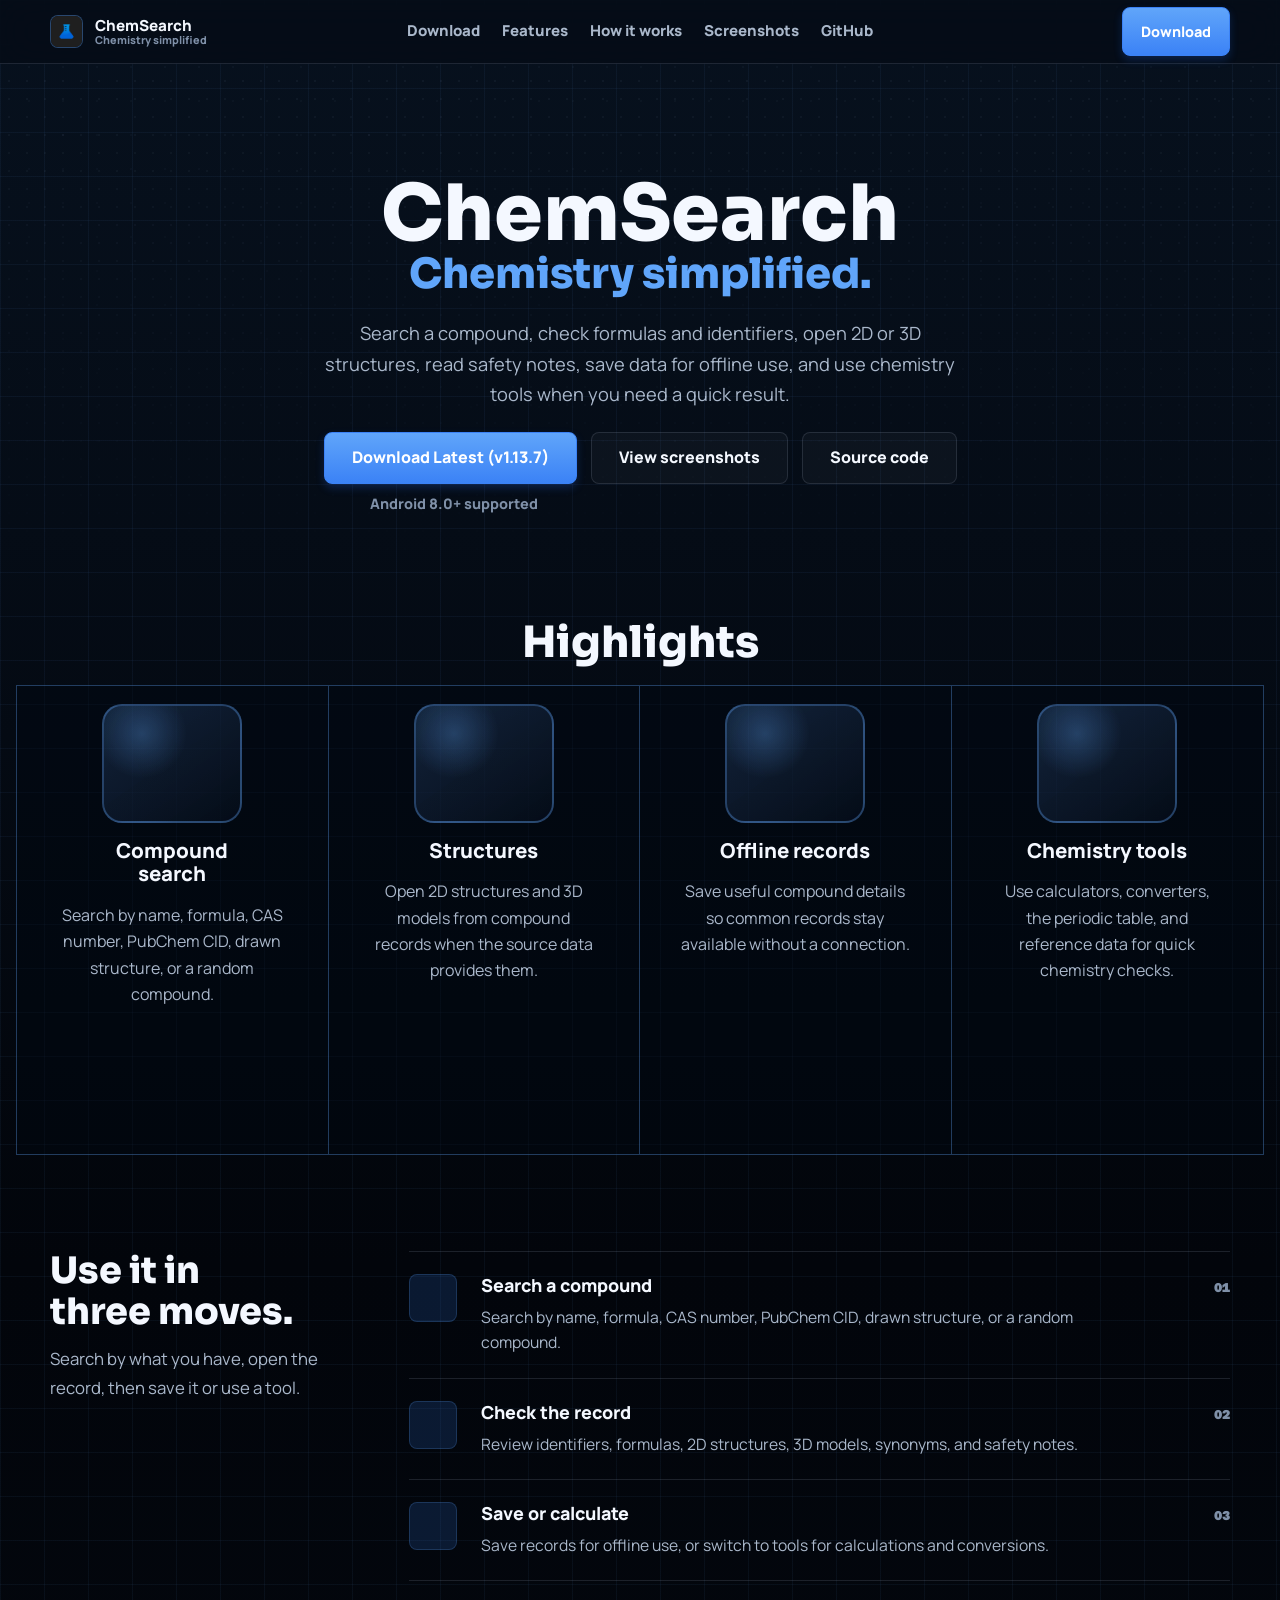
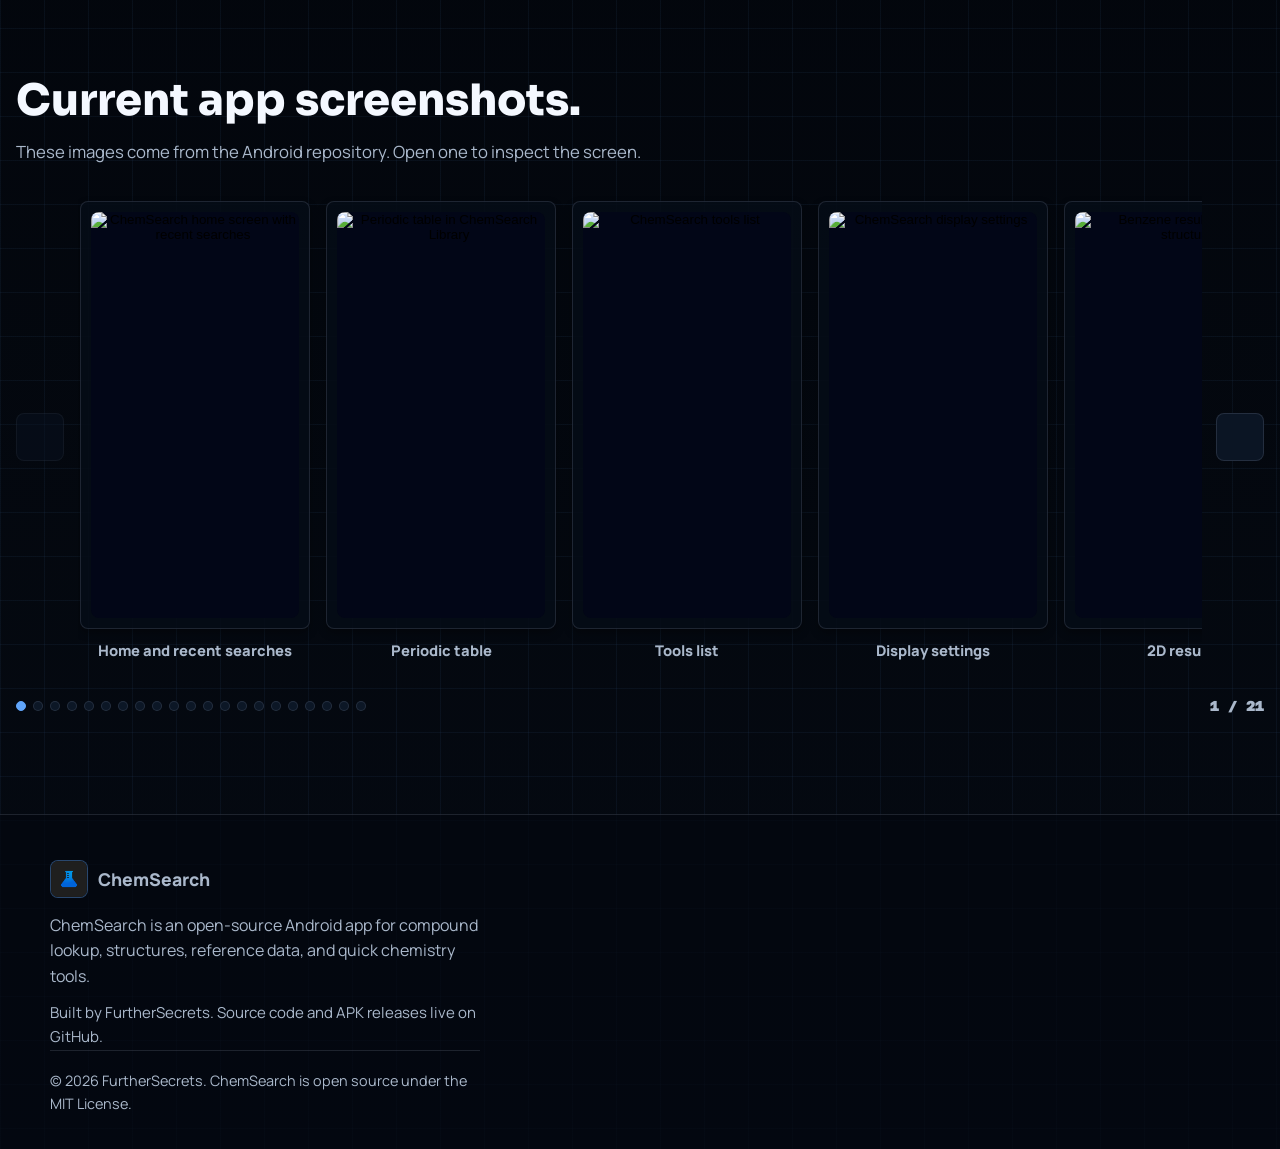
==== index.html @ 49602464 "Update website content and styles." ====
<!DOCTYPE html>
<html lang="en">
<head>
    <meta charset="UTF-8">
    <meta name="viewport" content="width=device-width, initial-scale=1.0">
    <title>ChemSearch - Chemistry simplified</title>
    <meta name="description" content="ChemSearch is an Android chemistry app for compound lookup, structures, offline saves, a periodic table, a chemical database, and practical chemistry tools.">
    <meta property="og:title" content="ChemSearch for Android">
    <meta property="og:description" content="Search compounds, view 2D and 3D structures, save records offline, use chemistry tools, and browse reference data on Android.">
    <meta property="og:type" content="website">
    <meta property="og:image" content="chemsearch-logo.png">
    <meta name="twitter:card" content="summary">
    <meta name="twitter:title" content="ChemSearch for Android">
    <meta name="twitter:description" content="Compound search, structures, reference data, and chemistry tools for Android.">
    <meta name="twitter:image" content="chemsearch-logo.png">
    <link rel="icon" href="favicon.png" type="image/png">
    <link rel="preconnect" href="https://fonts.googleapis.com">
    <link rel="preconnect" href="https://fonts.gstatic.com" crossorigin>
    <link href="https://fonts.googleapis.com/css2?family=Sora:wght@600;700;800&display=swap" rel="stylesheet">
    <link href="https://fonts.googleapis.com/css2?family=Manrope:wght@400;500;600;700;800&display=swap" rel="stylesheet">
    <link href="https://fonts.googleapis.com/css2?family=Azeret+Mono:wght@500;600;700&display=swap" rel="stylesheet">
    <link rel="stylesheet" href="styles.css">
    <script src="https://unpkg.com/@phosphor-icons/web"></script>
    <script defer src="script.js"></script>
</head>
<body data-theme="dark">
    <a class="skip-link" href="#content">Skip to content</a>

    <header class="site-header">
        <a href="index.html" class="brand" aria-label="ChemSearch home">
            <img src="chemsearch-logo.png" alt="">
            <span>
                <strong>ChemSearch</strong>
                <small>Chemistry simplified</small>
            </span>
        </a>

        <nav class="desktop-nav" aria-label="Primary navigation">
            <a href="#download">Download</a>
            <a href="#features">Features</a>
            <a href="#how-it-works">How it works</a>
            <a href="#screenshots">Screenshots</a>
            <a href="https://github.com/FurtherSecrets24680/chemsearch-android" target="_blank" rel="noopener noreferrer">GitHub</a>
        </nav>

        <div class="header-actions">
            <button class="icon-button t-icon-swap" id="themeToggle" type="button" aria-label="Switch theme" aria-pressed="true" data-state="a">
                <span class="t-icon" data-icon="a"><i class="ph ph-sun" aria-hidden="true"></i></span>
                <span class="t-icon" data-icon="b"><i class="ph ph-moon" aria-hidden="true"></i></span>
            </button>
            <button class="icon-button mobile-only t-icon-swap" id="mobileMenuToggle" type="button" aria-controls="mobileNav" aria-expanded="false" data-state="a">
                <span class="sr-only">Open menu</span>
                <span class="t-icon" data-icon="a"><i class="ph ph-list" aria-hidden="true"></i></span>
                <span class="t-icon" data-icon="b"><i class="ph ph-x" aria-hidden="true"></i></span>
            </button>
            <a class="header-download" href="https://github.com/FurtherSecrets24680/chemsearch-android/releases/download/1.13.7/ChemSearch.v1.13.7.apk" data-download-apk download="ChemSearch.v1.13.7.apk" rel="noopener noreferrer">
                Download
            </a>
        </div>
    </header>

    <div class="mobile-nav" id="mobileNav" data-open="false">
        <a href="#download">Download</a>
        <a href="#features">Features</a>
        <a href="#how-it-works">How it works</a>
        <a href="#screenshots">Screenshots</a>
        <a href="https://github.com/FurtherSecrets24680/chemsearch-android" target="_blank" rel="noopener noreferrer">GitHub</a>
    </div>

    <main id="content" tabindex="-1">
        <section class="hero" id="download">
            <div class="hero-copy">
                <h1 class="hero-title">
                    <span class="hero-brand-word">ChemSearch</span>
                    <span class="hero-tagline">Chemistry simplified.</span>
                </h1>
                <p class="hero-lead">
                    Search a compound, check formulas and identifiers, open 2D or 3D structures, read safety notes, save data for offline use, and use chemistry tools when you need a quick result.
                </p>

                <div class="hero-actions">
                    <div class="download-group">
                        <a class="button primary" href="https://github.com/FurtherSecrets24680/chemsearch-android/releases/download/1.13.7/ChemSearch.v1.13.7.apk" data-download-apk download="ChemSearch.v1.13.7.apk" rel="noopener noreferrer">
                            <i class="ph ph-download-simple button-leading" aria-hidden="true"></i>
                            <span data-download-label>Download Latest</span>
                            <i class="ph ph-caret-right button-trailing" aria-hidden="true"></i>
                        </a>
                        <p class="support-note">
                            <i class="ph ph-android-logo" aria-hidden="true"></i>
                            <span>Android 8.0+ supported</span>
                        </p>
                    </div>
                    <a class="button secondary desktop-screenshot-button" href="#screenshots">
                        <i class="ph ph-images-square button-leading" aria-hidden="true"></i>
                        <span>View screenshots</span>
                        <i class="ph ph-caret-right button-trailing" aria-hidden="true"></i>
                    </a>
                    <a class="button secondary mobile-screenshot-button" href="#screenshots">
                        <i class="ph ph-images-square button-leading" aria-hidden="true"></i>
                        <span>View screenshots</span>
                        <i class="ph ph-caret-right button-trailing" aria-hidden="true"></i>
                    </a>
                    <a class="button secondary source-code-button" href="https://github.com/FurtherSecrets24680/chemsearch-android" target="_blank" rel="noopener noreferrer">
                        <i class="ph ph-github-logo button-leading" aria-hidden="true"></i>
                        <span>Source code</span>
                        <i class="ph ph-arrow-square-out button-trailing" aria-hidden="true"></i>
                    </a>
                </div>
            </div>

        </section>

        <section class="section features-section" id="features">
            <div class="section-head centered">
                <h2>Highlights</h2>
            </div>

            <div class="highlight-grid">
                <article class="info-card">
                    <div class="highlight-visual" aria-hidden="true">
                        <i class="ph ph-magnifying-glass"></i>
                    </div>
                    <h3>Compound search</h3>
                    <p>Search by name, formula, CAS number, PubChem CID, drawn structure, or a random compound.</p>
                </article>
                <article class="info-card">
                    <div class="highlight-visual" aria-hidden="true">
                        <i class="ph ph-cube"></i>
                    </div>
                    <h3>Structures</h3>
                    <p>Open 2D structures and 3D models from compound records when the source data provides them.</p>
                </article>
                <article class="info-card">
                    <div class="highlight-visual" aria-hidden="true">
                        <i class="ph ph-download-simple"></i>
                    </div>
                    <h3>Offline records</h3>
                    <p>Save useful compound details so common records stay available without a connection.</p>
                </article>
                <article class="info-card">
                    <div class="highlight-visual" aria-hidden="true">
                        <i class="ph ph-calculator"></i>
                    </div>
                    <h3>Chemistry tools</h3>
                    <p>Use calculators, converters, the periodic table, and reference data for quick chemistry checks.</p>
                </article>
            </div>
        </section>

        <section class="section steps-section" id="how-it-works">
            <div class="section-head centered">
                <h2>Use it in three moves.</h2>
                <p>Search by what you have, open the record, then save it or use a tool.</p>
            </div>

            <div class="steps-grid">
                <article class="step-card">
                    <div class="step-visual">
                        <i class="ph ph-magnifying-glass" aria-hidden="true"></i>
                    </div>
                    <h3>Search a compound</h3>
                    <p>Search by name, formula, CAS number, PubChem CID, drawn structure, or a random compound.</p>
                </article>
                <article class="step-card">
                    <div class="step-visual">
                        <i class="ph ph-cube-focus" aria-hidden="true"></i>
                    </div>
                    <h3>Check the record</h3>
                    <p>Review identifiers, formulas, 2D structures, 3D models, synonyms, and safety notes.</p>
                </article>
                <article class="step-card">
                    <div class="step-visual">
                        <i class="ph ph-download-simple" aria-hidden="true"></i>
                    </div>
                    <h3>Save or calculate</h3>
                    <p>Save records for offline use, or switch to tools for calculations and conversions.</p>
                </article>
            </div>
        </section>

        <section class="section screenshots-section" id="screenshots">
            <div class="section-head centered">
                <h2>Current app screenshots.</h2>
                <p>These images come from the Android repository. Open one to inspect the screen.</p>
            </div>

            <div class="carousel" aria-label="ChemSearch screenshot carousel">
                <button class="carousel-control" id="screenshotsPrev" type="button" aria-label="Previous screenshot">
                    <i class="ph ph-caret-left" aria-hidden="true"></i>
                </button>

                <div class="carousel-track" id="screenshotsCarouselTrack" tabindex="0">
                    <figure class="screenshot-slide">
                        <button class="screenshot-card" type="button" data-preview-src="https://raw.githubusercontent.com/FurtherSecrets24680/chemsearch-android/main/screenshots/01_home_recent_searches_dark_blue.png" data-preview-caption="Home with recent searches">
                            <img src="https://raw.githubusercontent.com/FurtherSecrets24680/chemsearch-android/main/screenshots/01_home_recent_searches_dark_blue.png" alt="ChemSearch home screen with recent searches" loading="lazy" decoding="async">
                        </button>
                        <figcaption>Home and recent searches</figcaption>
                    </figure>
                    <figure class="screenshot-slide">
                        <button class="screenshot-card" type="button" data-preview-src="https://raw.githubusercontent.com/FurtherSecrets24680/chemsearch-android/main/screenshots/02_periodic_table_library_dark_blue.png" data-preview-caption="Periodic table in Library">
                            <img src="https://raw.githubusercontent.com/FurtherSecrets24680/chemsearch-android/main/screenshots/02_periodic_table_library_dark_blue.png" alt="Periodic table in ChemSearch Library" loading="lazy" decoding="async">
                        </button>
                        <figcaption>Periodic table</figcaption>
                    </figure>
                    <figure class="screenshot-slide">
                        <button class="screenshot-card" type="button" data-preview-src="https://raw.githubusercontent.com/FurtherSecrets24680/chemsearch-android/main/screenshots/03_tools_list_dark_blue.png" data-preview-caption="Tools list">
                            <img src="https://raw.githubusercontent.com/FurtherSecrets24680/chemsearch-android/main/screenshots/03_tools_list_dark_blue.png" alt="ChemSearch tools list" loading="lazy" decoding="async">
                        </button>
                        <figcaption>Tools list</figcaption>
                    </figure>
                    <figure class="screenshot-slide">
                        <button class="screenshot-card" type="button" data-preview-src="https://raw.githubusercontent.com/FurtherSecrets24680/chemsearch-android/main/screenshots/04_settings_display_dark_blue.png" data-preview-caption="Display settings">
                            <img src="https://raw.githubusercontent.com/FurtherSecrets24680/chemsearch-android/main/screenshots/04_settings_display_dark_blue.png" alt="ChemSearch display settings" loading="lazy" decoding="async">
                        </button>
                        <figcaption>Display settings</figcaption>
                    </figure>
                    <figure class="screenshot-slide">
                        <button class="screenshot-card" type="button" data-preview-src="https://raw.githubusercontent.com/FurtherSecrets24680/chemsearch-android/main/screenshots/05_compound_benzene_2d_dark_blue.png" data-preview-caption="Benzene result with 2D structure">
                            <img src="https://raw.githubusercontent.com/FurtherSecrets24680/chemsearch-android/main/screenshots/05_compound_benzene_2d_dark_blue.png" alt="Benzene result with 2D structure" loading="lazy" decoding="async">
                        </button>
                        <figcaption>2D result</figcaption>
                    </figure>
                    <figure class="screenshot-slide">
                        <button class="screenshot-card" type="button" data-preview-src="https://raw.githubusercontent.com/FurtherSecrets24680/chemsearch-android/main/screenshots/06_compound_identifiers_synonyms_dark_blue.png" data-preview-caption="Identifiers and synonyms">
                            <img src="https://raw.githubusercontent.com/FurtherSecrets24680/chemsearch-android/main/screenshots/06_compound_identifiers_synonyms_dark_blue.png" alt="Compound identifiers and synonyms" loading="lazy" decoding="async">
                        </button>
                        <figcaption>Identifiers</figcaption>
                    </figure>
                    <figure class="screenshot-slide">
                        <button class="screenshot-card" type="button" data-preview-src="https://raw.githubusercontent.com/FurtherSecrets24680/chemsearch-android/main/screenshots/07_compound_description_ghs_dark_blue.png" data-preview-caption="Compound description and GHS">
                            <img src="https://raw.githubusercontent.com/FurtherSecrets24680/chemsearch-android/main/screenshots/07_compound_description_ghs_dark_blue.png" alt="Compound description and GHS pictograms" loading="lazy" decoding="async">
                        </button>
                        <figcaption>Description and GHS</figcaption>
                    </figure>
                    <figure class="screenshot-slide">
                        <button class="screenshot-card" type="button" data-preview-src="https://raw.githubusercontent.com/FurtherSecrets24680/chemsearch-android/main/screenshots/08_chemical_database_library_dark_blue.png" data-preview-caption="Chemical database">
                            <img src="https://raw.githubusercontent.com/FurtherSecrets24680/chemsearch-android/main/screenshots/08_chemical_database_library_dark_blue.png" alt="Chemical database in Library" loading="lazy" decoding="async">
                        </button>
                        <figcaption>Chemical database</figcaption>
                    </figure>
                    <figure class="screenshot-slide">
                        <button class="screenshot-card" type="button" data-preview-src="https://raw.githubusercontent.com/FurtherSecrets24680/chemsearch-android/main/screenshots/09_tool_reaction_balancer_dark_blue.png" data-preview-caption="Reaction balancer">
                            <img src="https://raw.githubusercontent.com/FurtherSecrets24680/chemsearch-android/main/screenshots/09_tool_reaction_balancer_dark_blue.png" alt="Reaction Balancer tool" loading="lazy" decoding="async">
                        </button>
                        <figcaption>Reaction balancer</figcaption>
                    </figure>
                    <figure class="screenshot-slide">
                        <button class="screenshot-card" type="button" data-preview-src="https://raw.githubusercontent.com/FurtherSecrets24680/chemsearch-android/main/screenshots/10_tool_molar_mass_dark_blue.png" data-preview-caption="Molar mass calculator">
                            <img src="https://raw.githubusercontent.com/FurtherSecrets24680/chemsearch-android/main/screenshots/10_tool_molar_mass_dark_blue.png" alt="Molar Mass Calculator tool" loading="lazy" decoding="async">
                        </button>
                        <figcaption>Molar mass</figcaption>
                    </figure>
                    <figure class="screenshot-slide">
                        <button class="screenshot-card" type="button" data-preview-src="https://raw.githubusercontent.com/FurtherSecrets24680/chemsearch-android/main/screenshots/11_tool_oxidation_state_dark_blue.png" data-preview-caption="Oxidation state finder">
                            <img src="https://raw.githubusercontent.com/FurtherSecrets24680/chemsearch-android/main/screenshots/11_tool_oxidation_state_dark_blue.png" alt="Oxidation State Finder tool" loading="lazy" decoding="async">
                        </button>
                        <figcaption>Oxidation state</figcaption>
                    </figure>
                    <figure class="screenshot-slide">
                        <button class="screenshot-card" type="button" data-preview-src="https://raw.githubusercontent.com/FurtherSecrets24680/chemsearch-android/main/screenshots/12_tool_compare_compounds_dark_blue.png" data-preview-caption="Compare compounds">
                            <img src="https://raw.githubusercontent.com/FurtherSecrets24680/chemsearch-android/main/screenshots/12_tool_compare_compounds_dark_blue.png" alt="Compare Compounds tool" loading="lazy" decoding="async">
                        </button>
                        <figcaption>Compare compounds</figcaption>
                    </figure>
                    <figure class="screenshot-slide">
                        <button class="screenshot-card" type="button" data-preview-src="https://raw.githubusercontent.com/FurtherSecrets24680/chemsearch-android/main/screenshots/13_tool_stoichiometry_dark_blue.png" data-preview-caption="Stoichiometry tool">
                            <img src="https://raw.githubusercontent.com/FurtherSecrets24680/chemsearch-android/main/screenshots/13_tool_stoichiometry_dark_blue.png" alt="Stoichiometry tool" loading="lazy" decoding="async">
                        </button>
                        <figcaption>Stoichiometry</figcaption>
                    </figure>
                    <figure class="screenshot-slide">
                        <button class="screenshot-card" type="button" data-preview-src="https://raw.githubusercontent.com/FurtherSecrets24680/chemsearch-android/main/screenshots/14_compound_ibuprofen_3d_dark_blue.png" data-preview-caption="Ibuprofen 3D result">
                            <img src="https://raw.githubusercontent.com/FurtherSecrets24680/chemsearch-android/main/screenshots/14_compound_ibuprofen_3d_dark_blue.png" alt="Ibuprofen result with 3D viewer" loading="lazy" decoding="async">
                        </button>
                        <figcaption>3D result</figcaption>
                    </figure>
                    <figure class="screenshot-slide">
                        <button class="screenshot-card" type="button" data-preview-src="https://raw.githubusercontent.com/FurtherSecrets24680/chemsearch-android/main/screenshots/15_structure_search_editor_dark_blue.png" data-preview-caption="Structure search editor">
                            <img src="https://raw.githubusercontent.com/FurtherSecrets24680/chemsearch-android/main/screenshots/15_structure_search_editor_dark_blue.png" alt="Native structure search editor" loading="lazy" decoding="async">
                        </button>
                        <figcaption>Structure search</figcaption>
                    </figure>
                    <figure class="screenshot-slide">
                        <button class="screenshot-card" type="button" data-preview-src="https://raw.githubusercontent.com/FurtherSecrets24680/chemsearch-android/main/screenshots/16_isomer_search_results_dark_blue.png" data-preview-caption="Isomer search results">
                            <img src="https://raw.githubusercontent.com/FurtherSecrets24680/chemsearch-android/main/screenshots/16_isomer_search_results_dark_blue.png" alt="Isomer search results" loading="lazy" decoding="async">
                        </button>
                        <figcaption>Isomer search</figcaption>
                    </figure>
                    <figure class="screenshot-slide">
                        <button class="screenshot-card" type="button" data-preview-src="https://raw.githubusercontent.com/FurtherSecrets24680/chemsearch-android/main/screenshots/17_compound_benzene_2d_light_blue.png" data-preview-caption="Light blue theme">
                            <img src="https://raw.githubusercontent.com/FurtherSecrets24680/chemsearch-android/main/screenshots/17_compound_benzene_2d_light_blue.png" alt="Benzene result in light blue theme" loading="lazy" decoding="async">
                        </button>
                        <figcaption>Light blue theme</figcaption>
                    </figure>
                    <figure class="screenshot-slide">
                        <button class="screenshot-card" type="button" data-preview-src="https://raw.githubusercontent.com/FurtherSecrets24680/chemsearch-android/main/screenshots/18_compound_phenol_3d_dark_violet.png" data-preview-caption="Dark violet theme">
                            <img src="https://raw.githubusercontent.com/FurtherSecrets24680/chemsearch-android/main/screenshots/18_compound_phenol_3d_dark_violet.png" alt="Phenol result in dark violet theme" loading="lazy" decoding="async">
                        </button>
                        <figcaption>Dark violet theme</figcaption>
                    </figure>
                    <figure class="screenshot-slide">
                        <button class="screenshot-card" type="button" data-preview-src="https://raw.githubusercontent.com/FurtherSecrets24680/chemsearch-android/main/screenshots/19_compound_aspirin_2d_dark_emerald.png" data-preview-caption="Dark emerald theme">
                            <img src="https://raw.githubusercontent.com/FurtherSecrets24680/chemsearch-android/main/screenshots/19_compound_aspirin_2d_dark_emerald.png" alt="Aspirin result in dark emerald theme" loading="lazy" decoding="async">
                        </button>
                        <figcaption>Dark emerald theme</figcaption>
                    </figure>
                    <figure class="screenshot-slide">
                        <button class="screenshot-card" type="button" data-preview-src="https://raw.githubusercontent.com/FurtherSecrets24680/chemsearch-android/main/screenshots/20_compound_caffeine_2d_dark_rose.png" data-preview-caption="Dark rose theme">
                            <img src="https://raw.githubusercontent.com/FurtherSecrets24680/chemsearch-android/main/screenshots/20_compound_caffeine_2d_dark_rose.png" alt="Caffeine result in dark rose theme" loading="lazy" decoding="async">
                        </button>
                        <figcaption>Dark rose theme</figcaption>
                    </figure>
                    <figure class="screenshot-slide">
                        <button class="screenshot-card" type="button" data-preview-src="https://raw.githubusercontent.com/FurtherSecrets24680/chemsearch-android/main/screenshots/21_compound_benzenesulfonyl_3d_dark_amber.png" data-preview-caption="Dark amber theme">
                            <img src="https://raw.githubusercontent.com/FurtherSecrets24680/chemsearch-android/main/screenshots/21_compound_benzenesulfonyl_3d_dark_amber.png" alt="Compound result in dark amber theme" loading="lazy" decoding="async">
                        </button>
                        <figcaption>Dark amber theme</figcaption>
                    </figure>
                </div>

                <button class="carousel-control" id="screenshotsNext" type="button" aria-label="Next screenshot">
                    <i class="ph ph-caret-right" aria-hidden="true"></i>
                </button>
            </div>

            <div class="carousel-footer">
                <div class="carousel-dots" id="screenshotsCarouselDots" aria-label="Screenshot position"></div>
                <p id="screenshotsCarouselStatus" aria-live="polite">1 / 21</p>
            </div>
        </section>

    </main>

    <footer class="site-footer">
        <div class="footer-brand">
            <a href="index.html" class="footer-logo" aria-label="ChemSearch home">
                <img src="chemsearch-logo.png" alt="">
                <strong>ChemSearch</strong>
            </a>
            <p>ChemSearch is an open-source Android app for compound lookup, structures, reference data, and quick chemistry tools.</p>
            <p class="footer-meta">Built by FurtherSecrets. Source code and APK releases live on GitHub.</p>
        </div>

        <p class="footer-copyright">© 2026 FurtherSecrets. ChemSearch is open source under the MIT License.</p>
    </footer>

    <div class="lightbox t-modal" id="galleryLightbox">
        <div class="lightbox-panel" role="dialog" aria-modal="true" aria-labelledby="galleryLightboxCaption">
            <button class="icon-button lightbox-close" id="galleryLightboxClose" type="button" aria-label="Close screenshot preview">
                <i class="ph ph-x" aria-hidden="true"></i>
            </button>
            <img id="galleryLightboxImage" src="[data-uri]" alt="">
            <p id="galleryLightboxCaption"></p>
        </div>
    </div>
</body>
</html>
---- styles.css ----
:root {
    --font-ui: "Manrope", system-ui, sans-serif;
    --font-display: "Sora", "Manrope", system-ui, sans-serif;
    --font-mono: "Azeret Mono", monospace;

    --brand-1: #2563EB;
    --brand-2: #1D4ED8;
    --brand-3: #3B82F6;
    --brand-soft: rgba(37, 99, 235, 0.13);

    --bg: #F8FAFC;
    --surface: #FFFFFF;
    --surface-2: #F1F5F9;
    --surface-3: #EAF2FF;
    --panel: rgba(255, 255, 255, 0.88);
    --panel-strong: #FFFFFF;
    --ink: #0F172A;
    --ink-2: #1E293B;
    --muted: #475569;
    --muted-2: #64748B;
    --line: #DDE7F4;
    --line-strong: rgba(37, 99, 235, 0.28);

    --shadow-1: 0 4px 8px rgba(15, 23, 42, 0.12);
    --shadow-2: 0 8px 14px rgba(15, 23, 42, 0.16);

    --radius-card: 8px;
    --radius-control: 8px;
    --max: 1180px;
    --wide: 1340px;
    --header-h: 54px;
    --duration: 180ms;
    --ease: cubic-bezier(0.2, 0.8, 0.2, 1);

    /* Panel reveal */
    --panel-open-dur: 300ms;
    --panel-close-dur: 250ms;
    --panel-translate-y: -12px;
    --panel-blur: 2px;
    --panel-ease: cubic-bezier(0.22, 1, 0.36, 1);
    /* Icon swap */
    --icon-swap-dur: 200ms;
    --icon-swap-blur: 2px;
    --icon-swap-start-scale: 0.25;
    --icon-swap-ease: ease-in-out;
    /* Modal open / close */
    --modal-open-dur: 250ms;
    --modal-close-dur: 150ms;
    --modal-scale: 0.94;
    --modal-scale-close: 0.96;
    --modal-ease: cubic-bezier(0.22, 1, 0.36, 1);
}

body[data-theme="dark"] {
    --brand-1: #3B82F6;
    --brand-2: #2563EB;
    --brand-3: #60A5FA;
    --brand-soft: rgba(59, 130, 246, 0.16);

    --bg: #02050B;
    --surface: #07101D;
    --surface-2: #0C1726;
    --surface-3: #10213A;
    --panel: rgba(5, 12, 23, 0.86);
    --panel-strong: #0B1524;
    --ink: #F4F8FF;
    --ink-2: #DCE8FA;
    --muted: #AAB8CB;
    --muted-2: #7F90A8;
    --line: rgba(148, 163, 184, 0.18);
    --line-strong: rgba(96, 165, 250, 0.34);

    --shadow-1: 0 4px 8px rgba(0, 0, 0, 0.32);
    --shadow-2: 0 8px 14px rgba(0, 0, 0, 0.4);
}

*,
*::before,
*::after {
    box-sizing: border-box;
}

html,
body {
    margin: 0;
    padding: 0;
    overflow-x: hidden;
}

html {
    scroll-behavior: smooth;
    scroll-padding-top: calc(var(--header-h) + 24px);
    -webkit-text-size-adjust: 100%;
}

body {
    min-width: 320px;
    min-height: 100vh;
    color: var(--ink);
    background:
        linear-gradient(rgba(37, 99, 235, 0.055) 1px, transparent 1px),
        linear-gradient(90deg, rgba(37, 99, 235, 0.055) 1px, transparent 1px),
        linear-gradient(180deg, #FFFFFF 0%, var(--bg) 52%, #EEF6FF 100%);
    background-size: 44px 44px, 44px 44px, auto;
    font-family: var(--font-ui);
    font-size: 16px;
    line-height: 1.6;
    letter-spacing: 0;
    text-rendering: optimizeLegibility;
    -webkit-font-smoothing: antialiased;
    -webkit-tap-highlight-color: rgba(59, 130, 246, 0.18);
}

body[data-theme="dark"] {
    background:
        linear-gradient(rgba(96, 165, 250, 0.06) 1px, transparent 1px),
        linear-gradient(90deg, rgba(96, 165, 250, 0.06) 1px, transparent 1px),
        linear-gradient(180deg, #07111E 0%, #02050B 46%, #050A12 100%);
    background-size: 44px 44px, 44px 44px, auto;
}

body::before {
    content: "";
    position: fixed;
    inset: 0;
    z-index: -1;
    pointer-events: none;
    background-image:
        radial-gradient(currentColor 0.7px, transparent 1px),
        radial-gradient(currentColor 0.55px, transparent 1px);
    background-position: 0 0, 12px 16px;
    background-size: 18px 18px, 34px 34px;
    color: rgba(37, 99, 235, 0.16);
    opacity: 0.24;
    mask-image: linear-gradient(180deg, #000 0%, transparent 74%);
}

body[data-theme="dark"]::before {
    color: rgba(198, 219, 255, 0.2);
    opacity: 0.28;
}

img {
    max-width: 100%;
}

a {
    color: inherit;
}

button,
a {
    touch-action: manipulation;
}

h1,
h2,
h3,
h4,
p,
figure,
ul {
    margin-top: 0;
}

:focus-visible {
    outline: 3px solid var(--brand-3);
    outline-offset: 3px;
}

.sr-only {
    position: absolute;
    width: 1px;
    height: 1px;
    padding: 0;
    margin: -1px;
    overflow: hidden;
    clip: rect(0, 0, 0, 0);
    white-space: nowrap;
    border: 0;
}

.skip-link {
    position: absolute;
    left: 16px;
    top: -80px;
    z-index: 300;
    min-height: 44px;
    padding: 10px 14px;
    border-radius: var(--radius-control);
    background: var(--brand-1);
    color: #FFFFFF;
    font-weight: 900;
    text-decoration: none;
}

.skip-link:focus {
    top: 14px;
}

.site-header {
    position: sticky;
    top: 0;
    z-index: 80;
    display: grid;
    grid-template-columns: minmax(230px, 1fr) auto minmax(230px, 1fr);
    align-items: center;
    gap: 12px;
    min-height: var(--header-h);
    padding: 7px max(24px, calc((100vw - var(--max)) / 2));
    border-bottom: 1px solid var(--line);
    background: var(--panel);
    backdrop-filter: blur(18px);
}

.brand {
    display: inline-flex;
    align-items: center;
    gap: 12px;
    min-width: 0;
    width: fit-content;
    text-decoration: none;
}

.brand img,
.footer-logo img {
    width: 33px;
    height: 33px;
    border: 1px solid var(--line-strong);
    border-radius: var(--radius-card);
    background: var(--surface-2);
}

.brand span {
    display: grid;
    min-width: 0;
    line-height: 1.12;
}

.brand strong {
    color: var(--ink);
    font-size: 0.95rem;
    font-weight: 900;
    letter-spacing: 0;
    white-space: nowrap;
}

.brand small {
    color: var(--muted-2);
    font-size: 0.68rem;
    font-weight: 800;
    letter-spacing: 0;
}

.desktop-nav {
    display: flex;
    align-items: center;
    justify-content: center;
    gap: 4px;
}

.desktop-nav a,
.mobile-nav a,
.site-footer a {
    min-height: 44px;
    border-radius: var(--radius-control);
    color: var(--muted);
    font-size: 0.94rem;
    font-weight: 800;
    letter-spacing: 0;
    text-decoration: none;
    transition:
        color var(--duration) var(--ease),
        background var(--duration) var(--ease),
        border-color var(--duration) var(--ease),
        transform var(--duration) var(--ease);
}

.desktop-nav a {
    display: inline-flex;
    align-items: center;
    padding: 7px 9px;
}

.desktop-nav a:hover,
.mobile-nav a:hover,
.site-footer a:hover {
    color: var(--ink);
    background: var(--surface-2);
}

.header-actions {
    display: flex;
    align-items: center;
    justify-content: flex-end;
    gap: 10px;
}

.icon-button,
.button,
.header-download {
    border: 1px solid var(--line);
    border-radius: var(--radius-control);
    background: var(--panel-strong);
    color: var(--ink);
    font: inherit;
    font-weight: 900;
    letter-spacing: 0;
    text-decoration: none;
    cursor: pointer;
    transition:
        transform var(--duration) var(--ease),
        border-color var(--duration) var(--ease),
        background var(--duration) var(--ease),
        color var(--duration) var(--ease),
        box-shadow var(--duration) var(--ease);
}

.icon-button {
    display: grid;
    place-items: center;
    width: 36px;
    height: 36px;
    padding: 0;
    border: none;
    background: transparent;
    font-size: 1.05rem;
}

.header-download {
    min-height: 36px;
    padding: 8px 14px;
    font-size: 0.9rem;
}

.header-download,
.button {
    display: inline-flex;
    align-items: center;
    justify-content: center;
    gap: 9px;
    min-height: 48px;
    padding: 12px 18px;
}

.button-leading,
.button-trailing {
    flex: 0 0 auto;
    font-size: 1.2em;
}

.primary,
.header-download {
    border-color: var(--brand-1);
    background: linear-gradient(180deg, var(--brand-3), var(--brand-1));
    color: #FFFFFF;
    box-shadow: 0 4px 8px rgba(37, 99, 235, 0.24);
}

.secondary {
    background: rgba(255, 255, 255, 0.03);
}

.icon-button:hover,
.button:hover,
.header-download:hover,
.carousel-control:hover,
.screenshot-card:hover {
    border-color: var(--brand-3);
    transform: translateY(-1px);
}

.button:active,
.icon-button:active,
.header-download:active,
.carousel-control:active,
.screenshot-card:active {
    transform: translateY(0);
}

.mobile-only,
.mobile-screenshot-button {
    display: none;
}

.mobile-nav {
    position: fixed;
    top: var(--header-h);
    left: 50%;
    transform: translateX(-50%) translateY(var(--panel-translate-y));
    z-index: 70;
    display: grid;
    gap: 4px;
    width: min(var(--max), calc(100% - 32px));
    padding: 0 10px;
    max-height: 0;
    overflow: hidden;
    border: 0 solid var(--line);
    border-radius: var(--radius-card);
    background: var(--panel-strong);
    box-shadow: var(--shadow-2);
    opacity: 0;
    filter: blur(var(--panel-blur));
    pointer-events: none;
    transition:
        max-height var(--panel-close-dur) var(--panel-ease),
        padding   var(--panel-close-dur) var(--panel-ease),
        border    var(--panel-close-dur) var(--panel-ease),
        transform var(--panel-close-dur) var(--panel-ease),
        opacity   var(--panel-close-dur) var(--panel-ease),
        filter    var(--panel-close-dur) var(--panel-ease);
    will-change: transform, opacity, filter, max-height, padding;
}

.mobile-nav[data-open="true"] {
    padding: 10px;
    max-height: 400px;
    overflow: visible;
    border-width: 1px;
    transform: translateX(-50%) translateY(8px);
    opacity: 1;
    filter: blur(0);
    pointer-events: auto;
    transition:
        max-height var(--panel-open-dur) var(--panel-ease),
        padding   var(--panel-open-dur) var(--panel-ease),
        border    var(--panel-open-dur) var(--panel-ease),
        transform var(--panel-open-dur) var(--panel-ease),
        opacity   var(--panel-open-dur) var(--panel-ease),
        filter    var(--panel-open-dur) var(--panel-ease);
}

.mobile-nav a {
    display: flex;
    align-items: center;
    padding: 11px 12px;
}

.t-icon-swap {
    position: relative;
    display: inline-grid;
}
.t-icon-swap .t-icon {
    grid-area: 1 / 1;
    transition:
        opacity   var(--icon-swap-dur) var(--icon-swap-ease),
        filter    var(--icon-swap-dur) var(--icon-swap-ease),
        transform var(--icon-swap-dur) var(--icon-swap-ease);
    will-change: opacity, filter, transform;
}
.t-icon-swap[data-state="a"] .t-icon[data-icon="a"],
.t-icon-swap[data-state="b"] .t-icon[data-icon="b"] {
    opacity: 1;
    filter: blur(0);
    transform: scale(1);
}
.t-icon-swap[data-state="a"] .t-icon[data-icon="b"],
.t-icon-swap[data-state="b"] .t-icon[data-icon="a"] {
    opacity: 0;
    filter: blur(var(--icon-swap-blur));
    transform: scale(var(--icon-swap-start-scale));
}

.t-modal {
    transform-origin: center;
    transform: scale(var(--modal-scale));
    opacity: 0;
    pointer-events: none;
    transition:
        transform var(--modal-open-dur) var(--modal-ease),
        opacity   var(--modal-open-dur) var(--modal-ease);
    will-change: transform, opacity;
}
.t-modal.is-open {
    transform: scale(1);
    opacity: 1;
    pointer-events: auto;
}
.t-modal.is-closing {
    transform: scale(var(--modal-scale-close));
    opacity: 0;
    pointer-events: none;
    transition:
        transform var(--modal-close-dur) var(--modal-ease),
        opacity   var(--modal-close-dur) var(--modal-ease);
}

@media (prefers-reduced-motion: reduce) {
    .mobile-nav { transition: none !important; }
    .t-icon-swap .t-icon { transition: none !important; }
    .t-modal { transition: none !important; }
}

main {
    width: 100%;
    max-width: 100%;
}

.hero {
    position: relative;
    display: grid;
    grid-template-columns: 1fr;
    align-items: center;
    justify-items: center;
    width: min(var(--max), calc(100% - 32px));
    max-width: calc(100vw - 32px);
    min-height: auto;
    margin: 0 auto;
    padding: 112px 0 104px;
    overflow: visible;
    text-align: center;
}

.hero-copy {
    position: relative;
    z-index: 2;
    width: 100%;
    max-width: 900px;
    min-width: 0;
}

.hero-title {
    max-width: 900px;
    margin: 0 0 22px;
    color: var(--ink);
    font-family: var(--font-display);
    font-weight: 800;
    letter-spacing: 0;
}

.hero-brand-word,
.hero-tagline {
    display: block;
    font-family: var(--font-display);
    letter-spacing: 0;
}

.hero-brand-word {
    color: var(--ink);
    font-size: 4.85rem;
    line-height: 0.98;
}

.hero-tagline {
    color: var(--brand-3);
    font-size: 2.6rem;
    line-height: 1.06;
}

.hero-lead,
.section-head p,
.info-card p,
.step-card p,
.site-footer p {
    color: var(--muted);
}

.hero-lead {
    max-width: 650px;
    margin: 0 auto 22px;
    font-size: 1.14rem;
    line-height: 1.68;
}

.hero-actions {
    display: flex;
    flex-wrap: wrap;
    align-items: flex-start;
    justify-content: center;
    gap: 14px;
}

.download-group {
    display: grid;
    gap: 8px;
}

.support-note {
    display: inline-flex;
    align-items: center;
    gap: 8px;
    margin: 0;
    color: var(--muted-2);
    font-size: 0.9rem;
    font-weight: 800;
}

.hero .support-note {
    justify-content: center;
    padding-left: 0;
}

.support-note i {
    font-size: 1.18em;
}

.section {
    width: min(var(--max), calc(100% - 32px));
    max-width: calc(100vw - 32px);
    margin: 0 auto 96px;
    padding: 0;
}

.section-head {
    max-width: 760px;
    margin: 0 0 28px;
}

.section-head.centered {
    margin-right: auto;
    margin-left: auto;
    text-align: center;
}

.section-head h2 {
    margin: 0 0 12px;
    color: var(--ink);
    font-family: var(--font-display);
    font-size: 2.7rem;
    line-height: 1.12;
    font-weight: 800;
    letter-spacing: 0;
    text-wrap: balance;
}

.section-head p {
    margin-bottom: 0;
    max-width: 68ch;
    font-size: 1.05rem;
    line-height: 1.72;
    text-wrap: pretty;
}

.section-head.centered p {
    margin-right: auto;
    margin-left: auto;
}

.steps-grid {
    display: grid;
    grid-template-columns: repeat(3, minmax(0, 1fr));
    gap: 18px;
}

.step-card {
    min-width: 0;
    padding: 22px;
    border: 1px solid var(--line);
    border-radius: var(--radius-card);
    background: var(--panel);
    box-shadow: var(--shadow-1);
    transition:
        transform var(--duration) var(--ease),
        border-color var(--duration) var(--ease),
        background var(--duration) var(--ease);
}

.step-card:hover {
    border-color: var(--line-strong);
    transform: translateY(-1px);
}

.step-visual {
    display: inline-grid;
    place-items: center;
    width: 48px;
    height: 48px;
    margin-bottom: 16px;
    border: 1px solid rgba(96, 165, 250, 0.2);
    border-radius: var(--radius-card);
    background: var(--brand-soft);
    color: var(--brand-3);
    font-size: 1.35rem;
}

.features-section {
    width: min(var(--wide), calc(100% - 32px));
}

.features-section .section-head {
    max-width: none;
    margin-bottom: 18px;
}

.features-section .section-head h2 {
    margin-bottom: 0;
    text-align: center;
}

.highlight-grid {
    display: grid;
    grid-template-columns: repeat(4, minmax(0, 1fr));
    border: 1px solid var(--line-strong);
    background: rgba(255, 255, 255, 0.34);
}

body[data-theme="dark"] .highlight-grid {
    background: rgba(2, 8, 18, 0.42);
}

.info-card {
    display: grid;
    align-content: start;
    min-width: 0;
    min-height: 468px;
    padding: 18px clamp(18px, 2vw, 28px) 32px;
    border-right: 1px solid var(--line-strong);
    background: transparent;
}

.info-card:last-child {
    border-right: 0;
}

.highlight-visual {
    display: grid;
    place-items: center;
    width: min(100%, 140px);
    aspect-ratio: 1.18;
    margin: 0 auto 16px;
    border: 2px solid var(--line-strong);
    border-radius: 20px;
    background:
        radial-gradient(circle at 28% 24%, rgba(96, 165, 250, 0.28), transparent 34%),
        linear-gradient(145deg, rgba(96, 165, 250, 0.16), rgba(255, 255, 255, 0.03));
}

body[data-theme="dark"] .highlight-visual {
    background:
        radial-gradient(circle at 28% 24%, rgba(96, 165, 250, 0.26), transparent 34%),
        linear-gradient(145deg, rgba(96, 165, 250, 0.18), rgba(6, 14, 27, 0.7));
}

.highlight-visual i {
    color: var(--brand-3);
    font-size: clamp(3rem, 6vw, 4.5rem);
}

.info-card h3 {
    max-width: 13ch;
    margin: 0 auto 16px;
    color: var(--ink);
    font-size: clamp(1.12rem, 1.6vw, 1.4rem);
    line-height: 1.15;
    font-weight: 900;
    text-align: center;
    letter-spacing: 0;
}

.info-card p {
    max-width: 23ch;
    margin: 0 auto;
    color: var(--muted);
    font-size: 1rem;
    line-height: 1.65;
    text-align: center;
    text-wrap: pretty;
}

.step-visual {
    margin-bottom: 4px;
}

.step-card h3 {
    margin: 0 0 8px;
    color: var(--ink);
    font-size: 1.12rem;
    line-height: 1.28;
    font-weight: 800;
    letter-spacing: 0;
}

.step-card p {
    margin-bottom: 0;
    font-size: 0.98rem;
    line-height: 1.62;
}

.steps-grid {
    counter-reset: step;
}

.step-card {
    position: relative;
    padding-top: 24px;
}

.step-card::before {
    counter-increment: step;
    content: "0" counter(step);
    position: absolute;
    right: 18px;
    top: 16px;
    color: var(--muted-2);
    font-family: var(--font-mono);
    font-size: 0.8rem;
    font-weight: 900;
    letter-spacing: 0;
}

.screenshots-section {
    overflow: hidden;
}

.carousel {
    display: grid;
    grid-template-columns: auto minmax(0, 1fr) auto;
    align-items: center;
    gap: 14px;
}

.carousel-track {
    display: grid;
    grid-auto-columns: minmax(230px, 288px);
    grid-auto-flow: column;
    gap: 16px;
    overflow-x: auto;
    overscroll-behavior-inline: contain;
    scroll-padding-inline: 2px;
    scroll-snap-type: x mandatory;
    scrollbar-width: thin;
    scrollbar-color: var(--brand-3) transparent;
    padding: 6px 2px 16px;
}

.screenshot-slide {
    scroll-snap-align: start;
    margin: 0;
}

.screenshot-card {
    display: block;
    width: 100%;
    padding: 10px;
    border: 1px solid var(--line);
    border-radius: var(--radius-card);
    background: var(--panel);
    box-shadow: var(--shadow-1);
    cursor: pointer;
}

.screenshot-card img {
    display: block;
    width: 100%;
    height: auto;
    aspect-ratio: 448 / 875;
    border-radius: var(--radius-card);
    background: #020617;
    object-fit: cover;
    object-position: top center;
}

.screenshot-slide figcaption {
    margin-top: 10px;
    color: var(--muted);
    font-size: 0.92rem;
    font-weight: 800;
    text-align: center;
}

.carousel-control {
    display: grid;
    place-items: center;
    width: 48px;
    height: 48px;
    border: 1px solid var(--line);
    border-radius: var(--radius-control);
    background: var(--panel-strong);
    color: var(--ink);
    font: inherit;
    cursor: pointer;
    transition:
        transform var(--duration) var(--ease),
        border-color var(--duration) var(--ease),
        opacity var(--duration) var(--ease);
}

.carousel-control:disabled {
    opacity: 0.42;
    cursor: not-allowed;
    transform: none;
}

.carousel-footer {
    display: flex;
    align-items: center;
    justify-content: space-between;
    gap: 12px;
    margin-top: 16px;
}

.carousel-dots {
    display: flex;
    flex-wrap: wrap;
    gap: 7px;
}

.carousel-dot {
    width: 10px;
    height: 10px;
    padding: 0;
    border: 1px solid var(--line);
    border-radius: 999px;
    background: var(--surface-2);
    cursor: pointer;
}

.carousel-dot.is-active {
    border-color: var(--brand-3);
    background: var(--brand-3);
}

.carousel-footer p {
    margin: 0;
    color: var(--muted);
    font-family: var(--font-mono);
    font-size: 0.9rem;
    font-weight: 900;
    letter-spacing: 0;
}

.site-footer {
    display: grid;
    grid-template-columns: 1fr;
    width: 100%;
    margin: 0;
    padding: 42px max(24px, calc((100vw - var(--max)) / 2)) 34px;
    border-top: 1px solid var(--line);
    background: rgba(255, 255, 255, 0.62);
}

body[data-theme="dark"] .site-footer {
    background: rgba(3, 8, 16, 0.72);
}

.footer-brand {
    display: grid;
    gap: 12px;
}

.footer-logo {
    display: inline-flex;
    align-items: center;
    gap: 10px;
    color: var(--ink);
    text-decoration: none;
}

.footer-logo img {
    width: 38px;
    height: 38px;
}

.footer-logo strong {
    font-size: 1.1rem;
    font-weight: 900;
}

.site-footer p {
    max-width: 430px;
    margin-bottom: 0;
}

.footer-meta {
    color: var(--muted-2);
    font-size: 0.94rem;
}

.footer-logo:hover {
    color: var(--brand-3);
    background: transparent;
}

.footer-copyright {
    grid-column: 1 / -1;
    margin: 0;
    padding-top: 18px;
    border-top: 1px solid var(--line);
    color: var(--muted-2);
    font-size: 0.9rem;
}

.lightbox {
    position: fixed;
    inset: 0;
    z-index: 160;
    display: grid;
    place-items: center;
    padding: 18px;
    background: rgba(2, 6, 23, 0.86);
}

.lightbox-panel {
    position: relative;
    width: min(100%, 760px);
    max-height: calc(100vh - 36px);
    padding: 16px;
    border: 1px solid var(--line);
    border-radius: var(--radius-card);
    background: var(--surface);
}

.lightbox-panel img {
    display: block;
    max-height: calc(100vh - 150px);
    margin: 0 auto;
    border-radius: var(--radius-card);
    object-fit: contain;
}

.lightbox-panel p {
    margin: 12px 44px 0 0;
    color: var(--muted);
    font-weight: 800;
}

.lightbox-close {
    position: absolute;
    right: 14px;
    top: 14px;
}

@media (min-width: 1121px) {
    .steps-section .section-head.centered,
    .screenshots-section .section-head.centered {
        margin-right: 0;
        margin-left: 0;
        text-align: left;
    }

    .steps-section .section-head h2 {
        font-size: 2.28rem;
    }

    .steps-section {
        display: grid;
        grid-template-columns: minmax(260px, 0.55fr) minmax(0, 1.45fr);
        align-items: start;
        gap: 48px;
    }

    .steps-section .section-head {
        max-width: 360px;
        margin-bottom: 0;
    }

    .steps-grid {
        grid-template-columns: 1fr;
        gap: 0;
        border-top: 1px solid var(--line);
    }

    .step-card {
        display: grid;
        grid-template-columns: 54px minmax(0, 1fr) auto;
        align-items: start;
        column-gap: 18px;
        padding: 22px 0;
        border: 0;
        border-bottom: 1px solid var(--line);
        border-radius: 0;
        background: transparent;
        box-shadow: none;
    }

    .step-card:hover {
        border-color: var(--line);
        background: transparent;
        transform: none;
    }

    .step-card::before {
        position: static;
        grid-column: 3;
        grid-row: 1;
        align-self: start;
        padding-top: 4px;
    }

    .step-visual {
        grid-row: 1 / span 2;
        margin: 0;
    }

    .step-card h3 {
        grid-column: 2;
    }

    .step-card p {
        grid-column: 2 / 4;
        max-width: 62ch;
    }

    .screenshots-section {
        width: min(var(--wide), calc(100% - 32px));
    }

    .screenshots-section .section-head {
        max-width: 680px;
    }
}

@media (max-width: 1120px) {
    .site-header {
        grid-template-columns: minmax(220px, 1fr) auto minmax(160px, 1fr);
    }

    .hero {
        grid-template-columns: 1fr;
        gap: 44px;
        min-height: 0;
        padding-top: 68px;
    }

    .hero-copy {
        max-width: 820px;
        margin: 0 auto;
        text-align: center;
    }

    .hero-lead {
        margin-right: auto;
        margin-left: auto;
    }

    .hero-actions {
        justify-content: center;
    }

    .hero .support-note {
        justify-content: center;
        padding-left: 0;
    }

    .hero-brand-word {
        font-size: 4.15rem;
    }

    .hero-tagline {
        font-size: 2.3rem;
    }
}

@media (max-width: 980px) {
    :root {
        --header-h: 48px;
    }

    .site-header {
        grid-template-columns: minmax(0, 1fr) auto;
        min-height: var(--header-h);
        padding: 6px 14px;
    }

    .desktop-nav,
    .header-download {
        display: none;
    }

    .mobile-only {
        display: grid;
    }

    .mobile-nav {
        top: var(--header-h);
        width: min(var(--max), calc(100% - 24px));
    }

    .steps-grid {
        grid-template-columns: repeat(2, minmax(0, 1fr));
    }

    .highlight-grid {
        grid-template-columns: repeat(2, minmax(0, 1fr));
    }

    .info-card:nth-child(2n) {
        border-right: 0;
    }

    .info-card:nth-child(-n + 2) {
        border-bottom: 1px solid var(--line-strong);
    }

    .section-head h2 {
        font-size: 2.7rem;
    }

    .site-footer {
        grid-template-columns: 1fr;
    }
}

@media (max-width: 640px) {
    :root {
        --header-h: 87px;
    }

    body[data-theme="dark"] {
        background:
            linear-gradient(rgba(96, 165, 250, 0.06) 1px, transparent 1px),
            linear-gradient(90deg, rgba(96, 165, 250, 0.06) 1px, transparent 1px),
            linear-gradient(180deg, #061222 0%, #020712 55%, #01050C 100%);
        background-size: 36px 36px, 36px 36px, auto;
    }

    body::before {
        opacity: 0.18;
        mask-image: linear-gradient(180deg, #000 0%, transparent 88%);
    }

    .site-header {
        min-height: var(--header-h);
        padding: 14px 18px 12px;
        border-bottom-color: rgba(37, 99, 235, 0.18);
        background: rgba(255, 255, 255, 0.94);
        backdrop-filter: blur(20px);
    }

    body[data-theme="dark"] .site-header {
        border-bottom-color: rgba(96, 165, 250, 0.26);
        background: rgba(2, 10, 20, 0.94);
    }

    .brand {
        gap: 10px;
    }

    .brand img {
        width: 40px;
        height: 40px;
        padding: 4px;
        border-color: rgba(37, 99, 235, 0.26);
        background: rgba(255, 255, 255, 0.92);
    }

    body[data-theme="dark"] .brand img {
        border-color: rgba(96, 165, 250, 0.46);
        background: rgba(10, 23, 41, 0.96);
    }

    .brand span {
        display: grid;
        gap: 3px;
    }

    .brand strong {
        font-size: 1.1rem;
        line-height: 1;
    }

    .brand small {
        display: block;
        color: var(--brand-1);
        font-size: 0.72rem;
        font-weight: 700;
        white-space: nowrap;
    }

    body[data-theme="dark"] .brand small {
        color: var(--brand-3);
    }

    .header-actions {
        gap: 10px;
    }

    .icon-button {
        width: 40px;
        height: 40px;
        border: none;
        background: transparent;
        color: var(--ink);
        font-size: 1.2rem;
    }

    body[data-theme="dark"] .icon-button {
        border: none;
        background: transparent;
    }

    .mobile-nav {
        top: var(--header-h);
        width: calc(100% - 28px);
        border-color: rgba(37, 99, 235, 0.2);
        background: rgba(255, 255, 255, 0.97);
    }

    body[data-theme="dark"] .mobile-nav {
        border-color: rgba(96, 165, 250, 0.28);
        background: rgba(4, 12, 24, 0.97);
    }

    .hero {
        width: 100%;
        max-width: 100%;
        min-height: 0;
        margin: 0;
        padding: 42px 18px 32px;
        align-items: start;
        justify-items: start;
        gap: 20px;
        overflow: visible;
    }

    .hero-copy {
        z-index: 2;
        width: 100%;
        max-width: 100%;
        margin: 0;
        text-align: center;
    }

    .hero-title {
        margin-bottom: 20px;
    }

    .hero-brand-word {
        font-size: clamp(3rem, 14.5vw, 3.45rem);
        line-height: 0.98;
    }

    .hero-tagline {
        font-size: clamp(1.4rem, 6.8vw, 1.7rem);
        line-height: 1.08;
        white-space: nowrap;
    }

    .hero-lead {
        max-width: 100%;
        margin: 0 0 22px;
        color: var(--muted);
        font-size: 1.05rem;
        line-height: 1.58;
    }

    .hero-actions {
        width: 100%;
        max-width: none;
        margin: 0;
        gap: 16px;
    }

    .hero .download-group,
    .desktop-screenshot-button,
    .mobile-screenshot-button {
        width: 100%;
    }

    .desktop-screenshot-button {
        display: none;
    }

    .mobile-screenshot-button {
        display: inline-flex;
    }

    .button {
        justify-content: space-between;
        width: 100%;
        min-height: 64px;
        padding: 0 20px;
        border-color: rgba(59, 130, 246, 0.68);
        font-size: 1.04rem;
        box-shadow: none;
    }

    .button-leading {
        font-size: 1.45rem;
    }

    .button-trailing {
        font-size: 1.3rem;
    }

    .support-note {
        justify-content: center;
        margin-top: 6px;
        color: var(--muted-2);
        font-size: 0.98rem;
        font-weight: 700;
    }

    .section {
        width: calc(100% - 36px);
        max-width: 430px;
        margin-bottom: 44px;
    }

    .section-head {
        margin-bottom: 20px;
        text-align: left;
    }

    .section-head.centered {
        text-align: left;
    }

    .section-head h2 {
        font-size: 2rem;
        line-height: 1.12;
    }

    .section-head p {
        font-size: 1rem;
        line-height: 1.62;
    }

    .steps-grid {
        grid-template-columns: 1fr;
    }

    .features-section .section-head {
        margin-bottom: 16px;
        text-align: center;
    }

    .features-section .section-head h2 {
        margin: 0;
        color: var(--ink);
        font-size: 2rem;
    }

    .features-section .highlight-grid {
        grid-template-columns: 1fr 1fr;
    }

    .features-section .info-card {
        min-height: 0;
        padding: 18px 18px 28px;
        border-right: 1px solid var(--line-strong);
        border-bottom: 1px solid var(--line-strong);
    }

    .features-section .info-card:nth-child(2n) {
        border-right: 0;
    }

    .features-section .info-card:nth-last-child(-n+2) {
        border-bottom: 0;
    }

    .step-card {
        padding: 20px;
    }

    .carousel {
        grid-template-columns: 1fr;
    }

    .carousel-control {
        display: none;
    }

    .carousel-track {
        grid-auto-columns: minmax(74%, 82%);
        gap: 12px;
        padding-bottom: 12px;
    }

    .carousel-footer {
        align-items: flex-start;
        flex-direction: column;
    }

    .site-footer {
        display: grid;
        grid-template-columns: 1fr;
        gap: 24px;
        padding: 30px 20px 40px;
        text-align: left;
    }

    .footer-copyright {
        margin: 2px 0 0;
        text-align: center;
        font-size: 0.92rem;
        line-height: 1.4;
    }
}

@media (max-width: 430px) {
    .site-header {
        padding-inline: 16px;
    }

    .hero {
        padding-inline: 18px;
    }

    .hero-lead {
        max-width: 100%;
    }

}

@media (max-width: 380px) {
    .brand img {
        width: 48px;
        height: 48px;
    }

    .brand strong {
        font-size: 1.2rem;
    }

    .brand small {
        font-size: 0.78rem;
    }

    .site-header {
        padding-inline: 12px;
    }

    .icon-button {
        width: 36px;
        height: 36px;
    }

    .hero {
        padding-inline: 14px;
    }

    .hero-brand-word {
        font-size: 2.76rem;
    }

    .hero-tagline {
        font-size: 1.35rem;
    }

    .hero-lead {
        max-width: 100%;
    }

    .carousel-track {
        grid-auto-columns: 88%;
    }
}

@media (max-width: 340px) {
    .features-section .highlight-grid {
        grid-template-columns: 1fr;
    }

    .features-section .info-card {
        min-height: 0;
        border-right: 0;
        border-bottom: 1px solid rgba(96, 165, 250, 0.12);
    }

    .features-section .info-card:last-child {
        border-bottom: 0;
    }
}

@media (prefers-reduced-motion: reduce) {
    html {
        scroll-behavior: auto;
    }

    *,
    *::before,
    *::after {
        animation-duration: 0.01ms !important;
        animation-iteration-count: 1 !important;
        scroll-behavior: auto !important;
        transition-duration: 0.01ms !important;
    }
}
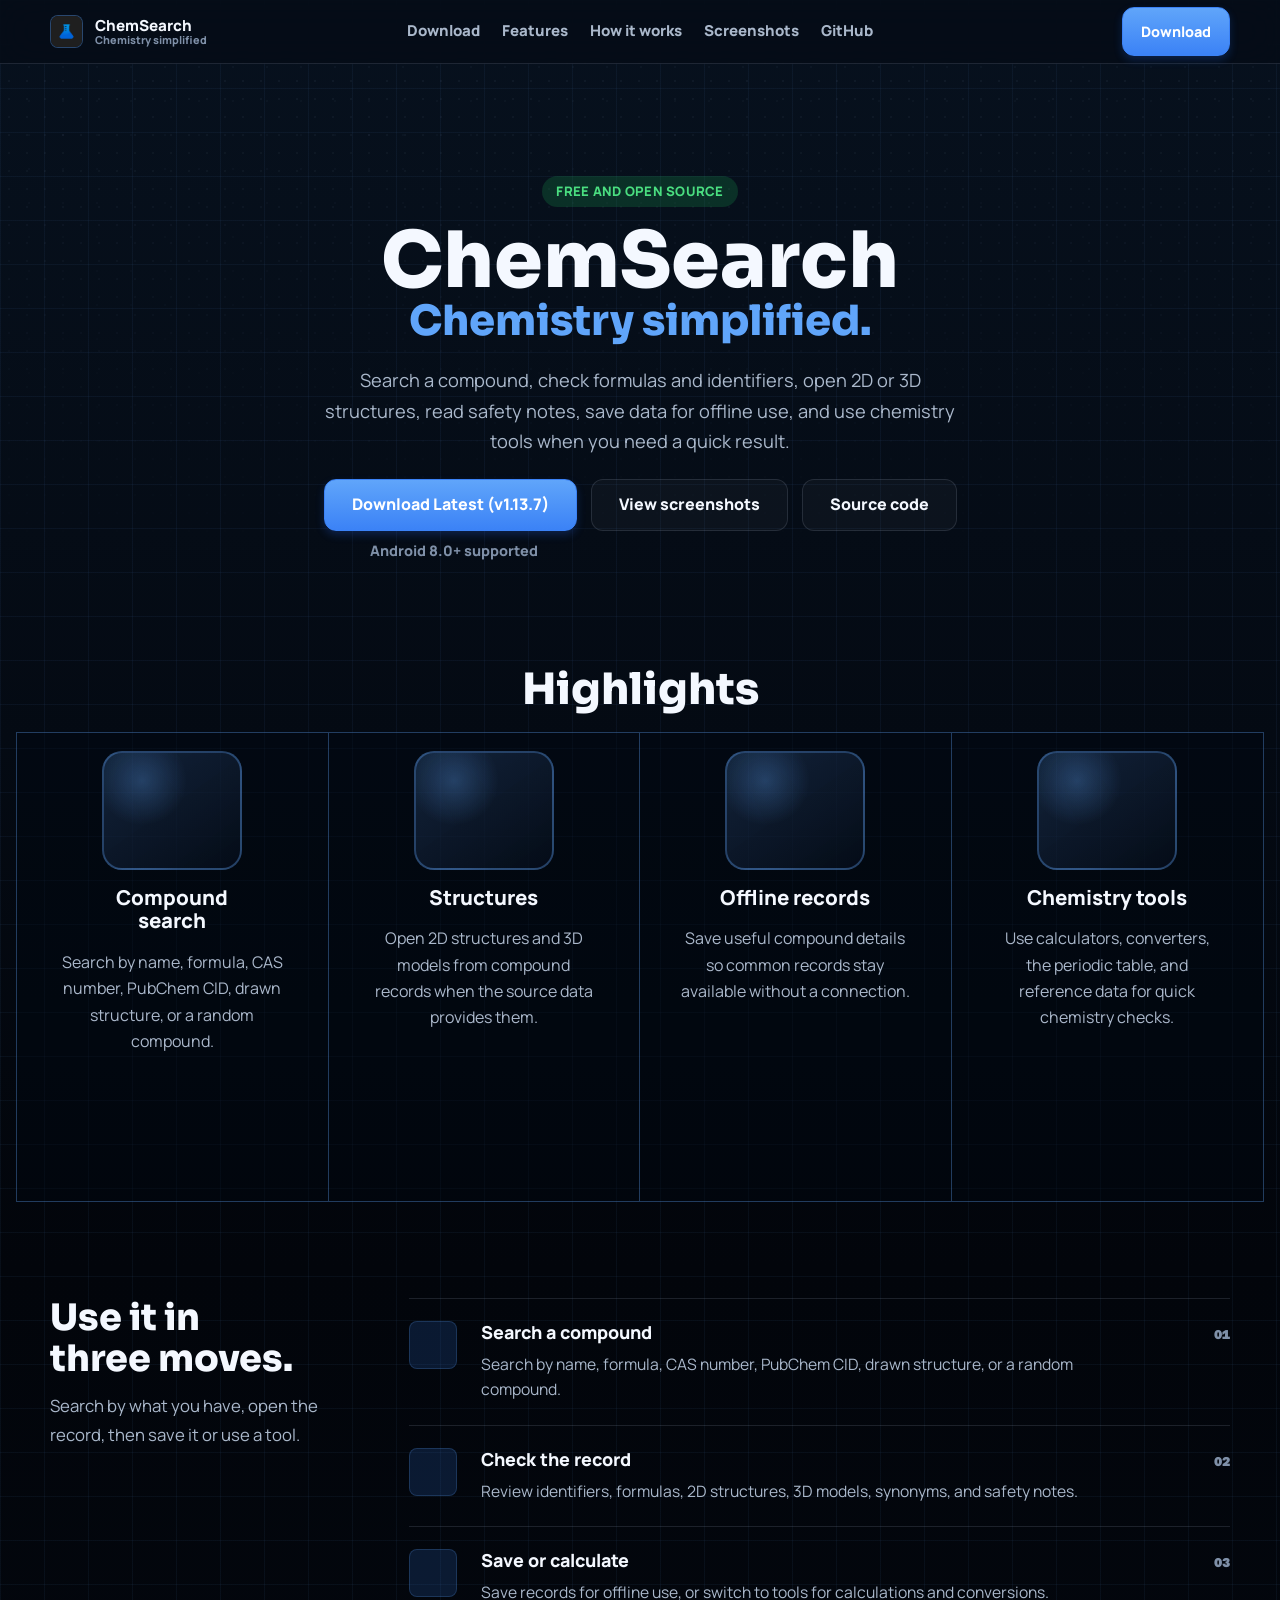
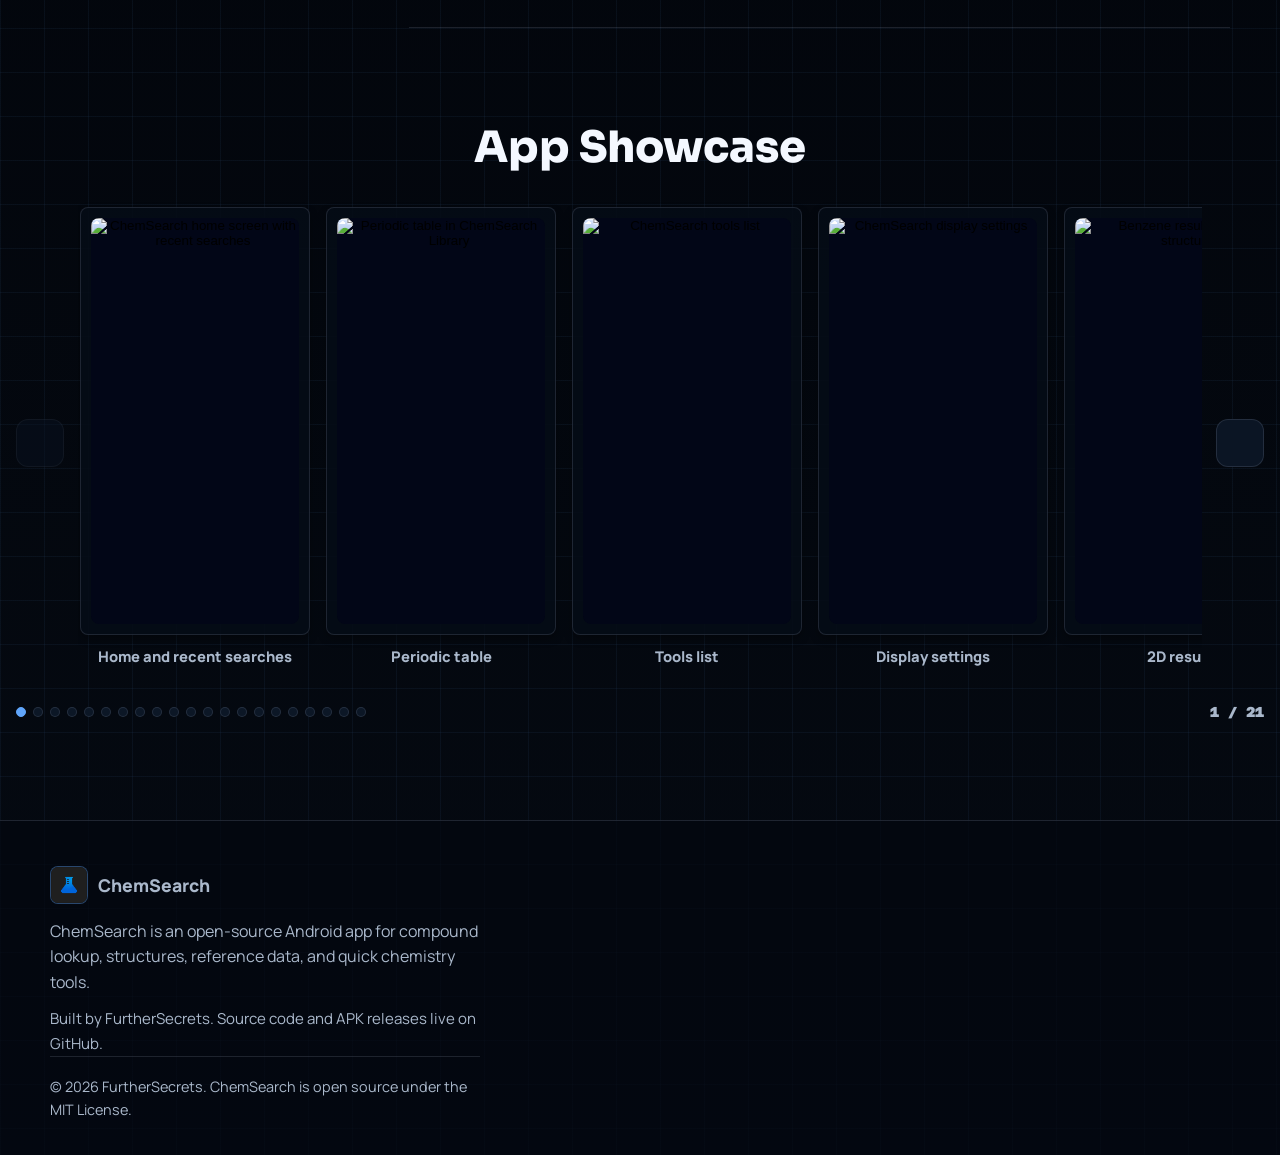
==== commit ad929403: "Update app showcase section and enhance hero design" ====
--- a/index.html
+++ b/index.html
@@ -63,13 +63,14 @@
         <a href="#download">Download</a>
         <a href="#features">Features</a>
         <a href="#how-it-works">How it works</a>
-        <a href="#screenshots">Screenshots</a>
+        <a href="#screenshots">Showcase</a>
         <a href="https://github.com/FurtherSecrets24680/chemsearch-android" target="_blank" rel="noopener noreferrer">GitHub</a>
     </div>
 
     <main id="content" tabindex="-1">
         <section class="hero" id="download">
             <div class="hero-copy">
+                <span class="hero-pill">Free and Open Source</span>
                 <h1 class="hero-title">
                     <span class="hero-brand-word">ChemSearch</span>
                     <span class="hero-tagline">Chemistry simplified.</span>
@@ -180,8 +181,7 @@
 
         <section class="section screenshots-section" id="screenshots">
             <div class="section-head centered">
-                <h2>Current app screenshots.</h2>
-                <p>These images come from the Android repository. Open one to inspect the screen.</p>
+                <h2>App Showcase</h2>
             </div>
 
             <div class="carousel" aria-label="ChemSearch screenshot carousel">
--- a/styles.css
+++ b/styles.css
@@ -25,7 +25,7 @@
     --shadow-2: 0 8px 14px rgba(15, 23, 42, 0.16);
 
     --radius-card: 8px;
-    --radius-control: 8px;
+    --radius-control: 12px;
     --max: 1180px;
     --wide: 1340px;
     --header-h: 54px;
@@ -511,6 +511,24 @@
     text-align: center;
 }
 
+.hero-pill {
+    display: inline-block;
+    margin-bottom: 16px;
+    padding: 5px 14px;
+    border-radius: 999px;
+    background: rgba(34, 197, 94, 0.15);
+    color: #16a34a;
+    font-size: 0.82rem;
+    font-weight: 800;
+    letter-spacing: 0.02em;
+    text-transform: uppercase;
+}
+
+body[data-theme="dark"] .hero-pill {
+    background: rgba(34, 197, 94, 0.18);
+    color: #4ade80;
+}
+
 .hero-copy {
     position: relative;
     z-index: 2;
@@ -1021,8 +1039,7 @@
 }
 
 @media (min-width: 1121px) {
-    .steps-section .section-head.centered,
-    .screenshots-section .section-head.centered {
+    .steps-section .section-head.centered {
         margin-right: 0;
         margin-left: 0;
         text-align: left;
@@ -1336,12 +1353,15 @@
 
     .hero-actions {
         width: 100%;
-        max-width: none;
-        margin: 0;
+        max-width: 340px;
+        margin: 0 auto;
         gap: 16px;
     }
 
-    .hero .download-group,
+    .hero .download-group {
+        width: 100%;
+    }
+
     .desktop-screenshot-button,
     .mobile-screenshot-button {
         width: 100%;
@@ -1410,7 +1430,8 @@
         grid-template-columns: 1fr;
     }
 
-    .features-section .section-head {
+    .features-section .section-head,
+    .screenshots-section .section-head {
         margin-bottom: 16px;
         text-align: center;
     }
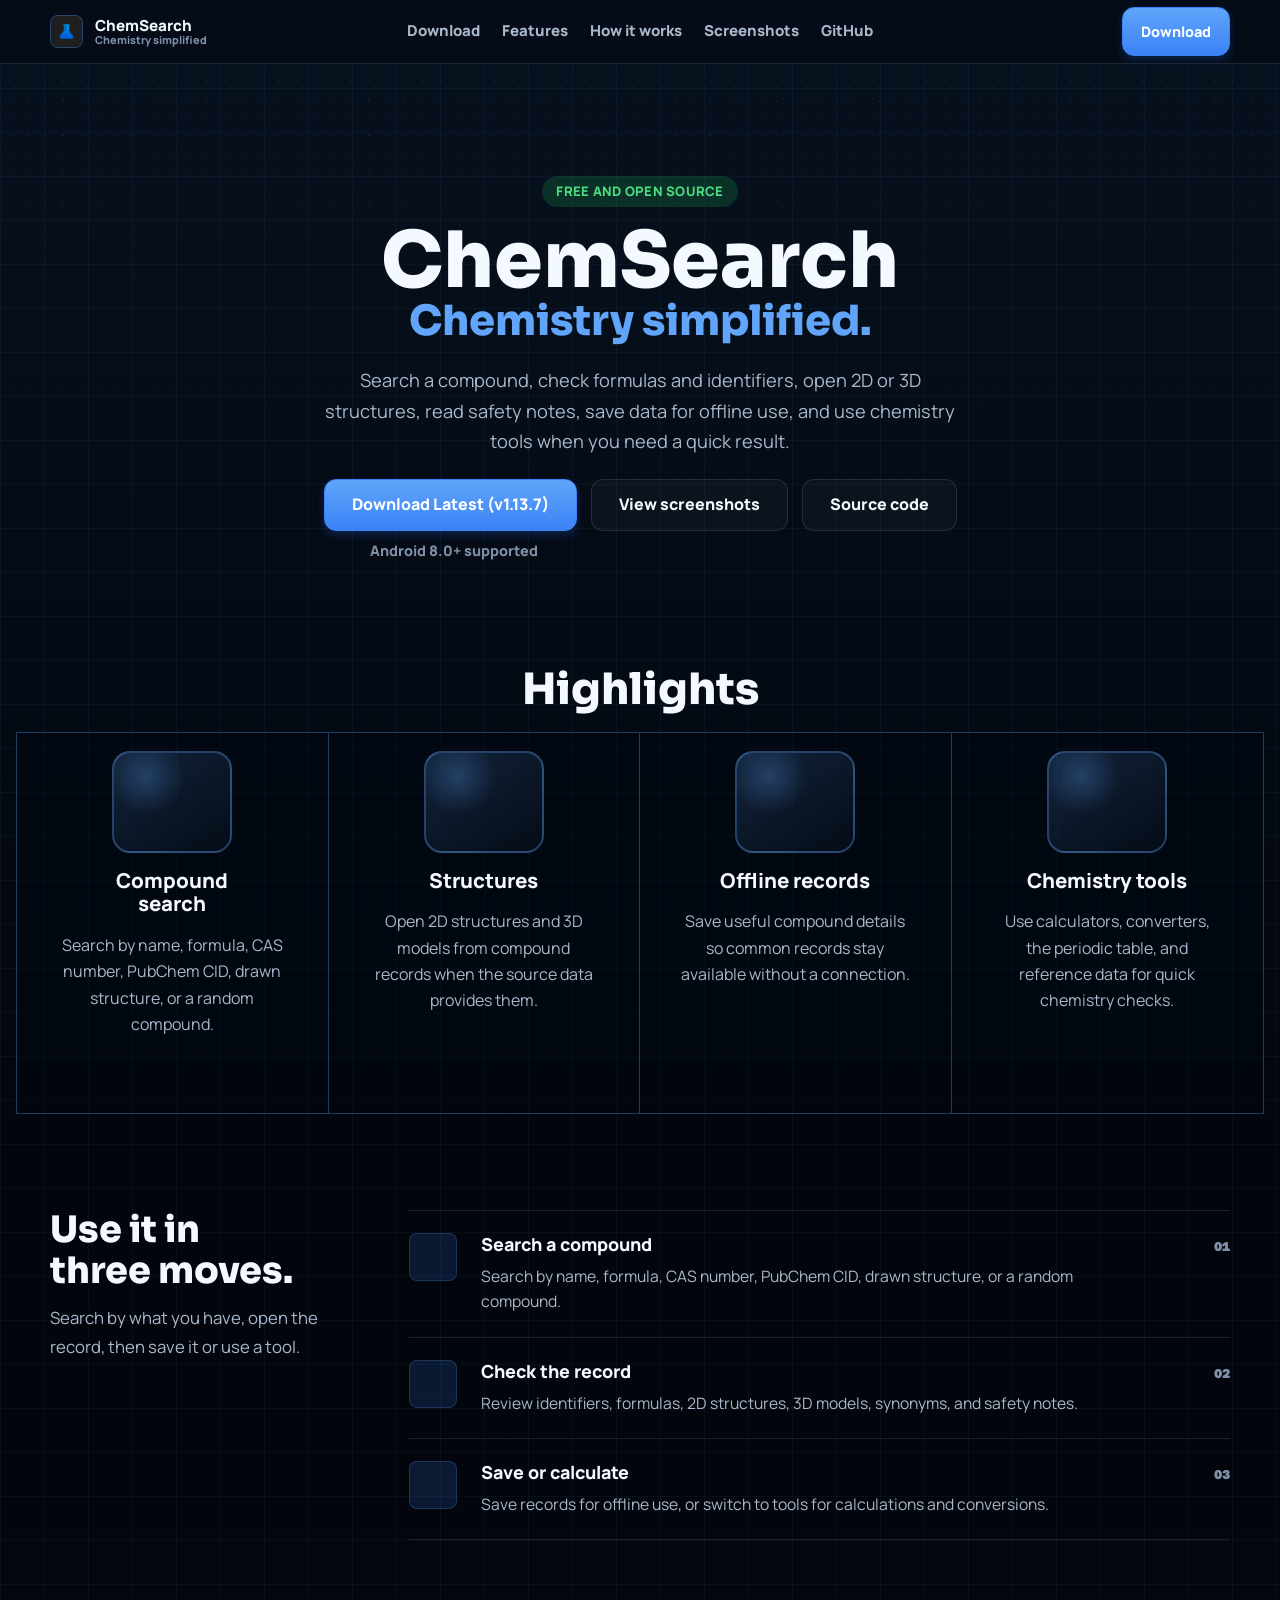
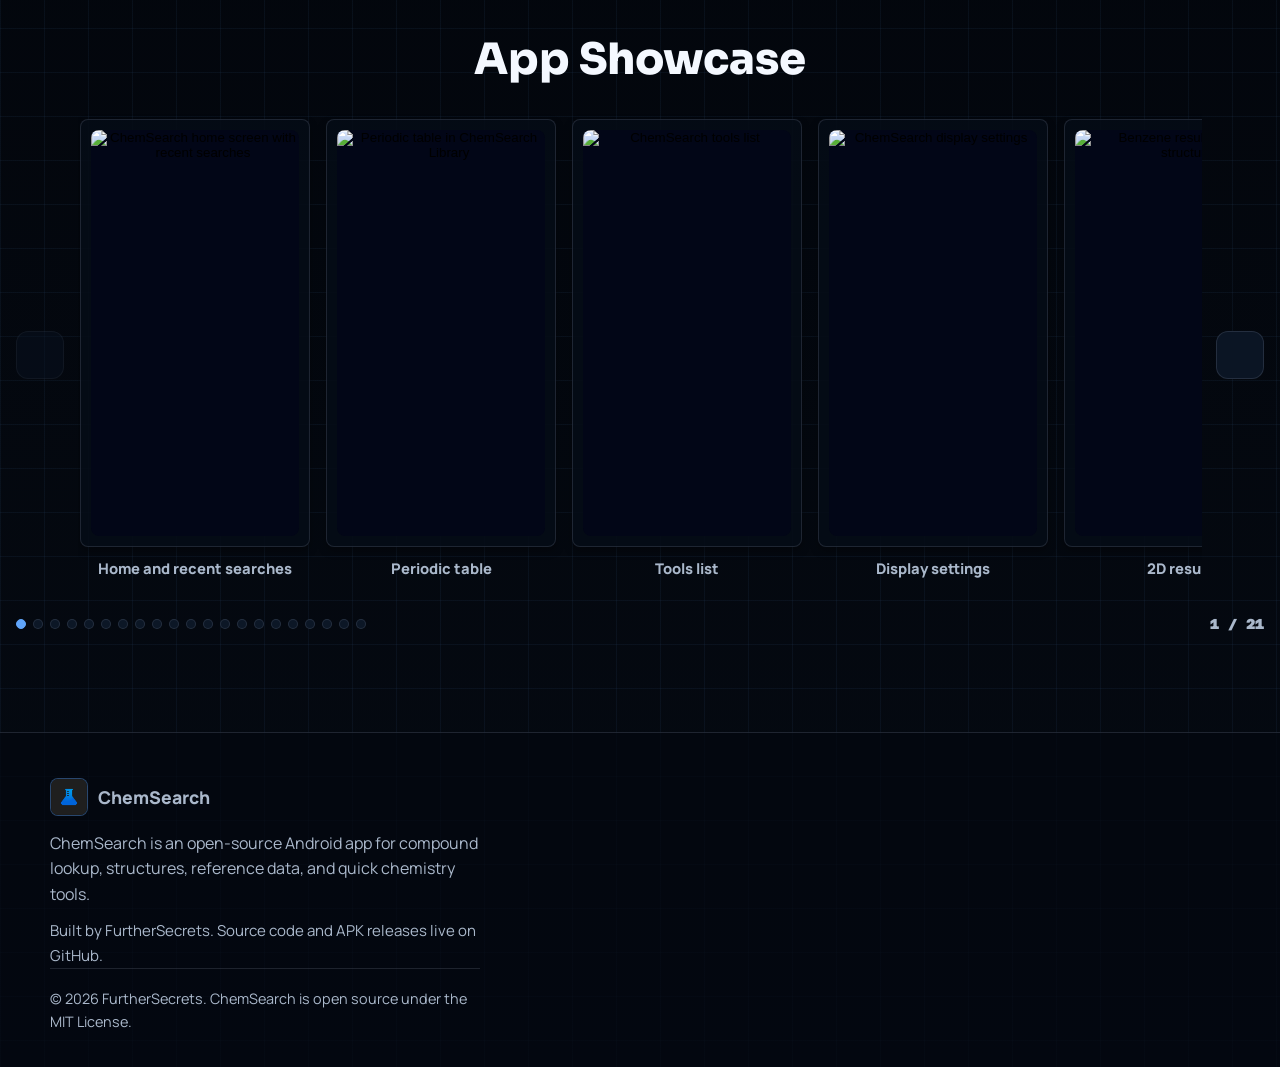
==== commit 8a91f2b6: "Enhance mobile navigation with icons and adjust layout styles" ====
--- a/index.html
+++ b/index.html
@@ -60,11 +60,11 @@
     </header>
 
     <div class="mobile-nav" id="mobileNav" data-open="false">
-        <a href="#download">Download</a>
-        <a href="#features">Features</a>
-        <a href="#how-it-works">How it works</a>
-        <a href="#screenshots">Showcase</a>
-        <a href="https://github.com/FurtherSecrets24680/chemsearch-android" target="_blank" rel="noopener noreferrer">GitHub</a>
+        <a href="#download"><i class="ph ph-download-simple" aria-hidden="true"></i> Download</a>
+        <a href="#features"><i class="ph ph-star" aria-hidden="true"></i> Features</a>
+        <a href="#how-it-works"><i class="ph ph-question" aria-hidden="true"></i> How it works</a>
+        <a href="#screenshots"><i class="ph ph-images-square" aria-hidden="true"></i> Showcase</a>
+        <a href="https://github.com/FurtherSecrets24680/chemsearch-android" target="_blank" rel="noopener noreferrer"><i class="ph ph-github-logo" aria-hidden="true"></i> GitHub</a>
     </div>
 
     <main id="content" tabindex="-1">
--- a/styles.css
+++ b/styles.css
@@ -433,6 +433,7 @@
 .mobile-nav a {
     display: flex;
     align-items: center;
+    gap: 10px;
     padding: 11px 12px;
 }
 
@@ -720,8 +721,8 @@
     display: grid;
     align-content: start;
     min-width: 0;
-    min-height: 468px;
-    padding: 18px clamp(18px, 2vw, 28px) 32px;
+    min-height: 380px;
+    padding: 18px clamp(18px, 2vw, 28px) 24px;
     border-right: 1px solid var(--line-strong);
     background: transparent;
 }
@@ -733,11 +734,11 @@
 .highlight-visual {
     display: grid;
     place-items: center;
-    width: min(100%, 140px);
+    width: min(100%, 120px);
     aspect-ratio: 1.18;
     margin: 0 auto 16px;
     border: 2px solid var(--line-strong);
-    border-radius: 20px;
+    border-radius: 18px;
     background:
         radial-gradient(circle at 28% 24%, rgba(96, 165, 250, 0.28), transparent 34%),
         linear-gradient(145deg, rgba(96, 165, 250, 0.16), rgba(255, 255, 255, 0.03));
@@ -751,7 +752,7 @@
 
 .highlight-visual i {
     color: var(--brand-3);
-    font-size: clamp(3rem, 6vw, 4.5rem);
+    font-size: clamp(2.4rem, 5vw, 3.6rem);
 }
 
 .info-card h3 {
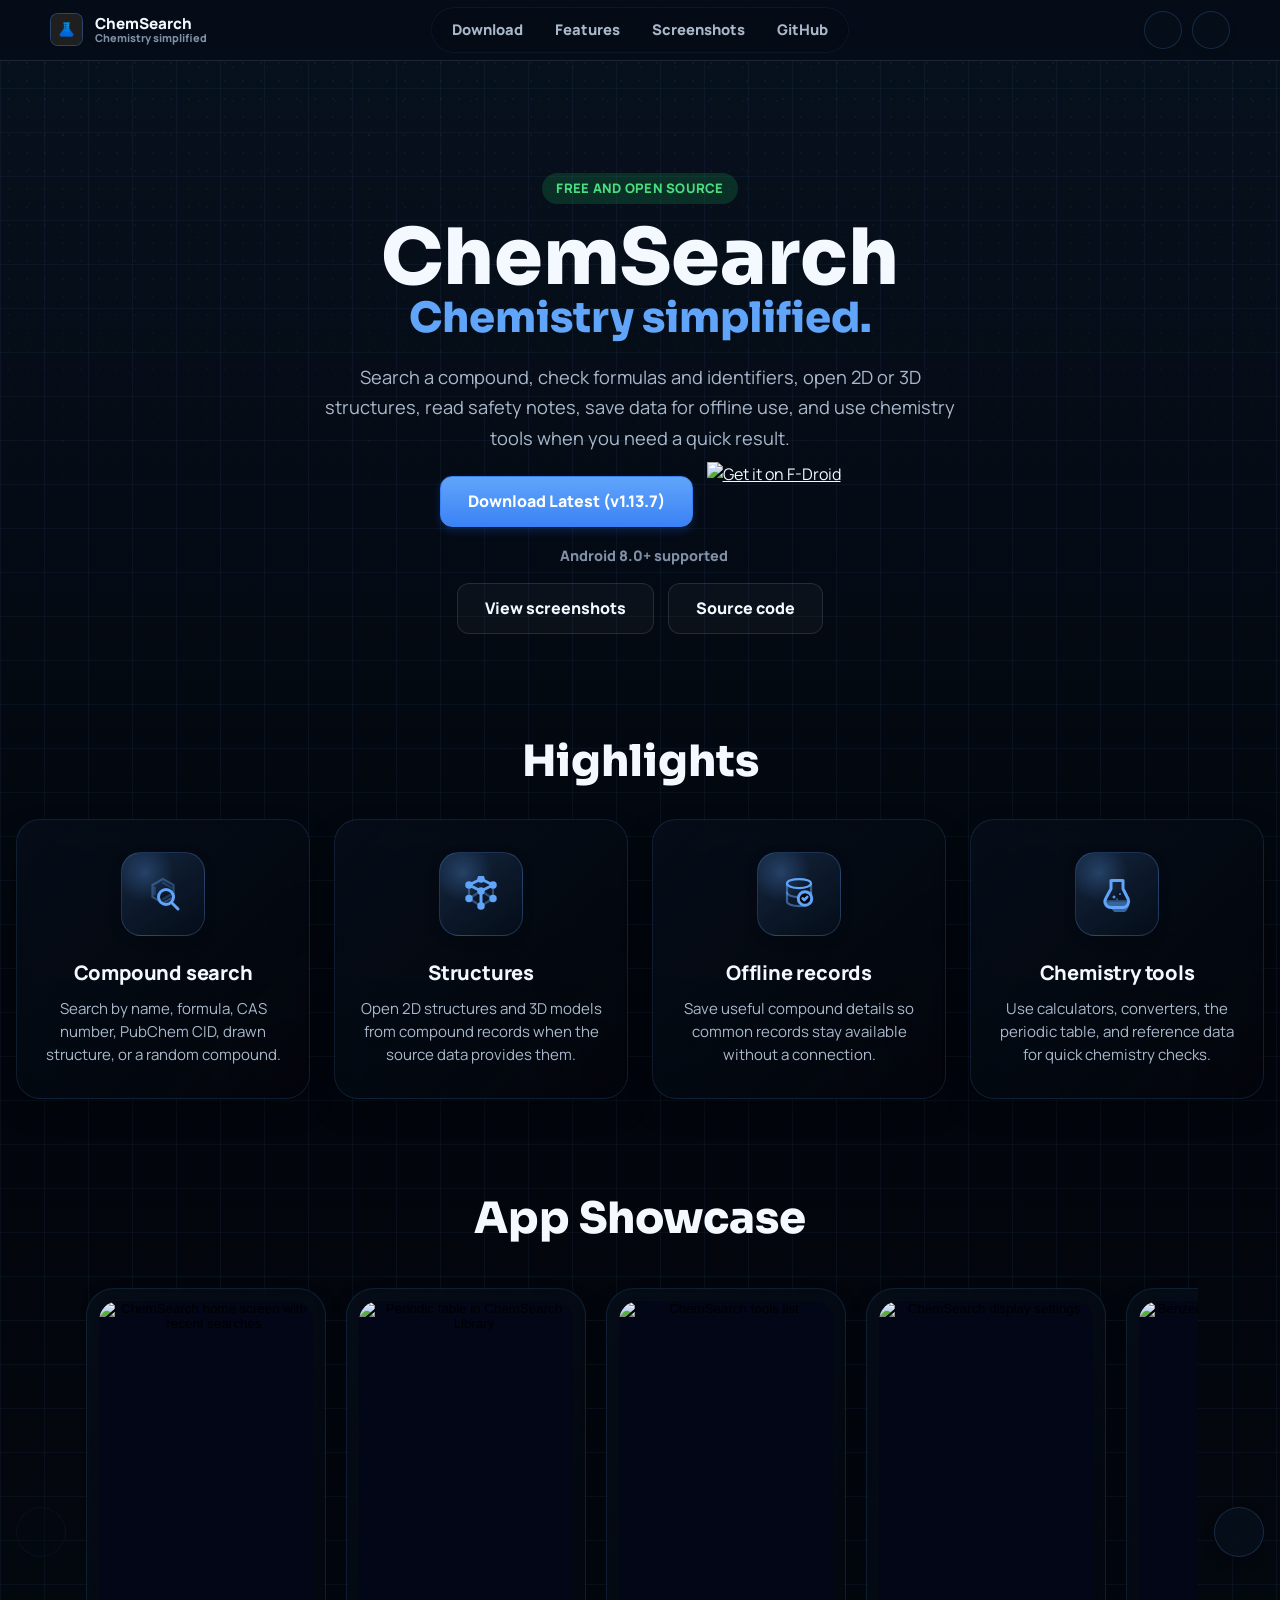
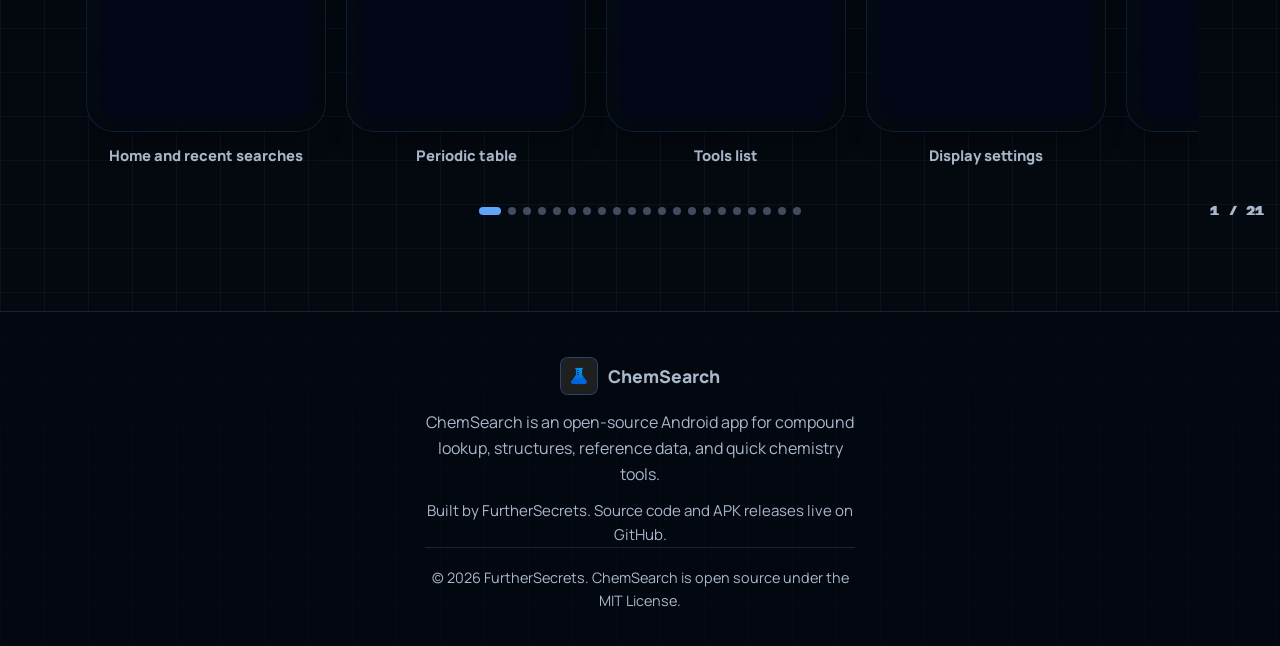
==== commit fe853425: "Refactor navigation and enhance UI elements for improved user experience" ====
--- a/index.html
+++ b/index.html
@@ -38,7 +38,6 @@
         <nav class="desktop-nav" aria-label="Primary navigation">
             <a href="#download">Download</a>
             <a href="#features">Features</a>
-            <a href="#how-it-works">How it works</a>
             <a href="#screenshots">Screenshots</a>
             <a href="https://github.com/FurtherSecrets24680/chemsearch-android" target="_blank" rel="noopener noreferrer">GitHub</a>
         </nav>
@@ -53,16 +52,12 @@
                 <span class="t-icon" data-icon="a"><i class="ph ph-list" aria-hidden="true"></i></span>
                 <span class="t-icon" data-icon="b"><i class="ph ph-x" aria-hidden="true"></i></span>
             </button>
-            <a class="header-download" href="https://github.com/FurtherSecrets24680/chemsearch-android/releases/download/1.13.7/ChemSearch.v1.13.7.apk" data-download-apk download="ChemSearch.v1.13.7.apk" rel="noopener noreferrer">
-                Download
-            </a>
         </div>
     </header>
 
     <div class="mobile-nav" id="mobileNav" data-open="false">
         <a href="#download"><i class="ph ph-download-simple" aria-hidden="true"></i> Download</a>
         <a href="#features"><i class="ph ph-star" aria-hidden="true"></i> Features</a>
-        <a href="#how-it-works"><i class="ph ph-question" aria-hidden="true"></i> How it works</a>
         <a href="#screenshots"><i class="ph ph-images-square" aria-hidden="true"></i> Showcase</a>
         <a href="https://github.com/FurtherSecrets24680/chemsearch-android" target="_blank" rel="noopener noreferrer"><i class="ph ph-github-logo" aria-hidden="true"></i> GitHub</a>
     </div>
@@ -80,32 +75,39 @@
                 </p>
 
                 <div class="hero-actions">
-                    <div class="download-group">
+                    <div class="download-row">
                         <a class="button primary" href="https://github.com/FurtherSecrets24680/chemsearch-android/releases/download/1.13.7/ChemSearch.v1.13.7.apk" data-download-apk download="ChemSearch.v1.13.7.apk" rel="noopener noreferrer">
                             <i class="ph ph-download-simple button-leading" aria-hidden="true"></i>
                             <span data-download-label>Download Latest</span>
                             <i class="ph ph-caret-right button-trailing" aria-hidden="true"></i>
                         </a>
-                        <p class="support-note">
-                            <i class="ph ph-android-logo" aria-hidden="true"></i>
-                            <span>Android 8.0+ supported</span>
-                        </p>
-                    </div>
-                    <a class="button secondary desktop-screenshot-button" href="#screenshots">
-                        <i class="ph ph-images-square button-leading" aria-hidden="true"></i>
-                        <span>View screenshots</span>
-                        <i class="ph ph-caret-right button-trailing" aria-hidden="true"></i>
-                    </a>
-                    <a class="button secondary mobile-screenshot-button" href="#screenshots">
-                        <i class="ph ph-images-square button-leading" aria-hidden="true"></i>
-                        <span>View screenshots</span>
-                        <i class="ph ph-caret-right button-trailing" aria-hidden="true"></i>
-                    </a>
-                    <a class="button secondary source-code-button" href="https://github.com/FurtherSecrets24680/chemsearch-android" target="_blank" rel="noopener noreferrer">
-                        <i class="ph ph-github-logo button-leading" aria-hidden="true"></i>
-                        <span>Source code</span>
-                        <i class="ph ph-arrow-square-out button-trailing" aria-hidden="true"></i>
-                    </a>
+                        <a class="fdroid-badge-link" href="https://f-droid.org/packages/com.furthersecrets.chemsearch" target="_blank" rel="noopener noreferrer">
+                            <img src="https://f-droid.org/badge/get-it-on.svg" alt="Get it on F-Droid" class="fdroid-badge-img">
+                        </a>
+                    </div>
+                    
+                    <p class="support-note">
+                        <i class="ph ph-android-logo" aria-hidden="true"></i>
+                        <span>Android 8.0+ supported</span>
+                    </p>
+
+                    <div class="secondary-row">
+                        <a class="button secondary desktop-screenshot-button" href="#screenshots">
+                            <i class="ph ph-images-square button-leading" aria-hidden="true"></i>
+                            <span>View screenshots</span>
+                            <i class="ph ph-caret-right button-trailing" aria-hidden="true"></i>
+                        </a>
+                        <a class="button secondary mobile-screenshot-button" href="#screenshots">
+                            <i class="ph ph-images-square button-leading" aria-hidden="true"></i>
+                            <span>View screenshots</span>
+                            <i class="ph ph-caret-right button-trailing" aria-hidden="true"></i>
+                        </a>
+                        <a class="button secondary source-code-button" href="https://github.com/FurtherSecrets24680/chemsearch-android" target="_blank" rel="noopener noreferrer">
+                            <i class="ph ph-github-logo button-leading" aria-hidden="true"></i>
+                            <span>Source code</span>
+                            <i class="ph ph-arrow-square-out button-trailing" aria-hidden="true"></i>
+                        </a>
+                    </div>
                 </div>
             </div>
 
@@ -119,62 +121,67 @@
             <div class="highlight-grid">
                 <article class="info-card">
                     <div class="highlight-visual" aria-hidden="true">
-                        <i class="ph ph-magnifying-glass"></i>
+                        <svg viewBox="0 0 24 24" fill="none" stroke="currentColor" stroke-width="2" stroke-linecap="round" stroke-linejoin="round">
+                            <polygon points="12 2 19 6 19 14 12 18 5 14 5 6" stroke="currentColor" stroke-opacity="0.35" stroke-width="1.5" />
+                            <line x1="12" y1="4.5" x2="17.5" y2="7.7" stroke="currentColor" stroke-opacity="0.25" stroke-width="1.5" />
+                            <line x1="17.5" y1="12.3" x2="12" y2="15.5" stroke="currentColor" stroke-opacity="0.25" stroke-width="1.5" />
+                            <line x1="6.5" y1="12.3" x2="6.5" y2="7.7" stroke="currentColor" stroke-opacity="0.25" stroke-width="1.5" />
+                            <circle cx="14" cy="14" r="5" stroke="var(--brand-3)" stroke-width="2" fill="none" />
+                            <line x1="17.5" y1="17.5" x2="22" y2="22" stroke="var(--brand-3)" stroke-width="2" />
+                        </svg>
                     </div>
                     <h3>Compound search</h3>
                     <p>Search by name, formula, CAS number, PubChem CID, drawn structure, or a random compound.</p>
                 </article>
                 <article class="info-card">
                     <div class="highlight-visual" aria-hidden="true">
-                        <i class="ph ph-cube"></i>
+                        <svg viewBox="0 0 24 24" fill="none" stroke="currentColor" stroke-width="2" stroke-linecap="round" stroke-linejoin="round">
+                            <polygon points="12 2 20 6 12 10 4 6" stroke="var(--brand-3)" stroke-width="2" fill="none" />
+                            <line x1="4" y1="6" x2="4" y2="15" stroke="currentColor" stroke-opacity="0.4" stroke-width="1.5" />
+                            <line x1="20" y1="6" x2="20" y2="15" stroke="currentColor" stroke-opacity="0.4" stroke-width="1.5" />
+                            <line x1="12" y1="10" x2="12" y2="20" stroke="var(--brand-3)" stroke-width="2" />
+                            <polygon points="4 15 12 20 20 15 12 10" stroke="currentColor" stroke-opacity="0.4" stroke-width="1.5" fill="none" />
+                            <circle cx="12" cy="2" r="1.5" fill="var(--brand-3)" stroke="var(--brand-3)" />
+                            <circle cx="20" cy="6" r="1.5" fill="currentColor" stroke="currentColor" />
+                            <circle cx="4" cy="6" r="1.5" fill="currentColor" stroke="currentColor" />
+                            <circle cx="12" cy="10" r="1.5" fill="var(--brand-3)" stroke="var(--brand-3)" />
+                            <circle cx="12" cy="20" r="1.5" fill="var(--brand-3)" stroke="var(--brand-3)" />
+                            <circle cx="20" cy="15" r="1.5" fill="currentColor" stroke="currentColor" />
+                            <circle cx="4" cy="15" r="1.5" fill="currentColor" stroke="currentColor" />
+                        </svg>
                     </div>
                     <h3>Structures</h3>
                     <p>Open 2D structures and 3D models from compound records when the source data provides them.</p>
                 </article>
                 <article class="info-card">
                     <div class="highlight-visual" aria-hidden="true">
-                        <i class="ph ph-download-simple"></i>
+                        <svg viewBox="0 0 24 24" fill="none" stroke="currentColor" stroke-width="2" stroke-linecap="round" stroke-linejoin="round">
+                            <ellipse cx="12" cy="5" rx="8" ry="3" stroke="currentColor" stroke-width="1.5" />
+                            <path d="M4 5v6c0 1.66 3.58 3 8 3s8-1.34 8-3V5" stroke="currentColor" stroke-width="1.5" stroke-opacity="0.5" />
+                            <path d="M4 11v6c0 1.66 3.58 3 8 3s8-1.34 8-3v-6" stroke="currentColor" stroke-width="1.5" stroke-opacity="0.5" />
+                            <circle cx="16" cy="15" r="4.5" fill="var(--bg)" stroke="var(--brand-3)" stroke-width="2" />
+                            <polyline points="14.5 15 15.5 16 17.5 14" stroke="var(--brand-3)" stroke-width="1.8" />
+                        </svg>
                     </div>
                     <h3>Offline records</h3>
                     <p>Save useful compound details so common records stay available without a connection.</p>
                 </article>
                 <article class="info-card">
                     <div class="highlight-visual" aria-hidden="true">
-                        <i class="ph ph-calculator"></i>
+                        <svg viewBox="0 0 24 24" fill="none" stroke-linecap="round" stroke-linejoin="round">
+                            <!-- Beaker body outline -->
+                            <path d="M9 3h6M8 3v5.5L4.5 15A4 4 0 0 0 8 21h8a4 4 0 0 0 3.5-5.5L16 8.5V3" stroke="var(--brand-3)" stroke-width="2" />
+                            <!-- Liquid fill -->
+                            <path d="M5.2 16h13.6a3 3 0 0 1 .2 1H4a3 3 0 0 1 .2-1z" fill="var(--brand-3)" stroke="none" opacity="0.35"/>
+                            <path d="M4.5 17h15A4 4 0 0 1 8 21H8A4 4 0 0 1 4.5 17z" fill="var(--brand-3)" stroke="none" opacity="0.55"/>
+                            <!-- Bubbles -->
+                            <circle cx="10" cy="14" r="1" fill="var(--brand-3)" opacity="0.9"/>
+                            <circle cx="14" cy="12" r="0.7" fill="var(--brand-3)" opacity="0.75"/>
+                            <circle cx="12" cy="15.5" r="0.6" fill="var(--brand-3)" opacity="0.6"/>
+                        </svg>
                     </div>
                     <h3>Chemistry tools</h3>
                     <p>Use calculators, converters, the periodic table, and reference data for quick chemistry checks.</p>
-                </article>
-            </div>
-        </section>
-
-        <section class="section steps-section" id="how-it-works">
-            <div class="section-head centered">
-                <h2>Use it in three moves.</h2>
-                <p>Search by what you have, open the record, then save it or use a tool.</p>
-            </div>
-
-            <div class="steps-grid">
-                <article class="step-card">
-                    <div class="step-visual">
-                        <i class="ph ph-magnifying-glass" aria-hidden="true"></i>
-                    </div>
-                    <h3>Search a compound</h3>
-                    <p>Search by name, formula, CAS number, PubChem CID, drawn structure, or a random compound.</p>
-                </article>
-                <article class="step-card">
-                    <div class="step-visual">
-                        <i class="ph ph-cube-focus" aria-hidden="true"></i>
-                    </div>
-                    <h3>Check the record</h3>
-                    <p>Review identifiers, formulas, 2D structures, 3D models, synonyms, and safety notes.</p>
-                </article>
-                <article class="step-card">
-                    <div class="step-visual">
-                        <i class="ph ph-download-simple" aria-hidden="true"></i>
-                    </div>
-                    <h3>Save or calculate</h3>
-                    <p>Save records for offline use, or switch to tools for calculations and conversions.</p>
                 </article>
             </div>
         </section>
@@ -191,128 +198,128 @@
 
                 <div class="carousel-track" id="screenshotsCarouselTrack" tabindex="0">
                     <figure class="screenshot-slide">
-                        <button class="screenshot-card" type="button" data-preview-src="https://raw.githubusercontent.com/FurtherSecrets24680/chemsearch-android/main/screenshots/01_home_recent_searches_dark_blue.png" data-preview-caption="Home with recent searches">
-                            <img src="https://raw.githubusercontent.com/FurtherSecrets24680/chemsearch-android/main/screenshots/01_home_recent_searches_dark_blue.png" alt="ChemSearch home screen with recent searches" loading="lazy" decoding="async">
+                        <button class="screenshot-card" type="button" data-preview-src="https://raw.githubusercontent.com/FurtherSecrets24680/chemsearch-android/main/fastlane/metadata/android/en-US/images/phoneScreenshots/1.png" data-preview-caption="Home with recent searches">
+                            <img src="https://raw.githubusercontent.com/FurtherSecrets24680/chemsearch-android/main/fastlane/metadata/android/en-US/images/phoneScreenshots/1.png" alt="ChemSearch home screen with recent searches" loading="lazy" decoding="async">
                         </button>
                         <figcaption>Home and recent searches</figcaption>
                     </figure>
                     <figure class="screenshot-slide">
-                        <button class="screenshot-card" type="button" data-preview-src="https://raw.githubusercontent.com/FurtherSecrets24680/chemsearch-android/main/screenshots/02_periodic_table_library_dark_blue.png" data-preview-caption="Periodic table in Library">
-                            <img src="https://raw.githubusercontent.com/FurtherSecrets24680/chemsearch-android/main/screenshots/02_periodic_table_library_dark_blue.png" alt="Periodic table in ChemSearch Library" loading="lazy" decoding="async">
+                        <button class="screenshot-card" type="button" data-preview-src="https://raw.githubusercontent.com/FurtherSecrets24680/chemsearch-android/main/fastlane/metadata/android/en-US/images/phoneScreenshots/2.png" data-preview-caption="Periodic table in Library">
+                            <img src="https://raw.githubusercontent.com/FurtherSecrets24680/chemsearch-android/main/fastlane/metadata/android/en-US/images/phoneScreenshots/2.png" alt="Periodic table in ChemSearch Library" loading="lazy" decoding="async">
                         </button>
                         <figcaption>Periodic table</figcaption>
                     </figure>
                     <figure class="screenshot-slide">
-                        <button class="screenshot-card" type="button" data-preview-src="https://raw.githubusercontent.com/FurtherSecrets24680/chemsearch-android/main/screenshots/03_tools_list_dark_blue.png" data-preview-caption="Tools list">
-                            <img src="https://raw.githubusercontent.com/FurtherSecrets24680/chemsearch-android/main/screenshots/03_tools_list_dark_blue.png" alt="ChemSearch tools list" loading="lazy" decoding="async">
+                        <button class="screenshot-card" type="button" data-preview-src="https://raw.githubusercontent.com/FurtherSecrets24680/chemsearch-android/main/fastlane/metadata/android/en-US/images/phoneScreenshots/3.png" data-preview-caption="Tools list">
+                            <img src="https://raw.githubusercontent.com/FurtherSecrets24680/chemsearch-android/main/fastlane/metadata/android/en-US/images/phoneScreenshots/3.png" alt="ChemSearch tools list" loading="lazy" decoding="async">
                         </button>
                         <figcaption>Tools list</figcaption>
                     </figure>
                     <figure class="screenshot-slide">
-                        <button class="screenshot-card" type="button" data-preview-src="https://raw.githubusercontent.com/FurtherSecrets24680/chemsearch-android/main/screenshots/04_settings_display_dark_blue.png" data-preview-caption="Display settings">
-                            <img src="https://raw.githubusercontent.com/FurtherSecrets24680/chemsearch-android/main/screenshots/04_settings_display_dark_blue.png" alt="ChemSearch display settings" loading="lazy" decoding="async">
+                        <button class="screenshot-card" type="button" data-preview-src="https://raw.githubusercontent.com/FurtherSecrets24680/chemsearch-android/main/fastlane/metadata/android/en-US/images/phoneScreenshots/4.png" data-preview-caption="Display settings">
+                            <img src="https://raw.githubusercontent.com/FurtherSecrets24680/chemsearch-android/main/fastlane/metadata/android/en-US/images/phoneScreenshots/4.png" alt="ChemSearch display settings" loading="lazy" decoding="async">
                         </button>
                         <figcaption>Display settings</figcaption>
                     </figure>
                     <figure class="screenshot-slide">
-                        <button class="screenshot-card" type="button" data-preview-src="https://raw.githubusercontent.com/FurtherSecrets24680/chemsearch-android/main/screenshots/05_compound_benzene_2d_dark_blue.png" data-preview-caption="Benzene result with 2D structure">
-                            <img src="https://raw.githubusercontent.com/FurtherSecrets24680/chemsearch-android/main/screenshots/05_compound_benzene_2d_dark_blue.png" alt="Benzene result with 2D structure" loading="lazy" decoding="async">
+                        <button class="screenshot-card" type="button" data-preview-src="https://raw.githubusercontent.com/FurtherSecrets24680/chemsearch-android/main/fastlane/metadata/android/en-US/images/phoneScreenshots/5.png" data-preview-caption="Benzene result with 2D structure">
+                            <img src="https://raw.githubusercontent.com/FurtherSecrets24680/chemsearch-android/main/fastlane/metadata/android/en-US/images/phoneScreenshots/5.png" alt="Benzene result with 2D structure" loading="lazy" decoding="async">
                         </button>
                         <figcaption>2D result</figcaption>
                     </figure>
                     <figure class="screenshot-slide">
-                        <button class="screenshot-card" type="button" data-preview-src="https://raw.githubusercontent.com/FurtherSecrets24680/chemsearch-android/main/screenshots/06_compound_identifiers_synonyms_dark_blue.png" data-preview-caption="Identifiers and synonyms">
-                            <img src="https://raw.githubusercontent.com/FurtherSecrets24680/chemsearch-android/main/screenshots/06_compound_identifiers_synonyms_dark_blue.png" alt="Compound identifiers and synonyms" loading="lazy" decoding="async">
+                        <button class="screenshot-card" type="button" data-preview-src="https://raw.githubusercontent.com/FurtherSecrets24680/chemsearch-android/main/fastlane/metadata/android/en-US/images/phoneScreenshots/6.png" data-preview-caption="Identifiers and synonyms">
+                            <img src="https://raw.githubusercontent.com/FurtherSecrets24680/chemsearch-android/main/fastlane/metadata/android/en-US/images/phoneScreenshots/6.png" alt="Compound identifiers and synonyms" loading="lazy" decoding="async">
                         </button>
                         <figcaption>Identifiers</figcaption>
                     </figure>
                     <figure class="screenshot-slide">
-                        <button class="screenshot-card" type="button" data-preview-src="https://raw.githubusercontent.com/FurtherSecrets24680/chemsearch-android/main/screenshots/07_compound_description_ghs_dark_blue.png" data-preview-caption="Compound description and GHS">
-                            <img src="https://raw.githubusercontent.com/FurtherSecrets24680/chemsearch-android/main/screenshots/07_compound_description_ghs_dark_blue.png" alt="Compound description and GHS pictograms" loading="lazy" decoding="async">
+                        <button class="screenshot-card" type="button" data-preview-src="https://raw.githubusercontent.com/FurtherSecrets24680/chemsearch-android/main/fastlane/metadata/android/en-US/images/phoneScreenshots/7.png" data-preview-caption="Compound description and GHS">
+                            <img src="https://raw.githubusercontent.com/FurtherSecrets24680/chemsearch-android/main/fastlane/metadata/android/en-US/images/phoneScreenshots/7.png" alt="Compound description and GHS pictograms" loading="lazy" decoding="async">
                         </button>
                         <figcaption>Description and GHS</figcaption>
                     </figure>
                     <figure class="screenshot-slide">
-                        <button class="screenshot-card" type="button" data-preview-src="https://raw.githubusercontent.com/FurtherSecrets24680/chemsearch-android/main/screenshots/08_chemical_database_library_dark_blue.png" data-preview-caption="Chemical database">
-                            <img src="https://raw.githubusercontent.com/FurtherSecrets24680/chemsearch-android/main/screenshots/08_chemical_database_library_dark_blue.png" alt="Chemical database in Library" loading="lazy" decoding="async">
+                        <button class="screenshot-card" type="button" data-preview-src="https://raw.githubusercontent.com/FurtherSecrets24680/chemsearch-android/main/fastlane/metadata/android/en-US/images/phoneScreenshots/8.png" data-preview-caption="Chemical database">
+                            <img src="https://raw.githubusercontent.com/FurtherSecrets24680/chemsearch-android/main/fastlane/metadata/android/en-US/images/phoneScreenshots/8.png" alt="Chemical database in Library" loading="lazy" decoding="async">
                         </button>
                         <figcaption>Chemical database</figcaption>
                     </figure>
                     <figure class="screenshot-slide">
-                        <button class="screenshot-card" type="button" data-preview-src="https://raw.githubusercontent.com/FurtherSecrets24680/chemsearch-android/main/screenshots/09_tool_reaction_balancer_dark_blue.png" data-preview-caption="Reaction balancer">
-                            <img src="https://raw.githubusercontent.com/FurtherSecrets24680/chemsearch-android/main/screenshots/09_tool_reaction_balancer_dark_blue.png" alt="Reaction Balancer tool" loading="lazy" decoding="async">
+                        <button class="screenshot-card" type="button" data-preview-src="https://raw.githubusercontent.com/FurtherSecrets24680/chemsearch-android/main/fastlane/metadata/android/en-US/images/phoneScreenshots/9.png" data-preview-caption="Reaction balancer">
+                            <img src="https://raw.githubusercontent.com/FurtherSecrets24680/chemsearch-android/main/fastlane/metadata/android/en-US/images/phoneScreenshots/9.png" alt="Reaction Balancer tool" loading="lazy" decoding="async">
                         </button>
                         <figcaption>Reaction balancer</figcaption>
                     </figure>
                     <figure class="screenshot-slide">
-                        <button class="screenshot-card" type="button" data-preview-src="https://raw.githubusercontent.com/FurtherSecrets24680/chemsearch-android/main/screenshots/10_tool_molar_mass_dark_blue.png" data-preview-caption="Molar mass calculator">
-                            <img src="https://raw.githubusercontent.com/FurtherSecrets24680/chemsearch-android/main/screenshots/10_tool_molar_mass_dark_blue.png" alt="Molar Mass Calculator tool" loading="lazy" decoding="async">
+                        <button class="screenshot-card" type="button" data-preview-src="https://raw.githubusercontent.com/FurtherSecrets24680/chemsearch-android/main/fastlane/metadata/android/en-US/images/phoneScreenshots/10.png" data-preview-caption="Molar mass calculator">
+                            <img src="https://raw.githubusercontent.com/FurtherSecrets24680/chemsearch-android/main/fastlane/metadata/android/en-US/images/phoneScreenshots/10.png" alt="Molar Mass Calculator tool" loading="lazy" decoding="async">
                         </button>
                         <figcaption>Molar mass</figcaption>
                     </figure>
                     <figure class="screenshot-slide">
-                        <button class="screenshot-card" type="button" data-preview-src="https://raw.githubusercontent.com/FurtherSecrets24680/chemsearch-android/main/screenshots/11_tool_oxidation_state_dark_blue.png" data-preview-caption="Oxidation state finder">
-                            <img src="https://raw.githubusercontent.com/FurtherSecrets24680/chemsearch-android/main/screenshots/11_tool_oxidation_state_dark_blue.png" alt="Oxidation State Finder tool" loading="lazy" decoding="async">
+                        <button class="screenshot-card" type="button" data-preview-src="https://raw.githubusercontent.com/FurtherSecrets24680/chemsearch-android/main/fastlane/metadata/android/en-US/images/phoneScreenshots/11.png" data-preview-caption="Oxidation state finder">
+                            <img src="https://raw.githubusercontent.com/FurtherSecrets24680/chemsearch-android/main/fastlane/metadata/android/en-US/images/phoneScreenshots/11.png" alt="Oxidation State Finder tool" loading="lazy" decoding="async">
                         </button>
                         <figcaption>Oxidation state</figcaption>
                     </figure>
                     <figure class="screenshot-slide">
-                        <button class="screenshot-card" type="button" data-preview-src="https://raw.githubusercontent.com/FurtherSecrets24680/chemsearch-android/main/screenshots/12_tool_compare_compounds_dark_blue.png" data-preview-caption="Compare compounds">
-                            <img src="https://raw.githubusercontent.com/FurtherSecrets24680/chemsearch-android/main/screenshots/12_tool_compare_compounds_dark_blue.png" alt="Compare Compounds tool" loading="lazy" decoding="async">
+                        <button class="screenshot-card" type="button" data-preview-src="https://raw.githubusercontent.com/FurtherSecrets24680/chemsearch-android/main/fastlane/metadata/android/en-US/images/phoneScreenshots/12.png" data-preview-caption="Compare compounds">
+                            <img src="https://raw.githubusercontent.com/FurtherSecrets24680/chemsearch-android/main/fastlane/metadata/android/en-US/images/phoneScreenshots/12.png" alt="Compare Compounds tool" loading="lazy" decoding="async">
                         </button>
                         <figcaption>Compare compounds</figcaption>
                     </figure>
                     <figure class="screenshot-slide">
-                        <button class="screenshot-card" type="button" data-preview-src="https://raw.githubusercontent.com/FurtherSecrets24680/chemsearch-android/main/screenshots/13_tool_stoichiometry_dark_blue.png" data-preview-caption="Stoichiometry tool">
-                            <img src="https://raw.githubusercontent.com/FurtherSecrets24680/chemsearch-android/main/screenshots/13_tool_stoichiometry_dark_blue.png" alt="Stoichiometry tool" loading="lazy" decoding="async">
+                        <button class="screenshot-card" type="button" data-preview-src="https://raw.githubusercontent.com/FurtherSecrets24680/chemsearch-android/main/fastlane/metadata/android/en-US/images/phoneScreenshots/13.png" data-preview-caption="Stoichiometry tool">
+                            <img src="https://raw.githubusercontent.com/FurtherSecrets24680/chemsearch-android/main/fastlane/metadata/android/en-US/images/phoneScreenshots/13.png" alt="Stoichiometry tool" loading="lazy" decoding="async">
                         </button>
                         <figcaption>Stoichiometry</figcaption>
                     </figure>
                     <figure class="screenshot-slide">
-                        <button class="screenshot-card" type="button" data-preview-src="https://raw.githubusercontent.com/FurtherSecrets24680/chemsearch-android/main/screenshots/14_compound_ibuprofen_3d_dark_blue.png" data-preview-caption="Ibuprofen 3D result">
-                            <img src="https://raw.githubusercontent.com/FurtherSecrets24680/chemsearch-android/main/screenshots/14_compound_ibuprofen_3d_dark_blue.png" alt="Ibuprofen result with 3D viewer" loading="lazy" decoding="async">
+                        <button class="screenshot-card" type="button" data-preview-src="https://raw.githubusercontent.com/FurtherSecrets24680/chemsearch-android/main/fastlane/metadata/android/en-US/images/phoneScreenshots/14.png" data-preview-caption="Ibuprofen 3D result">
+                            <img src="https://raw.githubusercontent.com/FurtherSecrets24680/chemsearch-android/main/fastlane/metadata/android/en-US/images/phoneScreenshots/14.png" alt="Ibuprofen result with 3D viewer" loading="lazy" decoding="async">
                         </button>
                         <figcaption>3D result</figcaption>
                     </figure>
                     <figure class="screenshot-slide">
-                        <button class="screenshot-card" type="button" data-preview-src="https://raw.githubusercontent.com/FurtherSecrets24680/chemsearch-android/main/screenshots/15_structure_search_editor_dark_blue.png" data-preview-caption="Structure search editor">
-                            <img src="https://raw.githubusercontent.com/FurtherSecrets24680/chemsearch-android/main/screenshots/15_structure_search_editor_dark_blue.png" alt="Native structure search editor" loading="lazy" decoding="async">
+                        <button class="screenshot-card" type="button" data-preview-src="https://raw.githubusercontent.com/FurtherSecrets24680/chemsearch-android/main/fastlane/metadata/android/en-US/images/phoneScreenshots/15.png" data-preview-caption="Structure search editor">
+                            <img src="https://raw.githubusercontent.com/FurtherSecrets24680/chemsearch-android/main/fastlane/metadata/android/en-US/images/phoneScreenshots/15.png" alt="Native structure search editor" loading="lazy" decoding="async">
                         </button>
                         <figcaption>Structure search</figcaption>
                     </figure>
                     <figure class="screenshot-slide">
-                        <button class="screenshot-card" type="button" data-preview-src="https://raw.githubusercontent.com/FurtherSecrets24680/chemsearch-android/main/screenshots/16_isomer_search_results_dark_blue.png" data-preview-caption="Isomer search results">
-                            <img src="https://raw.githubusercontent.com/FurtherSecrets24680/chemsearch-android/main/screenshots/16_isomer_search_results_dark_blue.png" alt="Isomer search results" loading="lazy" decoding="async">
+                        <button class="screenshot-card" type="button" data-preview-src="https://raw.githubusercontent.com/FurtherSecrets24680/chemsearch-android/main/fastlane/metadata/android/en-US/images/phoneScreenshots/16.png" data-preview-caption="Isomer search results">
+                            <img src="https://raw.githubusercontent.com/FurtherSecrets24680/chemsearch-android/main/fastlane/metadata/android/en-US/images/phoneScreenshots/16.png" alt="Isomer search results" loading="lazy" decoding="async">
                         </button>
                         <figcaption>Isomer search</figcaption>
                     </figure>
                     <figure class="screenshot-slide">
-                        <button class="screenshot-card" type="button" data-preview-src="https://raw.githubusercontent.com/FurtherSecrets24680/chemsearch-android/main/screenshots/17_compound_benzene_2d_light_blue.png" data-preview-caption="Light blue theme">
-                            <img src="https://raw.githubusercontent.com/FurtherSecrets24680/chemsearch-android/main/screenshots/17_compound_benzene_2d_light_blue.png" alt="Benzene result in light blue theme" loading="lazy" decoding="async">
+                        <button class="screenshot-card" type="button" data-preview-src="https://raw.githubusercontent.com/FurtherSecrets24680/chemsearch-android/main/fastlane/metadata/android/en-US/images/phoneScreenshots/17.png" data-preview-caption="Light blue theme">
+                            <img src="https://raw.githubusercontent.com/FurtherSecrets24680/chemsearch-android/main/fastlane/metadata/android/en-US/images/phoneScreenshots/17.png" alt="Benzene result in light blue theme" loading="lazy" decoding="async">
                         </button>
                         <figcaption>Light blue theme</figcaption>
                     </figure>
                     <figure class="screenshot-slide">
-                        <button class="screenshot-card" type="button" data-preview-src="https://raw.githubusercontent.com/FurtherSecrets24680/chemsearch-android/main/screenshots/18_compound_phenol_3d_dark_violet.png" data-preview-caption="Dark violet theme">
-                            <img src="https://raw.githubusercontent.com/FurtherSecrets24680/chemsearch-android/main/screenshots/18_compound_phenol_3d_dark_violet.png" alt="Phenol result in dark violet theme" loading="lazy" decoding="async">
+                        <button class="screenshot-card" type="button" data-preview-src="https://raw.githubusercontent.com/FurtherSecrets24680/chemsearch-android/main/fastlane/metadata/android/en-US/images/phoneScreenshots/18.png" data-preview-caption="Dark violet theme">
+                            <img src="https://raw.githubusercontent.com/FurtherSecrets24680/chemsearch-android/main/fastlane/metadata/android/en-US/images/phoneScreenshots/18.png" alt="Phenol result in dark violet theme" loading="lazy" decoding="async">
                         </button>
                         <figcaption>Dark violet theme</figcaption>
                     </figure>
                     <figure class="screenshot-slide">
-                        <button class="screenshot-card" type="button" data-preview-src="https://raw.githubusercontent.com/FurtherSecrets24680/chemsearch-android/main/screenshots/19_compound_aspirin_2d_dark_emerald.png" data-preview-caption="Dark emerald theme">
-                            <img src="https://raw.githubusercontent.com/FurtherSecrets24680/chemsearch-android/main/screenshots/19_compound_aspirin_2d_dark_emerald.png" alt="Aspirin result in dark emerald theme" loading="lazy" decoding="async">
+                        <button class="screenshot-card" type="button" data-preview-src="https://raw.githubusercontent.com/FurtherSecrets24680/chemsearch-android/main/fastlane/metadata/android/en-US/images/phoneScreenshots/19.png" data-preview-caption="Dark emerald theme">
+                            <img src="https://raw.githubusercontent.com/FurtherSecrets24680/chemsearch-android/main/fastlane/metadata/android/en-US/images/phoneScreenshots/19.png" alt="Aspirin result in dark emerald theme" loading="lazy" decoding="async">
                         </button>
                         <figcaption>Dark emerald theme</figcaption>
                     </figure>
                     <figure class="screenshot-slide">
-                        <button class="screenshot-card" type="button" data-preview-src="https://raw.githubusercontent.com/FurtherSecrets24680/chemsearch-android/main/screenshots/20_compound_caffeine_2d_dark_rose.png" data-preview-caption="Dark rose theme">
-                            <img src="https://raw.githubusercontent.com/FurtherSecrets24680/chemsearch-android/main/screenshots/20_compound_caffeine_2d_dark_rose.png" alt="Caffeine result in dark rose theme" loading="lazy" decoding="async">
+                        <button class="screenshot-card" type="button" data-preview-src="https://raw.githubusercontent.com/FurtherSecrets24680/chemsearch-android/main/fastlane/metadata/android/en-US/images/phoneScreenshots/20.png" data-preview-caption="Dark rose theme">
+                            <img src="https://raw.githubusercontent.com/FurtherSecrets24680/chemsearch-android/main/fastlane/metadata/android/en-US/images/phoneScreenshots/20.png" alt="Caffeine result in dark rose theme" loading="lazy" decoding="async">
                         </button>
                         <figcaption>Dark rose theme</figcaption>
                     </figure>
                     <figure class="screenshot-slide">
-                        <button class="screenshot-card" type="button" data-preview-src="https://raw.githubusercontent.com/FurtherSecrets24680/chemsearch-android/main/screenshots/21_compound_benzenesulfonyl_3d_dark_amber.png" data-preview-caption="Dark amber theme">
-                            <img src="https://raw.githubusercontent.com/FurtherSecrets24680/chemsearch-android/main/screenshots/21_compound_benzenesulfonyl_3d_dark_amber.png" alt="Compound result in dark amber theme" loading="lazy" decoding="async">
+                        <button class="screenshot-card" type="button" data-preview-src="https://raw.githubusercontent.com/FurtherSecrets24680/chemsearch-android/main/fastlane/metadata/android/en-US/images/phoneScreenshots/21.png" data-preview-caption="Dark amber theme">
+                            <img src="https://raw.githubusercontent.com/FurtherSecrets24680/chemsearch-android/main/fastlane/metadata/android/en-US/images/phoneScreenshots/21.png" alt="Compound result in dark amber theme" loading="lazy" decoding="async">
                         </button>
                         <figcaption>Dark amber theme</figcaption>
                     </figure>
--- a/styles.css
+++ b/styles.css
@@ -229,6 +229,12 @@
     border: 1px solid var(--line-strong);
     border-radius: var(--radius-card);
     background: var(--surface-2);
+    transition: transform var(--duration) var(--ease);
+}
+
+.brand:hover img,
+.footer-logo:hover img {
+    transform: scale(1.08) rotate(3deg);
 }
 
 .brand span {
@@ -257,9 +263,42 @@
     align-items: center;
     justify-content: center;
     gap: 4px;
-}
-
-.desktop-nav a,
+    padding: 4px 6px;
+    border-radius: 999px;
+    background: rgba(255, 255, 255, 0.4);
+    border: 1px solid rgba(37, 99, 235, 0.08);
+    backdrop-filter: blur(8px);
+}
+
+body[data-theme="dark"] .desktop-nav {
+    background: rgba(5, 12, 23, 0.45);
+    border-color: rgba(96, 165, 250, 0.08);
+}
+
+.desktop-nav a {
+    display: inline-flex;
+    align-items: center;
+    min-height: 34px;
+    padding: 6px 14px;
+    border-radius: 999px;
+    color: var(--muted);
+    font-size: 0.92rem;
+    font-weight: 800;
+    letter-spacing: 0;
+    text-decoration: none;
+    transition: color var(--duration) var(--ease), background var(--duration) var(--ease);
+}
+
+.desktop-nav a:hover {
+    color: var(--brand-3);
+    background: rgba(37, 99, 235, 0.08);
+}
+
+body[data-theme="dark"] .desktop-nav a:hover {
+    color: var(--brand-3);
+    background: rgba(96, 165, 250, 0.1);
+}
+
 .mobile-nav a,
 .site-footer a {
     min-height: 44px;
@@ -276,13 +315,6 @@
         transform var(--duration) var(--ease);
 }
 
-.desktop-nav a {
-    display: inline-flex;
-    align-items: center;
-    padding: 7px 9px;
-}
-
-.desktop-nav a:hover,
 .mobile-nav a:hover,
 .site-footer a:hover {
     color: var(--ink);
@@ -319,12 +351,40 @@
 .icon-button {
     display: grid;
     place-items: center;
-    width: 36px;
-    height: 36px;
+    width: 38px;
+    height: 38px;
     padding: 0;
-    border: none;
-    background: transparent;
-    font-size: 1.05rem;
+    border: 1px solid rgba(37, 99, 235, 0.15);
+    border-radius: 50%;
+    background: rgba(255, 255, 255, 0.65);
+    backdrop-filter: blur(8px);
+    color: var(--ink);
+    font-size: 1.15rem;
+    cursor: pointer;
+    box-shadow: 0 4px 10px -4px rgba(37, 99, 235, 0.08);
+    transition: 
+        transform var(--duration) var(--ease),
+        border-color var(--duration) var(--ease),
+        background var(--duration) var(--ease),
+        color var(--duration) var(--ease),
+        box-shadow var(--duration) var(--ease);
+}
+
+body[data-theme="dark"] .icon-button {
+    border-color: rgba(96, 165, 250, 0.2);
+    background: rgba(7, 16, 29, 0.65);
+    color: var(--ink);
+    box-shadow: 0 4px 10px -4px rgba(0, 0, 0, 0.3);
+}
+
+.icon-button:hover {
+    border-color: var(--brand-3);
+    background: rgba(37, 99, 235, 0.08);
+    transform: scale(1.06);
+}
+
+body[data-theme="dark"] .icon-button:hover {
+    background: rgba(96, 165, 250, 0.1);
 }
 
 .header-download {
@@ -361,6 +421,18 @@
     background: rgba(255, 255, 255, 0.03);
 }
 
+.fdroid-button {
+    border-color: #1B9B5E;
+    background: linear-gradient(180deg, #2DBD6E, #1B9B5E);
+    color: #FFFFFF;
+    box-shadow: 0 4px 8px rgba(27, 155, 94, 0.24);
+}
+
+.fdroid-button:hover {
+    border-color: #26A864 !important;
+    background: linear-gradient(180deg, #3FCC7D, #26A864) !important;
+}
+
 .icon-button:hover,
 .button:hover,
 .header-download:hover,
@@ -390,15 +462,16 @@
     transform: translateX(-50%) translateY(var(--panel-translate-y));
     z-index: 70;
     display: grid;
-    gap: 4px;
+    gap: 6px;
     width: min(var(--max), calc(100% - 32px));
-    padding: 0 10px;
+    padding: 0 12px;
     max-height: 0;
     overflow: hidden;
-    border: 0 solid var(--line);
-    border-radius: var(--radius-card);
-    background: var(--panel-strong);
-    box-shadow: var(--shadow-2);
+    border: 0 solid rgba(37, 99, 235, 0.15);
+    border-radius: 20px;
+    background: rgba(255, 255, 255, 0.88);
+    backdrop-filter: blur(20px);
+    box-shadow: 0 12px 30px -10px rgba(37, 99, 235, 0.15);
     opacity: 0;
     filter: blur(var(--panel-blur));
     pointer-events: none;
@@ -412,12 +485,18 @@
     will-change: transform, opacity, filter, max-height, padding;
 }
 
+body[data-theme="dark"] .mobile-nav {
+    border-color: rgba(96, 165, 250, 0.2);
+    background: rgba(7, 16, 29, 0.88);
+    box-shadow: 0 16px 40px -12px rgba(0, 0, 0, 0.6);
+}
+
 .mobile-nav[data-open="true"] {
-    padding: 10px;
+    padding: 12px;
     max-height: 400px;
     overflow: visible;
     border-width: 1px;
-    transform: translateX(-50%) translateY(8px);
+    transform: translateX(-50%) translateY(12px);
     opacity: 1;
     filter: blur(0);
     pointer-events: auto;
@@ -433,8 +512,24 @@
 .mobile-nav a {
     display: flex;
     align-items: center;
-    gap: 10px;
-    padding: 11px 12px;
+    gap: 12px;
+    padding: 12px 16px;
+    border-radius: 12px;
+    color: var(--muted);
+    font-size: 0.98rem;
+    font-weight: 700;
+    text-decoration: none;
+    transition: color var(--duration) var(--ease), background var(--duration) var(--ease), transform var(--duration) var(--ease);
+}
+
+.mobile-nav a:hover {
+    color: var(--brand-3);
+    background: rgba(37, 99, 235, 0.08);
+    transform: translateX(4px);
+}
+
+body[data-theme="dark"] .mobile-nav a:hover {
+    background: rgba(96, 165, 250, 0.08);
 }
 
 .t-icon-swap {
@@ -583,15 +678,63 @@
 
 .hero-actions {
     display: flex;
-    flex-wrap: wrap;
-    align-items: flex-start;
+    flex-direction: column;
+    align-items: center;
+    gap: 16px;
+    width: 100%;
+}
+
+.download-row {
+    display: flex;
+    flex-direction: row;
+    align-items: center;
     justify-content: center;
     gap: 14px;
-}
-
-.download-group {
-    display: grid;
-    gap: 8px;
+    width: 100%;
+}
+
+.download-row {
+    display: flex;
+    flex-direction: row;
+    align-items: center;
+    justify-content: center;
+    gap: 14px;
+    width: 100%;
+}
+
+.secondary-row {
+    display: flex;
+    flex-direction: row;
+    align-items: center;
+    justify-content: center;
+    gap: 14px;
+    width: 100%;
+}
+
+.fdroid-badge-link {
+    display: inline-flex;
+    align-items: center;
+    justify-content: center;
+    height: 52px;
+    overflow: visible;
+    transition: transform var(--duration) var(--ease), opacity var(--duration) var(--ease);
+}
+
+.fdroid-badge-link:hover {
+    transform: translateY(-2px);
+    opacity: 0.95;
+}
+
+.fdroid-badge-link:active {
+    transform: translateY(0);
+}
+
+.fdroid-badge-img {
+    height: 152.4%;
+    width: auto;
+    max-width: none;
+    object-fit: contain;
+    display: block;
 }
 
 .support-note {
@@ -698,7 +841,7 @@
 
 .features-section .section-head {
     max-width: none;
-    margin-bottom: 18px;
+    margin-bottom: 32px;
 }
 
 .features-section .section-head h2 {
@@ -709,69 +852,124 @@
 .highlight-grid {
     display: grid;
     grid-template-columns: repeat(4, minmax(0, 1fr));
-    border: 1px solid var(--line-strong);
-    background: rgba(255, 255, 255, 0.34);
+    gap: 24px;
+    border: none;
+    background: transparent;
 }
 
 body[data-theme="dark"] .highlight-grid {
-    background: rgba(2, 8, 18, 0.42);
+    background: transparent;
 }
 
 .info-card {
     display: grid;
     align-content: start;
     min-width: 0;
-    min-height: 380px;
-    padding: 18px clamp(18px, 2vw, 28px) 24px;
-    border-right: 1px solid var(--line-strong);
-    background: transparent;
-}
-
-.info-card:last-child {
-    border-right: 0;
+    min-height: auto;
+    padding: 32px 24px;
+    border-radius: 24px;
+    border: 1px solid rgba(37, 99, 235, 0.1);
+    background: linear-gradient(135deg, rgba(255, 255, 255, 0.65), rgba(248, 250, 252, 0.45));
+    backdrop-filter: blur(8px);
+    box-shadow: 0 10px 30px -15px rgba(37, 99, 235, 0.08);
+    transition: 
+        transform var(--duration) var(--ease),
+        border-color var(--duration) var(--ease),
+        box-shadow var(--duration) var(--ease),
+        background var(--duration) var(--ease);
+}
+
+body[data-theme="dark"] .info-card {
+    border: 1px solid rgba(96, 165, 250, 0.14);
+    background: linear-gradient(135deg, rgba(7, 16, 29, 0.65), rgba(2, 5, 11, 0.45));
+    box-shadow: 
+        0 12px 36px -16px rgba(0, 0, 0, 0.65),
+        0 0 20px -8px rgba(96, 165, 250, 0.02);
+}
+
+.info-card:hover {
+    transform: translateY(-6px);
+    border-color: rgba(37, 99, 235, 0.45);
+    background: linear-gradient(135deg, rgba(255, 255, 255, 0.8), rgba(248, 250, 252, 0.6));
+    box-shadow: 
+        0 20px 40px -15px rgba(37, 99, 235, 0.18),
+        0 0 20px rgba(37, 99, 235, 0.05);
+}
+
+body[data-theme="dark"] .info-card:hover {
+    border-color: rgba(96, 165, 250, 0.45);
+    background: linear-gradient(135deg, rgba(7, 16, 29, 0.8), rgba(2, 5, 11, 0.6));
+    box-shadow: 
+        0 20px 40px -16px rgba(0, 0, 0, 0.85),
+        0 0 25px rgba(96, 165, 250, 0.12);
 }
 
 .highlight-visual {
     display: grid;
     place-items: center;
-    width: min(100%, 120px);
-    aspect-ratio: 1.18;
-    margin: 0 auto 16px;
-    border: 2px solid var(--line-strong);
-    border-radius: 18px;
+    width: 84px;
+    height: 84px;
+    margin: 0 auto 24px;
+    border-radius: 20px;
+    border: 1.5px solid rgba(37, 99, 235, 0.18);
     background:
         radial-gradient(circle at 28% 24%, rgba(96, 165, 250, 0.28), transparent 34%),
         linear-gradient(145deg, rgba(96, 165, 250, 0.16), rgba(255, 255, 255, 0.03));
+    box-shadow: 0 4px 12px rgba(37, 99, 235, 0.04);
+    transition: 
+        transform var(--duration) var(--ease),
+        border-color var(--duration) var(--ease),
+        box-shadow var(--duration) var(--ease);
 }
 
 body[data-theme="dark"] .highlight-visual {
+    border-color: rgba(96, 165, 250, 0.24);
     background:
         radial-gradient(circle at 28% 24%, rgba(96, 165, 250, 0.26), transparent 34%),
         linear-gradient(145deg, rgba(96, 165, 250, 0.18), rgba(6, 14, 27, 0.7));
-}
-
-.highlight-visual i {
+    box-shadow: 0 4px 12px rgba(0, 0, 0, 0.2);
+}
+
+.info-card:hover .highlight-visual {
+    transform: scale(1.08) rotate(3deg);
+    border-color: var(--brand-3);
+    box-shadow: 
+        0 8px 20px rgba(37, 99, 235, 0.18),
+        0 0 12px rgba(37, 99, 235, 0.1);
+}
+
+body[data-theme="dark"] .info-card:hover .highlight-visual {
+    box-shadow: 
+        0 8px 20px rgba(0, 0, 0, 0.4),
+        0 0 15px rgba(96, 165, 250, 0.22);
+}
+
+.highlight-visual i,
+.highlight-visual svg {
     color: var(--brand-3);
-    font-size: clamp(2.4rem, 5vw, 3.6rem);
+    width: 36px;
+    height: 36px;
+    font-size: 2.2rem;
+    transition: transform var(--duration) var(--ease);
 }
 
 .info-card h3 {
-    max-width: 13ch;
-    margin: 0 auto 16px;
+    max-width: 100%;
+    margin: 0 0 12px;
     color: var(--ink);
-    font-size: clamp(1.12rem, 1.6vw, 1.4rem);
-    line-height: 1.15;
-    font-weight: 900;
+    font-size: 1.25rem;
+    line-height: 1.25;
+    font-weight: 800;
     text-align: center;
-    letter-spacing: 0;
+    letter-spacing: -0.01em;
 }
 
 .info-card p {
-    max-width: 23ch;
-    margin: 0 auto;
+    max-width: 100%;
+    margin: 0;
     color: var(--muted);
-    font-size: 1rem;
-    line-height: 1.65;
+    font-size: 0.94rem;
+    line-height: 1.55;
     text-align: center;
     text-wrap: pretty;
 }
@@ -822,40 +1020,65 @@
 }
 
 .carousel {
+    position: relative;
     display: grid;
     grid-template-columns: auto minmax(0, 1fr) auto;
     align-items: center;
-    gap: 14px;
+    gap: 16px;
 }
 
 .carousel-track {
     display: grid;
-    grid-auto-columns: minmax(230px, 288px);
+    grid-auto-columns: minmax(240px, 280px);
     grid-auto-flow: column;
-    gap: 16px;
+    gap: 20px;
     overflow-x: auto;
     overscroll-behavior-inline: contain;
-    scroll-padding-inline: 2px;
+    scroll-padding-inline: 4px;
     scroll-snap-type: x mandatory;
-    scrollbar-width: thin;
-    scrollbar-color: var(--brand-3) transparent;
-    padding: 6px 2px 16px;
+    scrollbar-width: none;
+    padding: 16px 4px 24px;
+}
+
+.carousel-track::-webkit-scrollbar {
+    display: none;
 }
 
 .screenshot-slide {
-    scroll-snap-align: start;
+    scroll-snap-align: center;
     margin: 0;
+    transition: transform var(--duration) var(--ease);
 }
 
 .screenshot-card {
     display: block;
     width: 100%;
-    padding: 10px;
-    border: 1px solid var(--line);
-    border-radius: var(--radius-card);
-    background: var(--panel);
-    box-shadow: var(--shadow-1);
+    padding: 12px;
+    border: 1px solid rgba(37, 99, 235, 0.12);
+    border-radius: 28px;
+    background: linear-gradient(135deg, rgba(255, 255, 255, 0.55), rgba(248, 250, 252, 0.35));
+    backdrop-filter: blur(8px);
+    box-shadow: 0 10px 25px -12px rgba(37, 99, 235, 0.1);
     cursor: pointer;
+    transition: transform 0.4s var(--ease), border-color 0.4s var(--ease), box-shadow 0.4s var(--ease);
+}
+
+body[data-theme="dark"] .screenshot-card {
+    border-color: rgba(96, 165, 250, 0.14);
+    background: linear-gradient(135deg, rgba(7, 16, 29, 0.65), rgba(2, 5, 11, 0.45));
+    box-shadow: 0 12px 30px -15px rgba(0, 0, 0, 0.5);
+}
+
+.screenshot-card:hover {
+    transform: translateY(-8px) scale(1.02);
+    border-color: var(--brand-3);
+    box-shadow: 0 20px 40px -15px rgba(37, 99, 235, 0.2);
+}
+
+body[data-theme="dark"] .screenshot-card:hover {
+    box-shadow: 
+        0 20px 40px -15px rgba(0, 0, 0, 0.7),
+        0 0 25px rgba(96, 165, 250, 0.15);
 }
 
 .screenshot-card img {
@@ -863,14 +1086,14 @@
     width: 100%;
     height: auto;
     aspect-ratio: 448 / 875;
-    border-radius: var(--radius-card);
+    border-radius: 20px;
     background: #020617;
     object-fit: cover;
     object-position: top center;
 }
 
 .screenshot-slide figcaption {
-    margin-top: 10px;
+    margin-top: 12px;
     color: var(--muted);
     font-size: 0.92rem;
     font-weight: 800;
@@ -880,30 +1103,57 @@
 .carousel-control {
     display: grid;
     place-items: center;
-    width: 48px;
-    height: 48px;
-    border: 1px solid var(--line);
-    border-radius: var(--radius-control);
-    background: var(--panel-strong);
-    color: var(--ink);
-    font: inherit;
+    width: 50px;
+    height: 50px;
+    border: 1px solid rgba(37, 99, 235, 0.15);
+    border-radius: 50%;
+    background: rgba(255, 255, 255, 0.75);
+    backdrop-filter: blur(12px);
+    color: var(--brand-1);
+    font-size: 1.3rem;
     cursor: pointer;
-    transition:
-        transform var(--duration) var(--ease),
-        border-color var(--duration) var(--ease),
-        opacity var(--duration) var(--ease);
+    box-shadow: 0 6px 16px -4px rgba(37, 99, 235, 0.1);
+    transition: transform var(--duration) var(--ease), border-color var(--duration) var(--ease), background var(--duration) var(--ease), color var(--duration) var(--ease), box-shadow var(--duration) var(--ease);
+}
+
+body[data-theme="dark"] .carousel-control {
+    border-color: rgba(96, 165, 250, 0.2);
+    background: rgba(7, 16, 29, 0.75);
+    color: var(--brand-3);
+    box-shadow: 0 6px 16px -4px rgba(0, 0, 0, 0.4);
+}
+
+.carousel-control:hover:not(:disabled) {
+    background: var(--brand-1);
+    border-color: var(--brand-1);
+    color: #FFFFFF;
+    transform: translateY(-2px) scale(1.05);
+    box-shadow: 0 8px 20px -4px rgba(37, 99, 235, 0.3);
+}
+
+body[data-theme="dark"] .carousel-control:hover:not(:disabled) {
+    background: var(--brand-3);
+    border-color: var(--brand-3);
+    color: #02050B;
+    box-shadow: 0 8px 20px -4px rgba(96, 165, 250, 0.4);
+}
+
+.carousel-control:active:not(:disabled) {
+    transform: translateY(0) scale(0.98);
 }
 
 .carousel-control:disabled {
-    opacity: 0.42;
+    opacity: 0.3;
     cursor: not-allowed;
-    transform: none;
+    transform: none !important;
+    box-shadow: none !important;
 }
 
 .carousel-footer {
+    position: relative;
     display: flex;
     align-items: center;
-    justify-content: space-between;
+    justify-content: center;
     gap: 12px;
     margin-top: 16px;
 }
@@ -911,25 +1161,32 @@
 .carousel-dots {
     display: flex;
     flex-wrap: wrap;
+    justify-content: center;
     gap: 7px;
 }
 
 .carousel-dot {
-    width: 10px;
-    height: 10px;
+    width: 8px;
+    height: 8px;
     padding: 0;
-    border: 1px solid var(--line);
+    border: none;
     border-radius: 999px;
-    background: var(--surface-2);
+    background: var(--muted-2);
+    opacity: 0.5;
     cursor: pointer;
+    transition: width var(--duration) var(--ease), background var(--duration) var(--ease), opacity var(--duration) var(--ease);
 }
 
 .carousel-dot.is-active {
-    border-color: var(--brand-3);
+    width: 22px;
+    border-radius: 999px;
     background: var(--brand-3);
+    opacity: 1;
 }
 
 .carousel-footer p {
+    position: absolute;
+    right: 0;
     margin: 0;
     color: var(--muted);
     font-family: var(--font-mono);
@@ -941,6 +1198,8 @@
 .site-footer {
     display: grid;
     grid-template-columns: 1fr;
+    justify-items: center;
+    text-align: center;
     width: 100%;
     margin: 0;
     padding: 42px max(24px, calc((100vw - var(--max)) / 2)) 34px;
@@ -955,6 +1214,7 @@
 .footer-brand {
     display: grid;
     gap: 12px;
+    justify-items: center;
 }
 
 .footer-logo {
@@ -978,6 +1238,7 @@
 .site-footer p {
     max-width: 430px;
     margin-bottom: 0;
+    margin-inline: auto;
 }
 
 .footer-meta {
@@ -1190,14 +1451,7 @@
 
     .highlight-grid {
         grid-template-columns: repeat(2, minmax(0, 1fr));
-    }
-
-    .info-card:nth-child(2n) {
-        border-right: 0;
-    }
-
-    .info-card:nth-child(-n + 2) {
-        border-bottom: 1px solid var(--line-strong);
+        gap: 20px;
     }
 
     .section-head h2 {
@@ -1286,27 +1540,27 @@
     .icon-button {
         width: 40px;
         height: 40px;
-        border: none;
-        background: transparent;
+        border: 1px solid rgba(37, 99, 235, 0.15);
+        background: rgba(255, 255, 255, 0.65);
         color: var(--ink);
-        font-size: 1.2rem;
+        font-size: 1.25rem;
     }
 
     body[data-theme="dark"] .icon-button {
-        border: none;
-        background: transparent;
+        border-color: rgba(96, 165, 250, 0.2);
+        background: rgba(7, 16, 29, 0.65);
     }
 
     .mobile-nav {
         top: var(--header-h);
         width: calc(100% - 28px);
-        border-color: rgba(37, 99, 235, 0.2);
-        background: rgba(255, 255, 255, 0.97);
+        border-color: rgba(37, 99, 235, 0.15);
+        background: rgba(255, 255, 255, 0.88);
     }
 
     body[data-theme="dark"] .mobile-nav {
-        border-color: rgba(96, 165, 250, 0.28);
-        background: rgba(4, 12, 24, 0.97);
+        border-color: rgba(96, 165, 250, 0.2);
+        background: rgba(7, 16, 29, 0.88);
     }
 
     .hero {
@@ -1359,7 +1613,24 @@
         gap: 16px;
     }
 
-    .hero .download-group {
+    .download-row {
+        display: flex;
+        flex-direction: column;
+        align-items: center;
+        width: 100%;
+        gap: 32px;
+    }
+
+    .fdroid-badge-link {
+        height: 64px;
+        width: 100%;
+        overflow: visible;
+    }
+
+    .secondary-row {
+        display: flex;
+        flex-direction: column;
+        gap: 12px;
         width: 100%;
     }
 
@@ -1396,7 +1667,7 @@
 
     .support-note {
         justify-content: center;
-        margin-top: 6px;
+        margin: 28px 0 8px;
         color: var(--muted-2);
         font-size: 0.98rem;
         font-weight: 700;
@@ -1444,22 +1715,14 @@
     }
 
     .features-section .highlight-grid {
-        grid-template-columns: 1fr 1fr;
+        grid-template-columns: repeat(2, 1fr);
+        gap: 12px;
     }
 
     .features-section .info-card {
-        min-height: 0;
-        padding: 18px 18px 28px;
-        border-right: 1px solid var(--line-strong);
-        border-bottom: 1px solid var(--line-strong);
-    }
-
-    .features-section .info-card:nth-child(2n) {
-        border-right: 0;
-    }
-
-    .features-section .info-card:nth-last-child(-n+2) {
-        border-bottom: 0;
+        padding: 20px 16px 24px;
+        border-radius: 20px;
+        min-height: auto;
     }
 
     .step-card {
@@ -1481,8 +1744,13 @@
     }
 
     .carousel-footer {
-        align-items: flex-start;
+        align-items: center;
         flex-direction: column;
+        gap: 12px;
+    }
+
+    .carousel-footer p {
+        position: static;
     }
 
     .site-footer {
@@ -1490,7 +1758,7 @@
         grid-template-columns: 1fr;
         gap: 24px;
         padding: 30px 20px 40px;
-        text-align: left;
+        text-align: center;
     }
 
     .footer-copyright {
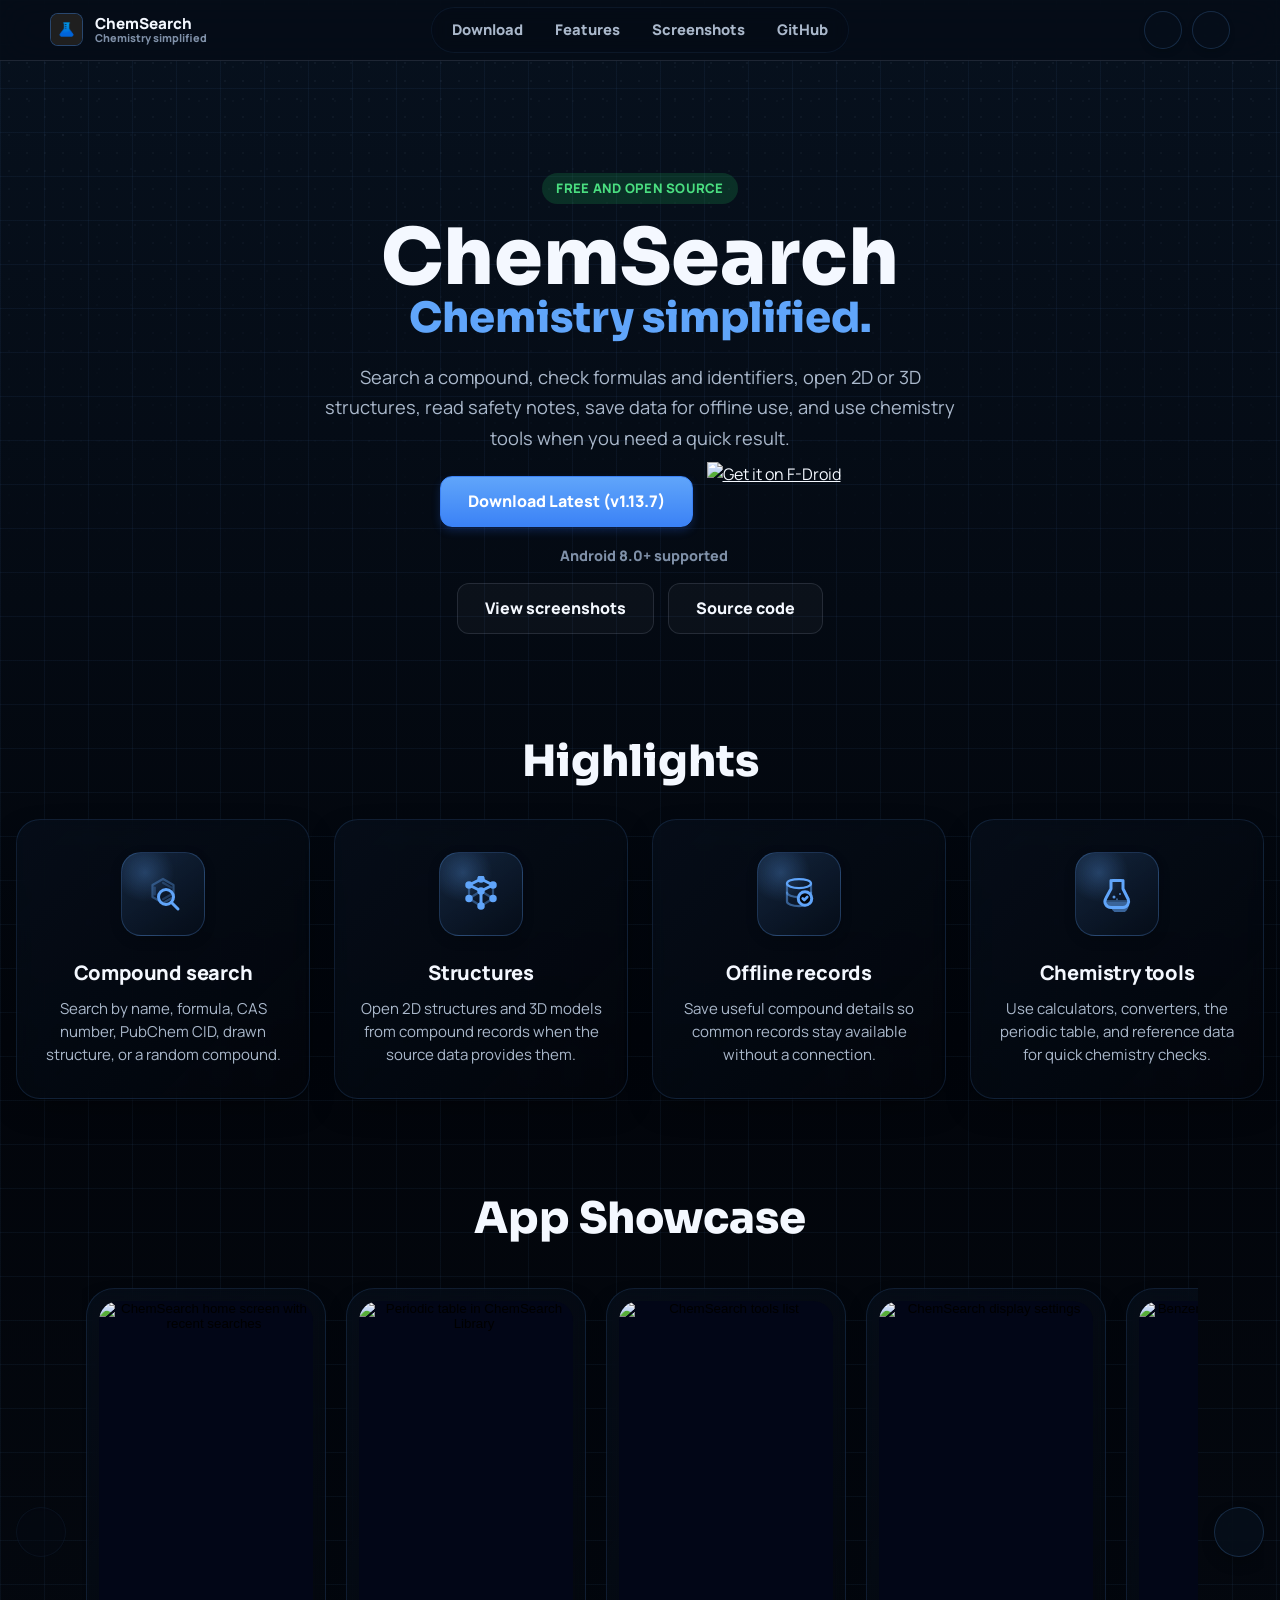
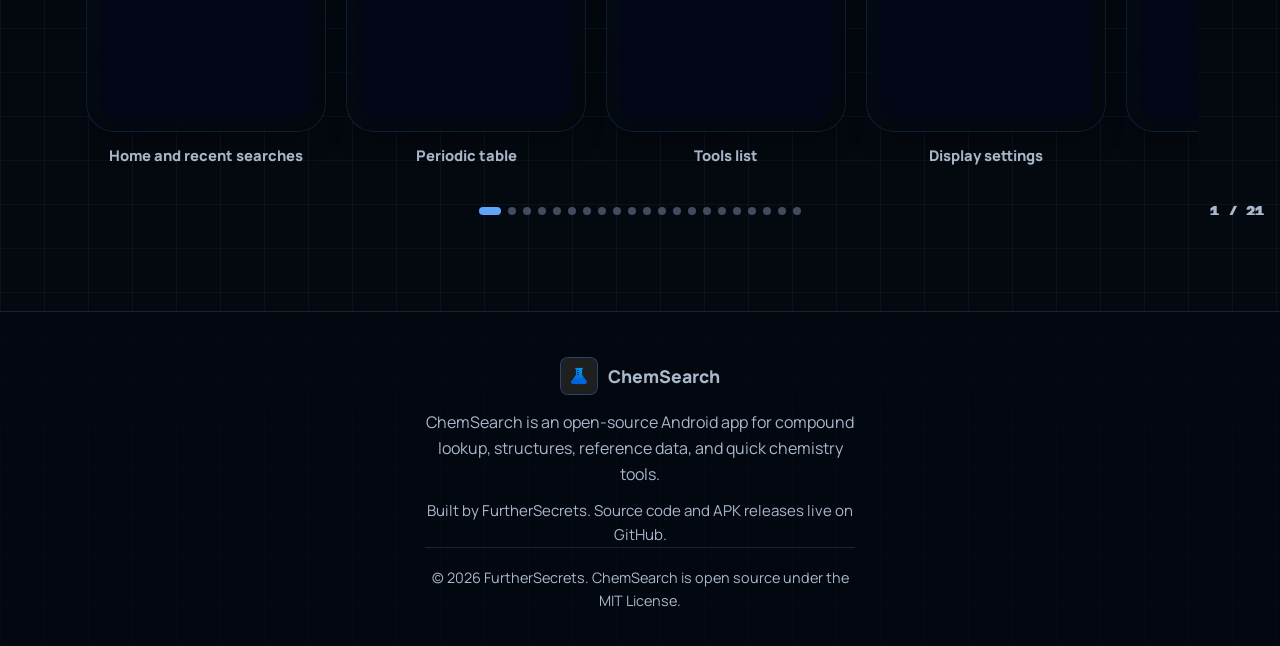
==== commit 9e0228f3: "Add floating chemistry objects background with animated elements for enhanced visual appeal" ====
--- a/index.html
+++ b/index.html
@@ -360,5 +360,24 @@
             <p id="galleryLightboxCaption"></p>
         </div>
     </div>
+
+    <!-- Floating chemistry background -->
+    <div class="chem-bg" aria-hidden="true">
+        <span class="chem-item chem-i1"><i class="ph ph-flask"></i></span>
+        <span class="chem-item chem-i2"><i class="ph ph-test-tube"></i></span>
+        <span class="chem-item chem-i3"><i class="ph ph-flask-conical"></i></span>
+        <span class="chem-item chem-i4"><i class="ph ph-beaker"></i></span>
+        <span class="chem-item chem-i5"><i class="ph ph-test-tube"></i></span>
+        <span class="chem-item chem-i6"><i class="ph ph-flask"></i></span>
+        <span class="chem-item chem-i7"><i class="ph ph-beaker"></i></span>
+        <span class="chem-item chem-i8"><i class="ph ph-flask-conical"></i></span>
+        <span class="chem-item chem-i9"><i class="ph ph-test-tube"></i></span>
+        <span class="chem-item chem-i10"><i class="ph ph-flask"></i></span>
+        <span class="chem-item chem-i11"><i class="ph ph-beaker"></i></span>
+        <span class="chem-item chem-i12"><i class="ph ph-flask-conical"></i></span>
+        <span class="chem-item chem-i13"><i class="ph ph-atom"></i></span>
+        <span class="chem-item chem-i14"><i class="ph ph-atom"></i></span>
+    </div>
 </body>
 </html>
+
--- a/styles.css
+++ b/styles.css
@@ -1858,3 +1858,151 @@
         transition-duration: 0.01ms !important;
     }
 }
+
+/* ===== Floating Chemistry Background ===== */
+.chem-bg {
+    position: fixed;
+    inset: 0;
+    z-index: 1;           /* above body bg; content uses higher z-index */
+    pointer-events: none;
+    overflow: hidden;
+}
+
+.chem-item {
+    position: absolute;
+    display: block;
+    line-height: 0;
+    will-change: transform;
+}
+
+/* Dark mode: bright blue glow */
+.chem-item i {
+    display: block;
+    color: var(--brand-3);
+    line-height: 1;
+    filter:
+        drop-shadow(0 0 6px var(--brand-3))
+        drop-shadow(0 0 18px rgba(96, 165, 250, 0.55));
+}
+
+/* Light mode: darker blue, softer glow, slightly more opaque so visible on white */
+body:not([data-theme="dark"]) .chem-item i {
+    color: #2563EB;
+    filter:
+        drop-shadow(0 0 4px rgba(37, 99, 235, 0.5))
+        drop-shadow(0 0 12px rgba(37, 99, 235, 0.25));
+}
+
+body:not([data-theme="dark"]) .chem-item {
+    opacity-scale: 1.8; /* fallback – handled per-item below */
+}
+
+body:not([data-theme="dark"]) .chem-i1  { opacity: 0.18; }
+body:not([data-theme="dark"]) .chem-i2  { opacity: 0.14; }
+body:not([data-theme="dark"]) .chem-i3  { opacity: 0.14; }
+body:not([data-theme="dark"]) .chem-i4  { opacity: 0.16; }
+body:not([data-theme="dark"]) .chem-i5  { opacity: 0.14; }
+body:not([data-theme="dark"]) .chem-i6  { opacity: 0.14; }
+body:not([data-theme="dark"]) .chem-i7  { opacity: 0.12; }
+body:not([data-theme="dark"]) .chem-i8  { opacity: 0.12; }
+body:not([data-theme="dark"]) .chem-i9  { opacity: 0.12; }
+body:not([data-theme="dark"]) .chem-i10 { opacity: 0.14; }
+body:not([data-theme="dark"]) .chem-i11 { opacity: 0.11; }
+body:not([data-theme="dark"]) .chem-i12 { opacity: 0.14; }
+body:not([data-theme="dark"]) .chem-i13 { opacity: 0.12; }
+body:not([data-theme="dark"]) .chem-i14 { opacity: 0.11; }
+
+/* 8 distinct float paths — different stop counts, directions, & easing curves
+   to prevent any two items from ever looking synchronized                       */
+
+@keyframes chem-float-a {
+    0%   { transform: translate(0px, 0px)    rotate(0deg)  scale(1); }
+    18%  { transform: translate(7px, -24px)  rotate(4deg)  scale(1.03); }
+    37%  { transform: translate(-5px, -12px) rotate(-2deg) scale(0.98); }
+    55%  { transform: translate(11px, -34px) rotate(5deg)  scale(1.02); }
+    74%  { transform: translate(-8px, -20px) rotate(-3deg) scale(1.00); }
+    88%  { transform: translate(4px,  -30px) rotate(2deg)  scale(0.99); }
+    100% { transform: translate(0px, 0px)    rotate(0deg)  scale(1); }
+}
+
+@keyframes chem-float-b {
+    0%   { transform: translate(0px, 0px)     rotate(0deg)  scale(1); }
+    22%  { transform: translate(-11px, -19px) rotate(-5deg) scale(1.04); }
+    44%  { transform: translate(7px,  -33px)  rotate(3deg)  scale(0.97); }
+    61%  { transform: translate(-7px, -23px)  rotate(-2deg) scale(1.01); }
+    80%  { transform: translate(9px,  -40px)  rotate(5deg)  scale(0.98); }
+    100% { transform: translate(0px, 0px)     rotate(0deg)  scale(1); }
+}
+
+@keyframes chem-float-c {
+    0%   { transform: translate(0px, 0px)    rotate(0deg)  scale(1); }
+    15%  { transform: translate(13px, -21px) rotate(3deg)  scale(1.05); }
+    38%  { transform: translate(-9px, -37px) rotate(-4deg) scale(0.96); }
+    56%  { transform: translate(15px, -17px) rotate(6deg)  scale(1.03); }
+    73%  { transform: translate(-5px, -29px) rotate(-2deg) scale(0.98); }
+    89%  { transform: translate(6px,  -11px) rotate(3deg)  scale(1.01); }
+    100% { transform: translate(0px, 0px)    rotate(0deg)  scale(1); }
+}
+
+@keyframes chem-float-d {
+    0%   { transform: translate(0px, 0px)     rotate(0deg)  scale(1); }
+    27%  { transform: translate(-15px, -25px) rotate(-4deg) scale(1.04); }
+    49%  { transform: translate(11px,  -42px) rotate(6deg)  scale(0.95); }
+    66%  { transform: translate(-6px,  -17px) rotate(-2deg) scale(1.02); }
+    83%  { transform: translate(13px,  -33px) rotate(4deg)  scale(0.97); }
+    100% { transform: translate(0px, 0px)     rotate(0deg)  scale(1); }
+}
+
+@keyframes chem-float-e {
+    0%   { transform: translate(0px, 0px)    rotate(0deg)  scale(1); }
+    21%  { transform: translate(9px,  -22px) rotate(7deg)  scale(1.03); }
+    41%  { transform: translate(-13px,-35px) rotate(-3deg) scale(0.97); }
+    62%  { transform: translate(5px,  -19px) rotate(5deg)  scale(1.02); }
+    81%  { transform: translate(-9px, -44px) rotate(-6deg) scale(0.96); }
+    100% { transform: translate(0px, 0px)    rotate(0deg)  scale(1); }
+}
+
+@keyframes chem-float-f {
+    0%   { transform: translate(0px, 0px)    rotate(0deg)  scale(1); }
+    31%  { transform: translate(-7px, -29px) rotate(-3deg) scale(1.03); }
+    57%  { transform: translate(11px, -17px) rotate(5deg)  scale(0.98); }
+    76%  { transform: translate(-5px, -38px) rotate(-2deg) scale(1.04); }
+    100% { transform: translate(0px, 0px)    rotate(0deg)  scale(1); }
+}
+
+@keyframes chem-float-g {
+    0%   { transform: translate(0px, 0px)    rotate(0deg)  scale(1); }
+    19%  { transform: translate(17px, -15px) rotate(4deg)  scale(1.04); }
+    43%  { transform: translate(-7px, -30px) rotate(-6deg) scale(0.95); }
+    64%  { transform: translate(13px, -40px) rotate(5deg)  scale(1.05); }
+    81%  { transform: translate(-11px,-23px) rotate(-2deg) scale(0.98); }
+    100% { transform: translate(0px, 0px)    rotate(0deg)  scale(1); }
+}
+
+@keyframes chem-float-h {
+    0%   { transform: translate(0px, 0px)    rotate(0deg)  scale(1); }
+    29%  { transform: translate(15px, -33px) rotate(6deg)  scale(1.02); }
+    53%  { transform: translate(-11px,-21px) rotate(-5deg) scale(0.96); }
+    77%  { transform: translate(7px,  -46px) rotate(4deg)  scale(1.03); }
+    100% { transform: translate(0px, 0px)    rotate(0deg)  scale(1); }
+}
+
+/* Prime-number durations + large irrational-ish delays = zero visible sync */
+.chem-i1  { top:  6%; left:  2%;  font-size: 70px; opacity: 0.10; animation: chem-float-a  17s cubic-bezier(0.45,0.05,0.55,0.95) infinite   0s; }
+.chem-i2  { top: 12%; right: 4%;  font-size: 50px; opacity: 0.08; animation: chem-float-e  23s cubic-bezier(0.37,0,0.63,1)         infinite  -7s; }
+.chem-i3  { top: 38%; left:  1%;  font-size: 86px; opacity: 0.08; animation: chem-float-c  29s cubic-bezier(0.5,0.1,0.5,0.9)        infinite -14s; }
+.chem-i4  { top: 52%; right: 2%;  font-size: 66px; opacity: 0.09; animation: chem-float-g  19s cubic-bezier(0.35,0,0.65,1)          infinite  -5s; }
+.chem-i5  { top: 72%; left:  6%;  font-size: 56px; opacity: 0.08; animation: chem-float-b  13s cubic-bezier(0.45,0.05,0.55,0.95)    infinite -18s; }
+.chem-i6  { top: 78%; right: 4%;  font-size: 78px; opacity: 0.08; animation: chem-float-f  31s cubic-bezier(0.4,0,0.6,1)            infinite -10s; }
+.chem-i7  { top:  2%; left: 36%;  font-size: 46px; opacity: 0.07; animation: chem-float-h  21s cubic-bezier(0.5,0.1,0.5,0.9)        infinite  -3s; }
+.chem-i8  { top: 28%; right:16%;  font-size: 60px; opacity: 0.07; animation: chem-float-d  37s cubic-bezier(0.35,0,0.65,1)          infinite -22s; }
+.chem-i9  { top: 60%; left: 26%;  font-size: 52px; opacity: 0.07; animation: chem-float-a  27s cubic-bezier(0.45,0.05,0.55,0.95)    infinite -12s; }
+.chem-i10 { top: 86%; left: 46%;  font-size: 64px; opacity: 0.08; animation: chem-float-c  15s cubic-bezier(0.37,0,0.63,1)          infinite  -8s; }
+.chem-i11 { top: 22%; left: 12%;  font-size: 44px; opacity: 0.06; animation: chem-float-e  41s cubic-bezier(0.5,0.1,0.5,0.9)        infinite -16s; }
+.chem-i12 { top: 68%; right:20%;  font-size: 58px; opacity: 0.08; animation: chem-float-b  33s cubic-bezier(0.35,0,0.65,1)          infinite  -4s; }
+.chem-i13 { top: 20%; right:28%;  font-size: 54px; opacity: 0.07; animation: chem-float-g  25s cubic-bezier(0.45,0.05,0.55,0.95)    infinite -20s; }
+.chem-i14 { top: 48%; left: 44%;  font-size: 48px; opacity: 0.06; animation: chem-float-f  43s cubic-bezier(0.4,0,0.6,1)            infinite -35s; }
+
+@media (prefers-reduced-motion: reduce) {
+    .chem-item { animation: none !important; }
+}
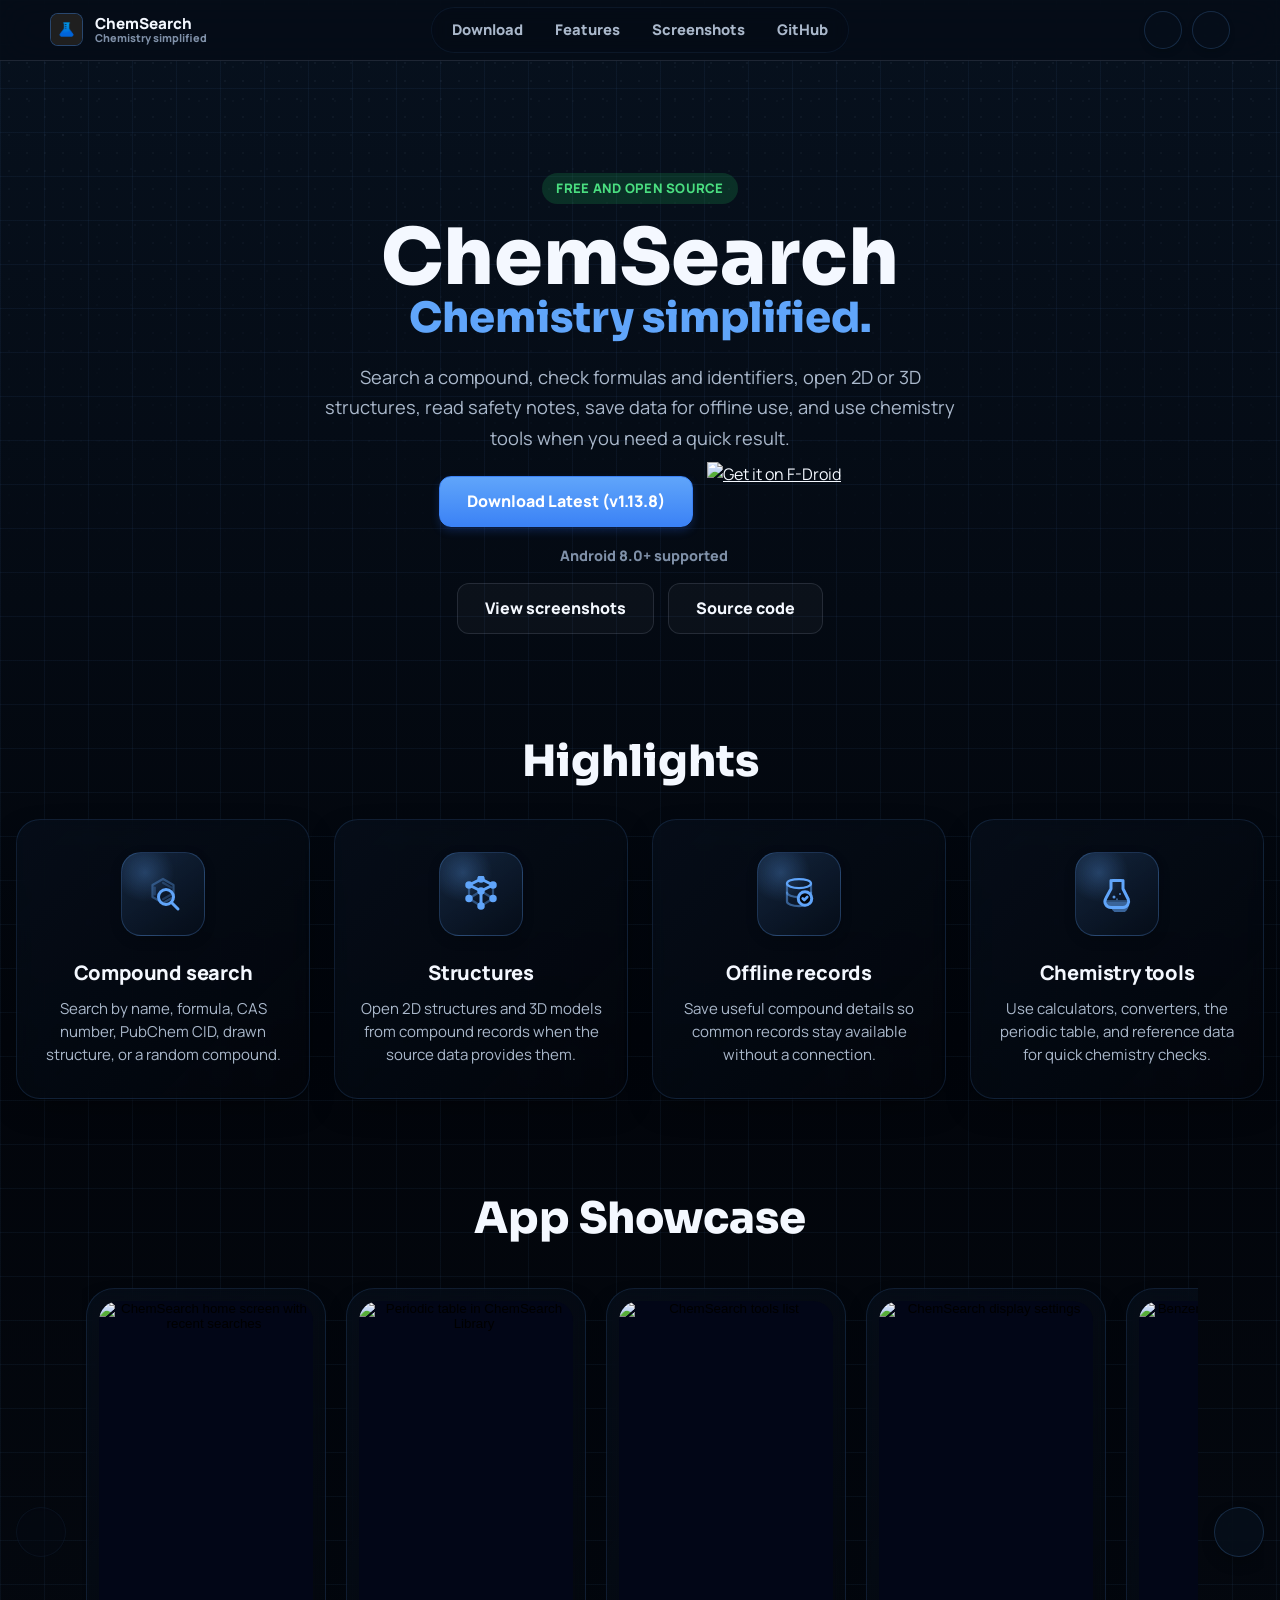
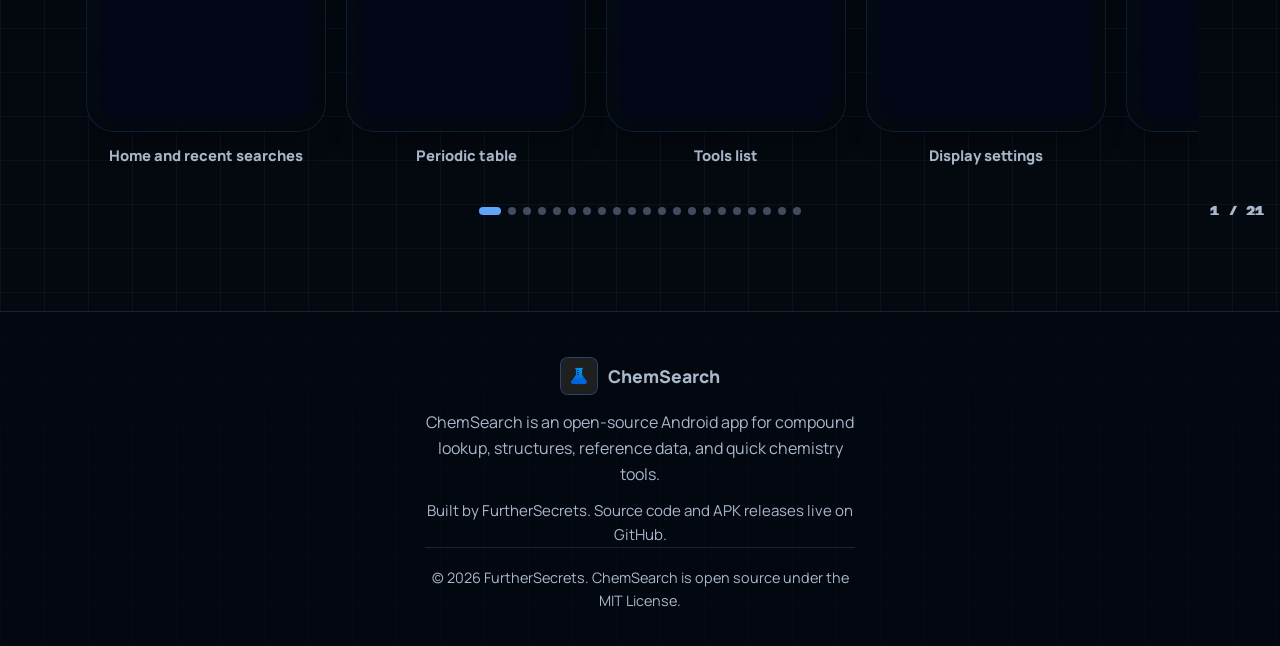
==== commit e8f17098: "Update APK download link and adjust API endpoint for latest releases" ====
--- a/index.html
+++ b/index.html
@@ -76,7 +76,7 @@
 
                 <div class="hero-actions">
                     <div class="download-row">
-                        <a class="button primary" href="https://github.com/FurtherSecrets24680/chemsearch-android/releases/download/1.13.7/ChemSearch.v1.13.7.apk" data-download-apk download="ChemSearch.v1.13.7.apk" rel="noopener noreferrer">
+                        <a class="button primary" href="https://github.com/FurtherSecrets24680/chemsearch-android/releases/download/1.13.8/ChemSearch.v1.13.8.apk" data-download-apk download="ChemSearch.v1.13.8.apk" rel="noopener noreferrer">
                             <i class="ph ph-download-simple button-leading" aria-hidden="true"></i>
                             <span data-download-label>Download Latest</span>
                             <i class="ph ph-caret-right button-trailing" aria-hidden="true"></i>
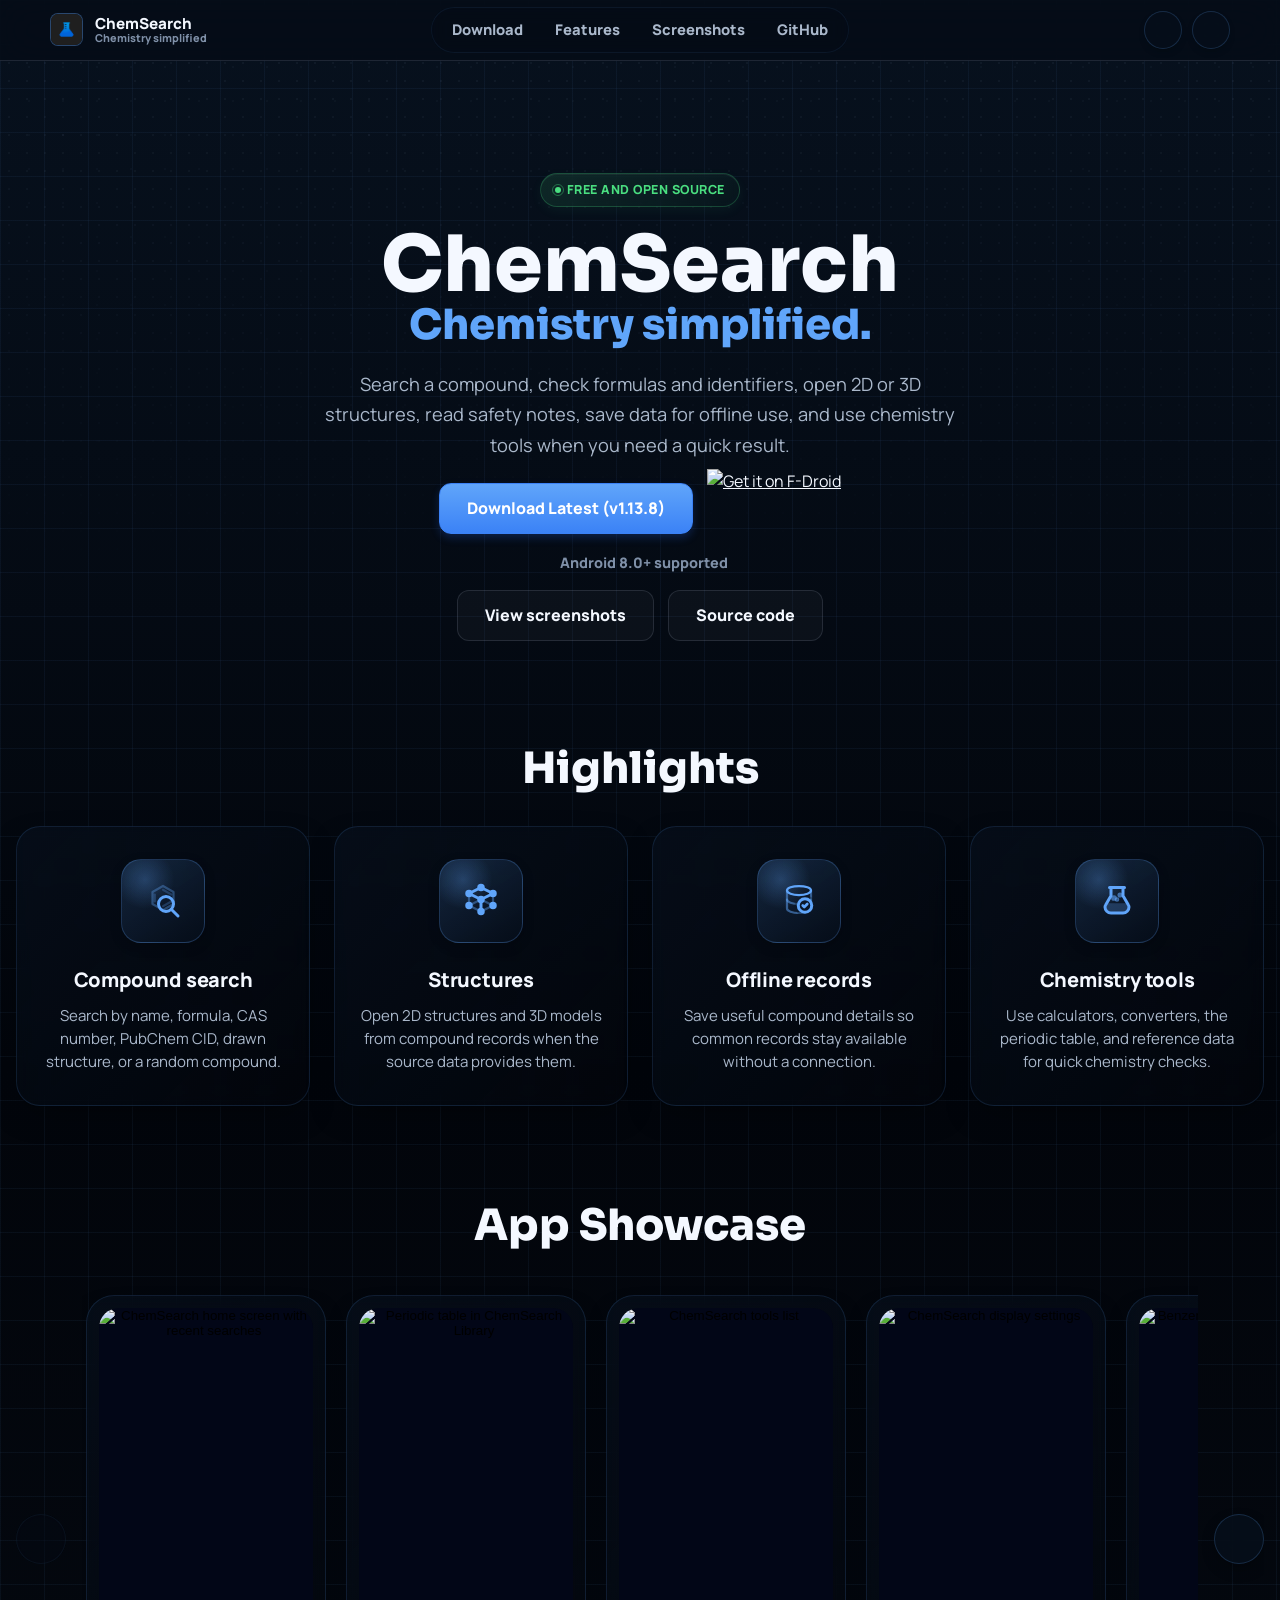
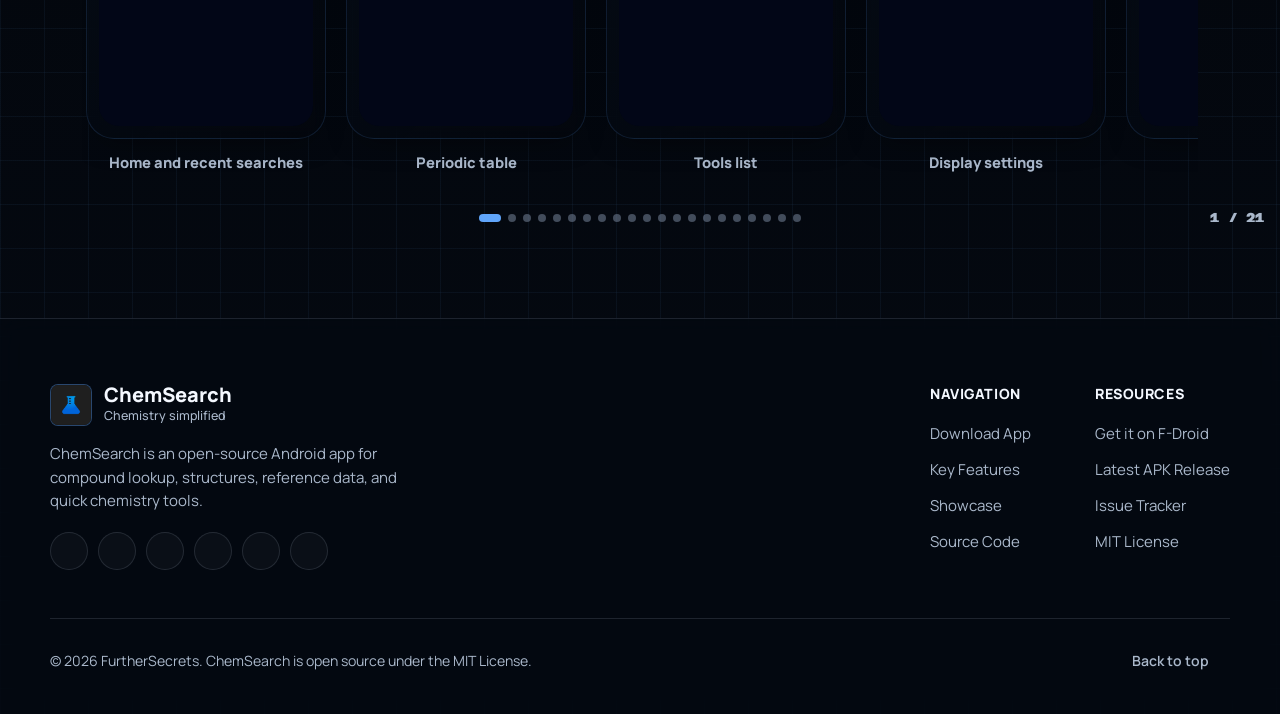
==== commit 6f5b45b2: "Enhance UI elements with new animations and styles for improved user engagement" ====
--- a/index.html
+++ b/index.html
@@ -65,7 +65,10 @@
     <main id="content" tabindex="-1">
         <section class="hero" id="download">
             <div class="hero-copy">
-                <span class="hero-pill">Free and Open Source</span>
+                <span class="hero-pill">
+                    <span class="pill-dot" aria-hidden="true"></span>
+                    Free and Open Source
+                </span>
                 <h1 class="hero-title">
                     <span class="hero-brand-word">ChemSearch</span>
                     <span class="hero-tagline">Chemistry simplified.</span>
@@ -122,12 +125,16 @@
                 <article class="info-card">
                     <div class="highlight-visual" aria-hidden="true">
                         <svg viewBox="0 0 24 24" fill="none" stroke="currentColor" stroke-width="2" stroke-linecap="round" stroke-linejoin="round">
+
                             <polygon points="12 2 19 6 19 14 12 18 5 14 5 6" stroke="currentColor" stroke-opacity="0.35" stroke-width="1.5" />
                             <line x1="12" y1="4.5" x2="17.5" y2="7.7" stroke="currentColor" stroke-opacity="0.25" stroke-width="1.5" />
                             <line x1="17.5" y1="12.3" x2="12" y2="15.5" stroke="currentColor" stroke-opacity="0.25" stroke-width="1.5" />
                             <line x1="6.5" y1="12.3" x2="6.5" y2="7.7" stroke="currentColor" stroke-opacity="0.25" stroke-width="1.5" />
-                            <circle cx="14" cy="14" r="5" stroke="var(--brand-3)" stroke-width="2" fill="none" />
-                            <line x1="17.5" y1="17.5" x2="22" y2="22" stroke="var(--brand-3)" stroke-width="2" />
+
+                            <g class="search-lens">
+                                <circle cx="14" cy="14" r="5" stroke="var(--brand-3)" stroke-width="2" fill="none" />
+                                <line x1="17.5" y1="17.5" x2="22" y2="22" stroke="var(--brand-3)" stroke-width="2" />
+                            </g>
                         </svg>
                     </div>
                     <h3>Compound search</h3>
@@ -136,18 +143,18 @@
                 <article class="info-card">
                     <div class="highlight-visual" aria-hidden="true">
                         <svg viewBox="0 0 24 24" fill="none" stroke="currentColor" stroke-width="2" stroke-linecap="round" stroke-linejoin="round">
-                            <polygon points="12 2 20 6 12 10 4 6" stroke="var(--brand-3)" stroke-width="2" fill="none" />
-                            <line x1="4" y1="6" x2="4" y2="15" stroke="currentColor" stroke-opacity="0.4" stroke-width="1.5" />
-                            <line x1="20" y1="6" x2="20" y2="15" stroke="currentColor" stroke-opacity="0.4" stroke-width="1.5" />
-                            <line x1="12" y1="10" x2="12" y2="20" stroke="var(--brand-3)" stroke-width="2" />
-                            <polygon points="4 15 12 20 20 15 12 10" stroke="currentColor" stroke-opacity="0.4" stroke-width="1.5" fill="none" />
-                            <circle cx="12" cy="2" r="1.5" fill="var(--brand-3)" stroke="var(--brand-3)" />
-                            <circle cx="20" cy="6" r="1.5" fill="currentColor" stroke="currentColor" />
-                            <circle cx="4" cy="6" r="1.5" fill="currentColor" stroke="currentColor" />
-                            <circle cx="12" cy="10" r="1.5" fill="var(--brand-3)" stroke="var(--brand-3)" />
-                            <circle cx="12" cy="20" r="1.5" fill="var(--brand-3)" stroke="var(--brand-3)" />
-                            <circle cx="20" cy="15" r="1.5" fill="currentColor" stroke="currentColor" />
-                            <circle cx="4" cy="15" r="1.5" fill="currentColor" stroke="currentColor" />
+                            <polygon points="12 3 20 7 12 11 4 7" stroke="var(--brand-3)" stroke-width="2" fill="none" />
+                            <line x1="4" y1="7" x2="4" y2="15" stroke="currentColor" stroke-opacity="0.4" stroke-width="1.5" />
+                            <line x1="20" y1="7" x2="20" y2="15" stroke="currentColor" stroke-opacity="0.4" stroke-width="1.5" />
+                            <polygon points="4 15 12 19 20 15 12 11" stroke="currentColor" stroke-opacity="0.4" stroke-width="1.5" fill="none" />
+                            <line x1="12" y1="11" x2="12" y2="19" stroke="var(--brand-3)" stroke-width="2" />
+                            <circle class="structure-atom" cx="12" cy="3" r="1.5" fill="var(--brand-3)" stroke="var(--brand-3)" />
+                            <circle class="structure-atom" cx="20" cy="7" r="1.5" fill="currentColor" stroke="currentColor" />
+                            <circle class="structure-atom" cx="4" cy="7" r="1.5" fill="currentColor" stroke="currentColor" />
+                            <circle class="structure-atom" cx="12" cy="11" r="1.5" fill="var(--brand-3)" stroke="var(--brand-3)" />
+                            <circle class="structure-atom" cx="12" cy="19" r="1.5" fill="var(--brand-3)" stroke="var(--brand-3)" />
+                            <circle class="structure-atom" cx="20" cy="15" r="1.5" fill="currentColor" stroke="currentColor" />
+                            <circle class="structure-atom" cx="4" cy="15" r="1.5" fill="currentColor" stroke="currentColor" />
                         </svg>
                     </div>
                     <h3>Structures</h3>
@@ -156,11 +163,23 @@
                 <article class="info-card">
                     <div class="highlight-visual" aria-hidden="true">
                         <svg viewBox="0 0 24 24" fill="none" stroke="currentColor" stroke-width="2" stroke-linecap="round" stroke-linejoin="round">
+                            <defs>
+
+                                <mask id="offline-mask">
+                                    <rect x="0" y="0" width="24" height="24" fill="white" />
+                                    <circle cx="16" cy="15" r="6" fill="black" />
+                                </mask>
+                            </defs>
+
                             <ellipse cx="12" cy="5" rx="8" ry="3" stroke="currentColor" stroke-width="1.5" />
-                            <path d="M4 5v6c0 1.66 3.58 3 8 3s8-1.34 8-3V5" stroke="currentColor" stroke-width="1.5" stroke-opacity="0.5" />
-                            <path d="M4 11v6c0 1.66 3.58 3 8 3s8-1.34 8-3v-6" stroke="currentColor" stroke-width="1.5" stroke-opacity="0.5" />
-                            <circle cx="16" cy="15" r="4.5" fill="var(--bg)" stroke="var(--brand-3)" stroke-width="2" />
-                            <polyline points="14.5 15 15.5 16 17.5 14" stroke="var(--brand-3)" stroke-width="1.8" />
+                            <path d="M4 5v6c0 1.66 3.58 3 8 3s8-1.34 8-3V5" stroke="currentColor" stroke-width="1.5" stroke-opacity="0.5" mask="url(#offline-mask)" />
+                            <path d="M4 11v6c0 1.66 3.58 3 8 3s8-1.34 8-3v-6" stroke="currentColor" stroke-width="1.5" stroke-opacity="0.5" mask="url(#offline-mask)" />
+                            
+
+                            <g class="offline-badge">
+                                <circle cx="16" cy="15" r="4.5" stroke="var(--brand-3)" stroke-width="2" fill="none" />
+                                <polyline points="14.5 15 15.5 16 17.5 14" stroke="var(--brand-3)" stroke-width="1.8" />
+                            </g>
                         </svg>
                     </div>
                     <h3>Offline records</h3>
@@ -168,16 +187,13 @@
                 </article>
                 <article class="info-card">
                     <div class="highlight-visual" aria-hidden="true">
-                        <svg viewBox="0 0 24 24" fill="none" stroke-linecap="round" stroke-linejoin="round">
-                            <!-- Beaker body outline -->
-                            <path d="M9 3h6M8 3v5.5L4.5 15A4 4 0 0 0 8 21h8a4 4 0 0 0 3.5-5.5L16 8.5V3" stroke="var(--brand-3)" stroke-width="2" />
-                            <!-- Liquid fill -->
-                            <path d="M5.2 16h13.6a3 3 0 0 1 .2 1H4a3 3 0 0 1 .2-1z" fill="var(--brand-3)" stroke="none" opacity="0.35"/>
-                            <path d="M4.5 17h15A4 4 0 0 1 8 21H8A4 4 0 0 1 4.5 17z" fill="var(--brand-3)" stroke="none" opacity="0.55"/>
-                            <!-- Bubbles -->
-                            <circle cx="10" cy="14" r="1" fill="var(--brand-3)" opacity="0.9"/>
-                            <circle cx="14" cy="12" r="0.7" fill="var(--brand-3)" opacity="0.75"/>
-                            <circle cx="12" cy="15.5" r="0.6" fill="var(--brand-3)" opacity="0.6"/>
+                        <svg viewBox="0 0 24 24" fill="none" stroke="currentColor" stroke-width="2" stroke-linecap="round" stroke-linejoin="round">
+                            <path d="M8 3h8v5.5l3.5 6a3 3 0 0 1 .5 1.5a4 4 0 0 1-4 4H8a4 4 0 0 1-4-4a3 3 0 0 1 .5-1.5L8 8.5V3Z" stroke="var(--brand-3)" stroke-width="2" />
+                            <path d="M7 3h10" stroke="var(--brand-3)" stroke-width="2" />
+                            <path d="M5.7 13.5h12.6L19.5 14.5a3 3 0 0 1 .5 1.5a4 4 0 0 1-4 4H8a4 4 0 0 1-4-4a3 3 0 0 1 .5-1.5z" fill="var(--brand-3)" fill-opacity="0.25" stroke="none" />
+                            <circle class="bubble-1" cx="10" cy="10" r="0.9" fill="var(--brand-3)" />
+                            <circle class="bubble-2" cx="14" cy="8" r="0.7" fill="var(--brand-3)" />
+                            <circle class="bubble-3" cx="12" cy="11" r="0.5" fill="var(--brand-3)" />
                         </svg>
                     </div>
                     <h3>Chemistry tools</h3>
@@ -339,16 +355,64 @@
     </main>
 
     <footer class="site-footer">
-        <div class="footer-brand">
-            <a href="index.html" class="footer-logo" aria-label="ChemSearch home">
-                <img src="chemsearch-logo.png" alt="">
-                <strong>ChemSearch</strong>
+        <div class="footer-content">
+            <div class="footer-brand">
+                <a href="index.html" class="footer-logo" aria-label="ChemSearch home">
+                    <img src="chemsearch-logo.png" alt="">
+                    <span>
+                        <strong>ChemSearch</strong>
+                        <small>Chemistry simplified</small>
+                    </span>
+                </a>
+                <p class="footer-description">ChemSearch is an open-source Android app for compound lookup, structures, reference data, and quick chemistry tools.</p>
+                <div class="footer-socials">
+                    <a href="https://github.com/FurtherSecrets24680" target="_blank" rel="noopener noreferrer" aria-label="GitHub">
+                        <i class="ph ph-github-logo" aria-hidden="true"></i>
+                    </a>
+                    <a href="https://www.youtube.com/@furthersecrets" target="_blank" rel="noopener noreferrer" aria-label="YouTube">
+                        <i class="ph ph-youtube-logo" aria-hidden="true"></i>
+                    </a>
+                    <a href="https://x.com/FurSec24680" target="_blank" rel="noopener noreferrer" aria-label="X (Twitter)">
+                        <i class="ph ph-x-logo" aria-hidden="true"></i>
+                    </a>
+                    <a href="https://www.reddit.com/user/FurtherSecrets24680/" target="_blank" rel="noopener noreferrer" aria-label="Reddit">
+                        <i class="ph ph-reddit-logo" aria-hidden="true"></i>
+                    </a>
+                    <a href="https://www.instagram.com/notfurthersecrets/" target="_blank" rel="noopener noreferrer" aria-label="Instagram">
+                        <i class="ph ph-instagram-logo" aria-hidden="true"></i>
+                    </a>
+                    <a href="https://f-droid.org/packages/com.furthersecrets.chemsearch" target="_blank" rel="noopener noreferrer" aria-label="F-Droid">
+                        <i class="ph ph-android-logo" aria-hidden="true"></i>
+                    </a>
+                </div>
+            </div>
+
+            <div class="footer-links-group">
+                <div class="footer-links-col">
+                    <h3>Navigation</h3>
+                    <a href="#download">Download App</a>
+                    <a href="#features">Key Features</a>
+                    <a href="#screenshots">Showcase</a>
+                    <a href="https://github.com/FurtherSecrets24680/chemsearch-android" target="_blank" rel="noopener noreferrer">Source Code</a>
+                </div>
+
+                <div class="footer-links-col">
+                    <h3>Resources</h3>
+                    <a href="https://f-droid.org/packages/com.furthersecrets.chemsearch" target="_blank" rel="noopener noreferrer">Get it on F-Droid</a>
+                    <a href="https://github.com/FurtherSecrets24680/chemsearch-android/releases" target="_blank" rel="noopener noreferrer">Latest APK Release</a>
+                    <a href="https://github.com/FurtherSecrets24680/chemsearch-android/issues" target="_blank" rel="noopener noreferrer">Issue Tracker</a>
+                    <a href="https://github.com/FurtherSecrets24680/chemsearch-android/blob/main/LICENSE" target="_blank" rel="noopener noreferrer">MIT License</a>
+                </div>
+            </div>
+        </div>
+
+        <div class="footer-bottom">
+            <p class="footer-copyright">© 2026 FurtherSecrets. ChemSearch is open source under the MIT License.</p>
+            <a href="#download" class="back-to-top" aria-label="Back to top">
+                <span>Back to top</span>
+                <i class="ph ph-arrow-up" aria-hidden="true"></i>
             </a>
-            <p>ChemSearch is an open-source Android app for compound lookup, structures, reference data, and quick chemistry tools.</p>
-            <p class="footer-meta">Built by FurtherSecrets. Source code and APK releases live on GitHub.</p>
         </div>
-
-        <p class="footer-copyright">© 2026 FurtherSecrets. ChemSearch is open source under the MIT License.</p>
     </footer>
 
     <div class="lightbox t-modal" id="galleryLightbox">
@@ -361,7 +425,7 @@
         </div>
     </div>
 
-    <!-- Floating chemistry background -->
+
     <div class="chem-bg" aria-hidden="true">
         <span class="chem-item chem-i1"><i class="ph ph-flask"></i></span>
         <span class="chem-item chem-i2"><i class="ph ph-test-tube"></i></span>
--- a/styles.css
+++ b/styles.css
@@ -299,8 +299,7 @@
     background: rgba(96, 165, 250, 0.1);
 }
 
-.mobile-nav a,
-.site-footer a {
+.mobile-nav a {
     min-height: 44px;
     border-radius: var(--radius-control);
     color: var(--muted);
@@ -315,8 +314,7 @@
         transform var(--duration) var(--ease);
 }
 
-.mobile-nav a:hover,
-.site-footer a:hover {
+.mobile-nav a:hover {
     color: var(--ink);
     background: var(--surface-2);
 }
@@ -608,22 +606,88 @@
 }
 
 .hero-pill {
+    display: inline-flex;
+    align-items: center;
+    gap: 6px;
+    margin-bottom: 20px;
+    padding: 6px 14px;
+    border-radius: 999px;
+    border: 1px solid rgba(34, 197, 94, 0.22);
+    background: linear-gradient(135deg, rgba(34, 197, 94, 0.08), rgba(34, 197, 94, 0.02));
+    backdrop-filter: blur(4px);
+    color: #15803d;
+    font-size: 0.78rem;
+    font-weight: 800;
+    letter-spacing: 0.04em;
+    text-transform: uppercase;
+    box-shadow: 
+        0 2px 8px rgba(34, 197, 94, 0.03),
+        inset 0 1px 0 rgba(255, 255, 255, 0.05);
+    transition: 
+        transform var(--duration) var(--ease),
+        border-color var(--duration) var(--ease),
+        box-shadow var(--duration) var(--ease),
+        background var(--duration) var(--ease);
+}
+
+body[data-theme="dark"] .hero-pill {
+    border-color: rgba(74, 222, 128, 0.24);
+    background: linear-gradient(135deg, rgba(74, 222, 128, 0.12), rgba(74, 222, 128, 0.03));
+    color: #4ade80;
+    box-shadow: 
+        0 4px 12px rgba(74, 222, 128, 0.06),
+        inset 0 1px 0 rgba(255, 255, 255, 0.05);
+}
+
+.hero-pill:hover {
+    transform: translateY(-1px);
+    border-color: rgba(34, 197, 94, 0.35);
+    box-shadow: 
+        0 6px 16px rgba(34, 197, 94, 0.06),
+        inset 0 1px 0 rgba(255, 255, 255, 0.1);
+}
+
+body[data-theme="dark"] .hero-pill:hover {
+    border-color: rgba(74, 222, 128, 0.45);
+    box-shadow: 
+        0 6px 20px rgba(74, 222, 128, 0.12),
+        inset 0 1px 0 rgba(255, 255, 255, 0.08);
+}
+
+/* Pulsating indicator dot */
+.pill-dot {
+    width: 6px;
+    height: 6px;
+    border-radius: 50%;
+    background-color: currentColor;
+    position: relative;
     display: inline-block;
-    margin-bottom: 16px;
-    padding: 5px 14px;
-    border-radius: 999px;
-    background: rgba(34, 197, 94, 0.15);
-    color: #16a34a;
-    font-size: 0.82rem;
-    font-weight: 800;
-    letter-spacing: 0.02em;
-    text-transform: uppercase;
-}
-
-body[data-theme="dark"] .hero-pill {
-    background: rgba(34, 197, 94, 0.18);
-    color: #4ade80;
-}
+}
+
+.pill-dot::after {
+    content: '';
+    position: absolute;
+    top: -3px;
+    left: -3px;
+    right: -3px;
+    bottom: -3px;
+    border-radius: 50%;
+    border: 1.5px solid currentColor;
+    opacity: 0.4;
+    animation: pillDotPulse 2s cubic-bezier(0.24, 0, 0.38, 1) infinite;
+}
+
+@keyframes pillDotPulse {
+    0% {
+        transform: scale(0.8);
+        opacity: 0.8;
+    }
+    100% {
+        transform: scale(2.2);
+        opacity: 0;
+    }
+}
+
 
 .hero-copy {
     position: relative;
@@ -953,6 +1017,132 @@
     transition: transform var(--duration) var(--ease);
 }
 
+/* Micro-animations inside Highlight SVG Icons on Card Hover */
+
+/* Card 1: Magnifying glass scan animation */
+.info-card:hover .search-lens {
+    animation: scanStructure 2.2s ease-in-out infinite;
+}
+
+@keyframes scanStructure {
+    0%, 100% {
+        transform: translate(0, 0);
+    }
+    50% {
+        transform: translate(-1.5px, -1.5px);
+    }
+}
+
+/* Card 2: 3D Atoms pulsing animation */
+.highlight-visual .structure-atom {
+    transform-box: fill-box;
+    transform-origin: center;
+}
+
+.info-card:hover .structure-atom {
+    animation: pulseAtom 1.6s ease-in-out infinite;
+}
+
+/* Stagger atom animations */
+.info-card:hover .structure-atom:nth-child(even) {
+    animation-delay: 0.25s;
+}
+.info-card:hover .structure-atom:nth-child(3n) {
+    animation-delay: 0.5s;
+}
+
+@keyframes pulseAtom {
+    0%, 100% {
+        transform: scale(1);
+    }
+    50% {
+        transform: scale(1.35);
+    }
+}
+
+/* Card 3: Offline Save Badge bounce */
+.highlight-visual .offline-badge {
+    transform-box: fill-box;
+    transform-origin: center;
+}
+
+.info-card:hover .offline-badge {
+    animation: badgeBounce 1.5s ease-in-out infinite;
+}
+
+@keyframes badgeBounce {
+    0%, 100% {
+        transform: translateY(0);
+    }
+    50% {
+        transform: translateY(-2px);
+    }
+}
+
+/* Card 4: Chemistry beaker bubbles rising */
+.highlight-visual [class^="bubble-"] {
+    transform-box: fill-box;
+    transform-origin: center;
+    opacity: 0.6;
+    transition: transform var(--duration) var(--ease), opacity var(--duration) var(--ease);
+}
+
+.info-card:hover .bubble-1 {
+    animation: bubbleFloat1 1.8s ease-in-out infinite;
+}
+.info-card:hover .bubble-2 {
+    animation: bubbleFloat2 1.4s ease-in-out infinite 0.2s;
+}
+.info-card:hover .bubble-3 {
+    animation: bubbleFloat3 2s ease-in-out infinite 0.5s;
+}
+
+@keyframes bubbleFloat1 {
+    0% {
+        transform: translateY(0) scale(0.8);
+        opacity: 0.4;
+    }
+    50% {
+        transform: translateY(-4px) scale(1.2);
+        opacity: 0.8;
+    }
+    100% {
+        transform: translateY(-8px) scale(0.6);
+        opacity: 0;
+    }
+}
+
+@keyframes bubbleFloat2 {
+    0% {
+        transform: translateY(0) scale(0.8);
+        opacity: 0.4;
+    }
+    50% {
+        transform: translateY(-3px) scale(1.2);
+        opacity: 0.8;
+    }
+    100% {
+        transform: translateY(-6px) scale(0.6);
+        opacity: 0;
+    }
+}
+
+@keyframes bubbleFloat3 {
+    0% {
+        transform: translateY(0) scale(0.8);
+        opacity: 0.4;
+    }
+    50% {
+        transform: translateY(-4.5px) scale(1.2);
+        opacity: 0.8;
+    }
+    100% {
+        transform: translateY(-9px) scale(0.6);
+        opacity: 0;
+    }
+}
+
+
 .info-card h3 {
     max-width: 100%;
     margin: 0 0 12px;
@@ -1196,54 +1386,66 @@
 }
 
 .site-footer {
-    display: grid;
-    grid-template-columns: 1fr;
-    justify-items: center;
-    text-align: center;
+    display: flex;
+    flex-direction: column;
     width: 100%;
     margin: 0;
-    padding: 42px max(24px, calc((100vw - var(--max)) / 2)) 34px;
+    padding: 64px max(24px, calc((100vw - var(--max)) / 2)) 34px;
     border-top: 1px solid var(--line);
-    background: rgba(255, 255, 255, 0.62);
+    background: rgba(255, 255, 255, 0.65);
+    backdrop-filter: blur(12px);
 }
 
 body[data-theme="dark"] .site-footer {
-    background: rgba(3, 8, 16, 0.72);
+    background: rgba(3, 8, 16, 0.75);
+}
+
+.footer-content {
+    display: flex;
+    justify-content: space-between;
+    align-items: flex-start;
+    gap: 48px;
+    width: 100%;
+    margin-bottom: 48px;
 }
 
 .footer-brand {
-    display: grid;
-    gap: 12px;
-    justify-items: center;
+    display: flex;
+    flex-direction: column;
+    align-items: flex-start;
+    text-align: left;
+    max-width: 360px;
 }
 
 .footer-logo {
     display: inline-flex;
     align-items: center;
-    gap: 10px;
+    gap: 12px;
     color: var(--ink);
     text-decoration: none;
+    transition: color var(--duration) var(--ease);
 }
 
 .footer-logo img {
-    width: 38px;
-    height: 38px;
+    width: 42px;
+    height: 42px;
+}
+
+.footer-logo span {
+    display: flex;
+    flex-direction: column;
 }
 
 .footer-logo strong {
-    font-size: 1.1rem;
-    font-weight: 900;
-}
-
-.site-footer p {
-    max-width: 430px;
-    margin-bottom: 0;
-    margin-inline: auto;
-}
-
-.footer-meta {
-    color: var(--muted-2);
-    font-size: 0.94rem;
+    font-size: 1.25rem;
+    font-weight: 800;
+    line-height: 1.15;
+}
+
+.footer-logo small {
+    font-size: 0.78rem;
+    color: var(--muted);
+    font-weight: 500;
 }
 
 .footer-logo:hover {
@@ -1251,13 +1453,158 @@
     background: transparent;
 }
 
+.footer-description {
+    margin: 16px 0 20px !important;
+    color: var(--muted);
+    font-size: 0.94rem;
+    line-height: 1.55;
+    text-align: left !important;
+    max-width: 100% !important;
+}
+
+.footer-socials {
+    display: flex;
+    flex-wrap: wrap;
+    gap: 10px;
+}
+
+.footer-socials a {
+    display: inline-flex;
+    align-items: center;
+    justify-content: center;
+    width: 38px;
+    height: 38px;
+    border-radius: 50%;
+    border: 1px solid var(--line);
+    background: rgba(255, 255, 255, 0.4);
+    color: var(--muted);
+    font-size: 1.2rem;
+    transition: all var(--duration) var(--ease);
+}
+
+body[data-theme="dark"] .footer-socials a {
+    background: rgba(255, 255, 255, 0.03);
+}
+
+.footer-socials a:hover {
+    border-color: var(--brand-3);
+    color: var(--brand-3);
+    background: var(--brand-soft);
+    transform: translateY(-2px);
+}
+
+.footer-links-group {
+    display: flex;
+    gap: 64px;
+}
+
+.footer-links-col {
+    display: flex;
+    flex-direction: column;
+    gap: 12px;
+}
+
+.footer-links-col h3 {
+    margin: 0 0 4px;
+    color: var(--ink);
+    font-size: 0.88rem;
+    font-weight: 800;
+    letter-spacing: 0.04em;
+    text-transform: uppercase;
+}
+
+.footer-links-col a {
+    color: var(--muted);
+    font-size: 0.94rem;
+    text-decoration: none;
+    transition: color var(--duration) var(--ease);
+}
+
+.footer-links-col a:hover {
+    color: var(--brand-3);
+}
+
+.footer-bottom {
+    display: flex;
+    justify-content: space-between;
+    align-items: center;
+    padding-top: 24px;
+    border-top: 1px solid var(--line);
+    width: 100%;
+}
+
 .footer-copyright {
-    grid-column: 1 / -1;
-    margin: 0;
-    padding-top: 18px;
-    border-top: 1px solid var(--line);
+    margin: 0 !important;
     color: var(--muted-2);
-    font-size: 0.9rem;
+    font-size: 0.88rem;
+    text-align: left !important;
+    max-width: none !important;
+}
+
+.back-to-top {
+    display: inline-flex;
+    align-items: center;
+    gap: 8px;
+    color: var(--muted);
+    font-size: 0.88rem;
+    font-weight: 600;
+    text-decoration: none;
+    padding: 6px 12px;
+    border-radius: 999px;
+    border: 1px solid transparent;
+    transition: all var(--duration) var(--ease);
+}
+
+.back-to-top:hover {
+    color: var(--brand-3);
+    border-color: var(--brand-soft);
+    background: var(--brand-soft);
+    transform: translateY(-2px);
+}
+
+/* Responsive Footer Media Queries */
+@media (max-width: 980px) {
+    .footer-content {
+        flex-direction: column;
+        align-items: center;
+        text-align: center;
+        gap: 40px;
+    }
+
+    .footer-brand {
+        align-items: center;
+        text-align: center;
+    }
+
+    .footer-description {
+        text-align: center !important;
+    }
+
+    .footer-links-group {
+        gap: 48px;
+        width: 100%;
+        justify-content: center;
+    }
+}
+
+@media (max-width: 640px) {
+    .site-footer {
+        padding: 48px 20px 32px;
+    }
+
+    .footer-links-group {
+        display: none;
+    }
+
+    .footer-bottom {
+        flex-direction: column-reverse;
+        gap: 16px;
+        text-align: center;
+    }
+
+    .footer-copyright {
+        text-align: center !important;
+    }
 }
 
 .lightbox {
@@ -1458,9 +1805,7 @@
         font-size: 2.7rem;
     }
 
-    .site-footer {
-        grid-template-columns: 1fr;
-    }
+
 }
 
 @media (max-width: 640px) {
@@ -1753,20 +2098,7 @@
         position: static;
     }
 
-    .site-footer {
-        display: grid;
-        grid-template-columns: 1fr;
-        gap: 24px;
-        padding: 30px 20px 40px;
-        text-align: center;
-    }
-
-    .footer-copyright {
-        margin: 2px 0 0;
-        text-align: center;
-        font-size: 0.92rem;
-        line-height: 1.4;
-    }
+
 }
 
 @media (max-width: 430px) {
